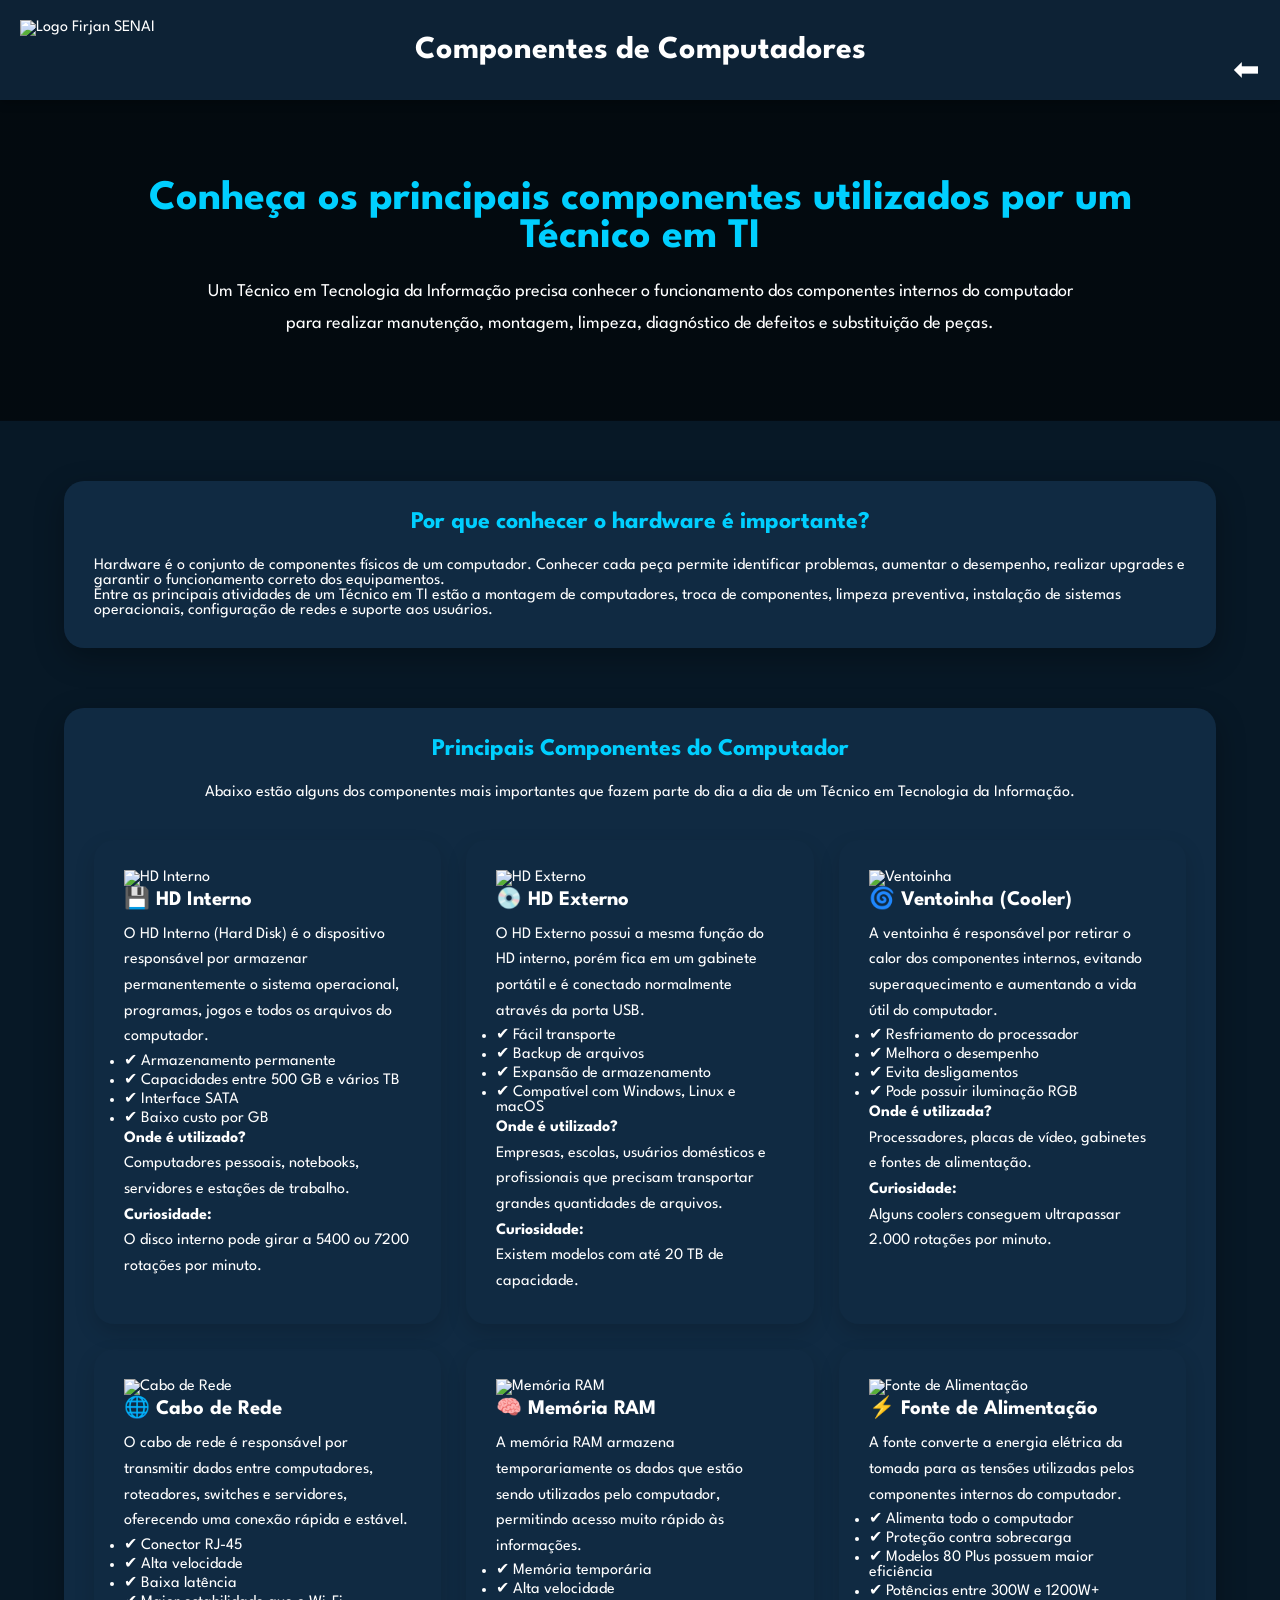
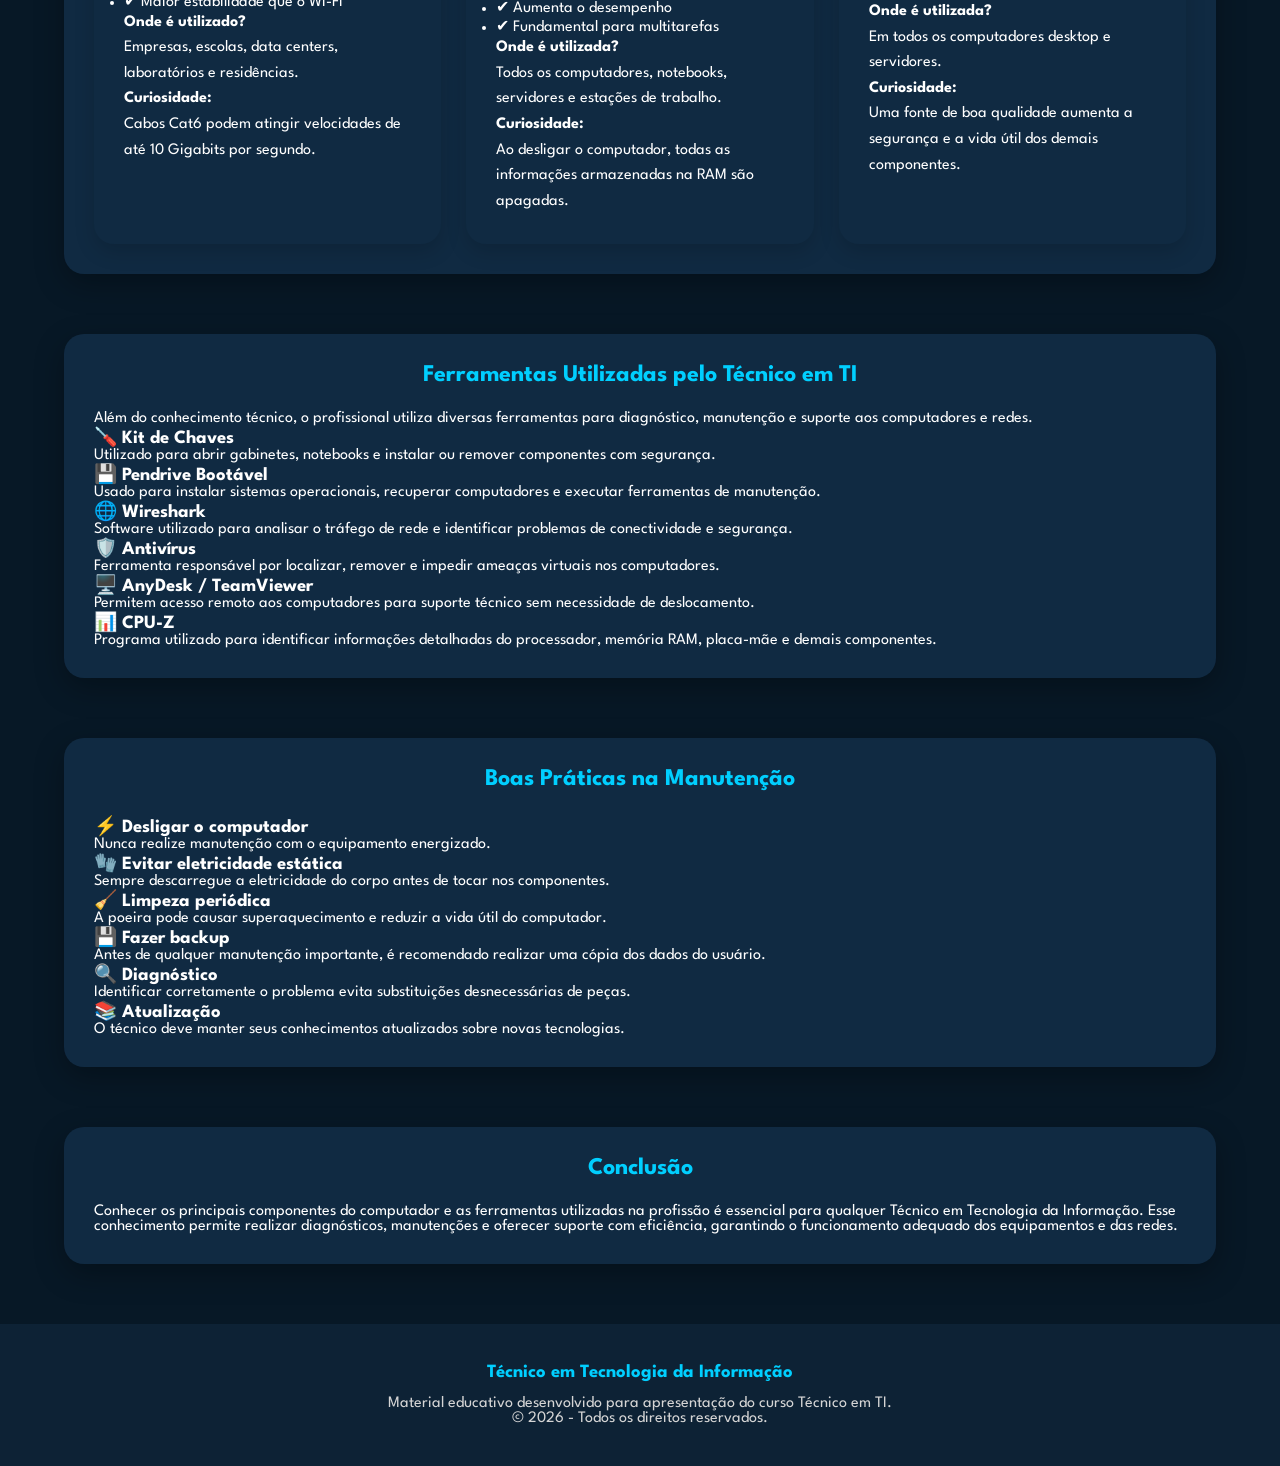
==== componentes.html @ a8f2d990 "Create componentes.html" ====
<!DOCTYPE html>
<html lang="pt-BR">

<head>

    <meta charset="UTF-8">
    <meta name="viewport" content="width=device-width, initial-scale=1.0">

    <title>Componentes de Computadores | Técnico em Tecnologia da Informação</title>

    <meta name="description"
        content="Conheça os principais componentes de um computador e as ferramentas utilizadas pelo Técnico em Tecnologia da Informação.">

    <meta name="robots" content="index,follow">

    <link rel="canonical"
        href="https://lucasg225.github.io/Tecnico-em-TI/componentes.html">

    <link rel="icon" type="image/png" href="logosite.png">

    <link rel="apple-touch-icon" href="logosite.png">

    <link rel="stylesheet" href="style.css">

    <link href="https://fonts.googleapis.com/css2?family=League+Spartan:wght@100;200;300;400;500;600;700;800;900&display=swap"
        rel="stylesheet">

</head>

<body>

<header>

    <img class="logo"
        src="https://www.firjan.com.br/custom/FIRJAN/Portal/images/branding/brd-inst-firjansenai.png"
        alt="Logo Firjan SENAI">

    <h1>Componentes de Computadores</h1>

    <div class="topo-direita">

        <button class="menu-btn" onclick="history.back()">
            ⬅
        </button>

    </div>

</header>

<!-- HERO -->

<section class="hero">

    <div class="hero-texto">

        <h2>Conheça os principais componentes utilizados por um Técnico em TI</h2>

        <p>

            Um Técnico em Tecnologia da Informação precisa conhecer o funcionamento
            dos componentes internos do computador para realizar manutenção,
            montagem, limpeza, diagnóstico de defeitos e substituição de peças.

        </p>

    </div>

</section>

<!-- INTRODUÇÃO -->

<section class="secao">

    <h2>Por que conhecer o hardware é importante?</h2>

    <p>

        Hardware é o conjunto de componentes físicos de um computador.
        Conhecer cada peça permite identificar problemas, aumentar o desempenho,
        realizar upgrades e garantir o funcionamento correto dos equipamentos.

    </p>

    <p>

        Entre as principais atividades de um Técnico em TI estão a montagem de
        computadores, troca de componentes, limpeza preventiva, instalação de
        sistemas operacionais, configuração de redes e suporte aos usuários.

    </p>

</section>

<!-- TÍTULO DOS COMPONENTES -->

<section class="secao">

    <h2>Principais Componentes do Computador</h2>

    <p style="text-align:center; margin-bottom:40px;">

        Abaixo estão alguns dos componentes mais importantes que fazem parte do
        dia a dia de um Técnico em Tecnologia da Informação.

    </p>

    <div class="cards-ti">
      <!-- ================= HD INTERNO ================= -->

<div class="card-ti">

    <img src="https://images.unsplash.com/photo-1591488320449-011701bb6704?w=900"
        alt="HD Interno" class="imagem-card">

    <h3>💾 HD Interno</h3>

    <p>

        O HD Interno (Hard Disk) é o dispositivo responsável por armazenar
        permanentemente o sistema operacional, programas, jogos e todos os
        arquivos do computador.

    </p>

    <ul>

        <li>✔ Armazenamento permanente</li>
        <li>✔ Capacidades entre 500 GB e vários TB</li>
        <li>✔ Interface SATA</li>
        <li>✔ Baixo custo por GB</li>

    </ul>

    <p>

        <strong>Onde é utilizado?</strong><br>

        Computadores pessoais, notebooks, servidores e estações de trabalho.

    </p>

    <p>

        <strong>Curiosidade:</strong><br>

        O disco interno pode girar a 5400 ou 7200 rotações por minuto.

    </p>

</div>

<!-- ================= HD EXTERNO ================= -->

<div class="card-ti">

    <img src="https://images.unsplash.com/photo-1614064641938-3bbee52942c7?w=900"
        alt="HD Externo" class="imagem-card">

    <h3>💿 HD Externo</h3>

    <p>

        O HD Externo possui a mesma função do HD interno, porém fica em um
        gabinete portátil e é conectado normalmente através da porta USB.

    </p>

    <ul>

        <li>✔ Fácil transporte</li>
        <li>✔ Backup de arquivos</li>
        <li>✔ Expansão de armazenamento</li>
        <li>✔ Compatível com Windows, Linux e macOS</li>

    </ul>

    <p>

        <strong>Onde é utilizado?</strong><br>

        Empresas, escolas, usuários domésticos e profissionais que precisam
        transportar grandes quantidades de arquivos.

    </p>

    <p>

        <strong>Curiosidade:</strong><br>

        Existem modelos com até 20 TB de capacidade.

    </p>

</div>

<!-- ================= VENTOINHA ================= -->

<div class="card-ti">

    <img src="https://images.unsplash.com/photo-1591799264318-7e6ef8ddb7ea?w=900"
        alt="Ventoinha" class="imagem-card">

    <h3>🌀 Ventoinha (Cooler)</h3>

    <p>

        A ventoinha é responsável por retirar o calor dos componentes internos,
        evitando superaquecimento e aumentando a vida útil do computador.

    </p>

    <ul>

        <li>✔ Resfriamento do processador</li>
        <li>✔ Melhora o desempenho</li>
        <li>✔ Evita desligamentos</li>
        <li>✔ Pode possuir iluminação RGB</li>

    </ul>

    <p>

        <strong>Onde é utilizada?</strong><br>

        Processadores, placas de vídeo, gabinetes e fontes de alimentação.

    </p>

    <p>

        <strong>Curiosidade:</strong><br>

        Alguns coolers conseguem ultrapassar 2.000 rotações por minuto.

    </p>

                                           </div>
  <!-- ================= CABO DE REDE ================= -->

<div class="card-ti">

    <img src="https://images.unsplash.com/photo-1558494949-ef010cbdcc31?w=900"
        alt="Cabo de Rede" class="imagem-card">

    <h3>🌐 Cabo de Rede</h3>

    <p>

        O cabo de rede é responsável por transmitir dados entre computadores,
        roteadores, switches e servidores, oferecendo uma conexão rápida e estável.

    </p>

    <ul>

        <li>✔ Conector RJ-45</li>
        <li>✔ Alta velocidade</li>
        <li>✔ Baixa latência</li>
        <li>✔ Maior estabilidade que o Wi-Fi</li>

    </ul>

    <p>

        <strong>Onde é utilizado?</strong><br>

        Empresas, escolas, data centers, laboratórios e residências.

    </p>

    <p>

        <strong>Curiosidade:</strong><br>

        Cabos Cat6 podem atingir velocidades de até 10 Gigabits por segundo.

    </p>

</div>

<!-- ================= MEMÓRIA RAM ================= -->

<div class="card-ti">

    <img src="https://images.unsplash.com/photo-1562976540-1502c2145186?w=900"
        alt="Memória RAM" class="imagem-card">

    <h3>🧠 Memória RAM</h3>

    <p>

        A memória RAM armazena temporariamente os dados que estão sendo utilizados
        pelo computador, permitindo acesso muito rápido às informações.

    </p>

    <ul>

        <li>✔ Memória temporária</li>
        <li>✔ Alta velocidade</li>
        <li>✔ Aumenta o desempenho</li>
        <li>✔ Fundamental para multitarefas</li>

    </ul>

    <p>

        <strong>Onde é utilizada?</strong><br>

        Todos os computadores, notebooks, servidores e estações de trabalho.

    </p>

    <p>

        <strong>Curiosidade:</strong><br>

        Ao desligar o computador, todas as informações armazenadas na RAM são apagadas.

    </p>

</div>

<!-- ================= FONTE ================= -->

<div class="card-ti">

    <img src="https://images.unsplash.com/photo-1518770660439-4636190af475?w=900"
        alt="Fonte de Alimentação" class="imagem-card">

    <h3>⚡ Fonte de Alimentação</h3>

    <p>

        A fonte converte a energia elétrica da tomada para as tensões utilizadas
        pelos componentes internos do computador.

    </p>

    <ul>

        <li>✔ Alimenta todo o computador</li>
        <li>✔ Proteção contra sobrecarga</li>
        <li>✔ Modelos 80 Plus possuem maior eficiência</li>
        <li>✔ Potências entre 300W e 1200W+</li>

    </ul>

    <p>

        <strong>Onde é utilizada?</strong><br>

        Em todos os computadores desktop e servidores.

    </p>

    <p>

        <strong>Curiosidade:</strong><br>

        Uma fonte de boa qualidade aumenta a segurança e a vida útil dos demais componentes.

    </p>

</div>

</div>

</section>
<!-- FERRAMENTAS UTILIZADAS -->

<section class="secao">

<h2>Ferramentas Utilizadas pelo Técnico em TI</h2>

<p class="texto-centro">
Além do conhecimento técnico, o profissional utiliza diversas ferramentas para
diagnóstico, manutenção e suporte aos computadores e redes.
</p>

<div class="cards-grid">

<div class="card-info">
<h3>🪛 Kit de Chaves</h3>
<p>
Utilizado para abrir gabinetes, notebooks e instalar ou remover componentes
com segurança.
</p>
</div>

<div class="card-info">
<h3>💾 Pendrive Bootável</h3>
<p>
Usado para instalar sistemas operacionais, recuperar computadores e executar
ferramentas de manutenção.
</p>
</div>

<div class="card-info">
<h3>🌐 Wireshark</h3>
<p>
Software utilizado para analisar o tráfego de rede e identificar problemas de
conectividade e segurança.
</p>
</div>

<div class="card-info">
<h3>🛡️ Antivírus</h3>
<p>
Ferramenta responsável por localizar, remover e impedir ameaças virtuais nos
computadores.
</p>
</div>

<div class="card-info">
<h3>🖥️ AnyDesk / TeamViewer</h3>
<p>
Permitem acesso remoto aos computadores para suporte técnico sem necessidade
de deslocamento.
</p>
</div>

<div class="card-info">
<h3>📊 CPU-Z</h3>
<p>
Programa utilizado para identificar informações detalhadas do processador,
memória RAM, placa-mãe e demais componentes.
</p>
</div>

</div>

</section>

<!-- BOAS PRÁTICAS -->

<section class="secao">

<h2>Boas Práticas na Manutenção</h2>

<div class="cards-grid">

<div class="card-info">
<h3>⚡ Desligar o computador</h3>
<p>
Nunca realize manutenção com o equipamento energizado.
</p>
</div>

<div class="card-info">
<h3>🧤 Evitar eletricidade estática</h3>
<p>
Sempre descarregue a eletricidade do corpo antes de tocar nos componentes.
</p>
</div>

<div class="card-info">
<h3>🧹 Limpeza periódica</h3>
<p>
A poeira pode causar superaquecimento e reduzir a vida útil do computador.
</p>
</div>

<div class="card-info">
<h3>💾 Fazer backup</h3>
<p>
Antes de qualquer manutenção importante, é recomendado realizar uma cópia dos
dados do usuário.
</p>
</div>

<div class="card-info">
<h3>🔍 Diagnóstico</h3>
<p>
Identificar corretamente o problema evita substituições desnecessárias de peças.
</p>
</div>

<div class="card-info">
<h3>📚 Atualização</h3>
<p>
O técnico deve manter seus conhecimentos atualizados sobre novas tecnologias.
</p>
</div>

</div>

</section>

<!-- CONCLUSÃO -->

<section class="secao">

<h2>Conclusão</h2>

<p>
Conhecer os principais componentes do computador e as ferramentas utilizadas
na profissão é essencial para qualquer Técnico em Tecnologia da Informação.
Esse conhecimento permite realizar diagnósticos, manutenções e oferecer suporte
com eficiência, garantindo o funcionamento adequado dos equipamentos e das redes.
</p>

</section>

<footer>

<h3>Técnico em Tecnologia da Informação</h3>

<p>
Material educativo desenvolvido para apresentação do curso Técnico em TI.
</p>

<p>
© 2026 - Todos os direitos reservados.
</p>

</footer>

<script src="back.js"></script>

</body>
  </html>
---- style.css ----
*{
    margin:0;
    padding:0;
    box-sizing:border-box;
    font-family: 'League Spartan', sans-serif;
}

body{
    background:#071826;
    color:white;
    font-family: 'League Spartan', sans-serif;
}

/* CABEÇALHO */

header{
    height:100px;
    background:#0d2235;
    display:flex;
    align-items:center;
    justify-content:center;
    position:sticky;
    top:0;
    z-index:1000;
    box-shadow:0 2px 10px rgba(0,0,0,0.3);
}

/* LOGO RETANGULAR */
.logo{
    position:absolute;
    left:20px;
    width:140px;
    height:60px;
    object-fit:contain;
    background:transparent;
}

header h1{
    font-size:32px;
    color:white;
    font-family: 'League Spartan', sans-serif;
}

.menu-btn{
    position:absolute;
    right:20px;
    background:none;
    border:none;
    color:white;
    font-size:32px;
    cursor:pointer;
}

/* MENU */

.menu{
    position:fixed;
    top:0;
    right:-350px;
    width:350px;
    height:100%;
    background:#102a42;
    padding:30px;
    transition:0.4s;
    z-index:9999;
    overflow-y:auto;
    box-shadow:-5px 0 20px rgba(0,0,0,0.5);
}

.fechar-menu{
    background:none;
    border:none;
    color:white;
    font-size:28px;
    cursor:pointer;
    float:right;
}

.menu h2{
    margin-top:25px;
    margin-bottom:15px;
    color:#00cfff;
    font-family: 'League Spartan', sans-serif;
}

.menu hr{
    margin:25px 0;
    border:none;
    height:1px;
    background:rgba(255,255,255,0.2);
}

.config-item{
    display:flex;
    flex-direction:column;
    gap:10px;
}

.config-item label{
    color:white;
    font-family: 'League Spartan', sans-serif;
}

.config-item select{
    padding:10px;
    border:none;
    border-radius:10px;
    font-family: 'League Spartan', sans-serif;
}

.integrantes p{
    padding:8px 0;
    border-bottom:1px solid rgba(255,255,255,0.1);
    font-family: 'League Spartan', sans-serif;
}

/* HERO COM FUNDO (ALTERADO) */

.hero{
    padding:80px 10%;
    text-align:center;

    background:
        linear-gradient(rgba(0,0,0,0.6), rgba(0,0,0,0.6)),
        url("https://i.pinimg.com/1200x/72/e7/c4/72e7c45fe83fec3e1bcb4b82f4fd118e.jpg");

    background-size:cover;
    background-position:center;
    background-repeat:no-repeat;
}

.hero h2{
    font-size:42px;
    margin-bottom:20px;
    color:#00cfff;
    font-family: 'League Spartan', sans-serif;
}

.hero p{
    max-width:900px;
    margin:auto;
    font-size:18px;
    line-height:1.8;
    font-family: 'League Spartan', sans-serif;
}

/* BANNER */

.banner{
    padding:40px;
    text-align:center;
}

.banner img{
    width:85%;
    max-width:1000px;
    border-radius:20px;
    display:block;
    margin:auto;
    box-shadow:0 10px 30px rgba(0,0,0,0.3);
}

/* SEÇÕES */

.secao{
    width:90%;
    max-width:1200px;
    margin:60px auto;
    padding:30px;
    background:#102a42;
    border-radius:20px;
    box-shadow:0 10px 30px rgba(0,0,0,0.3);
}

.secao h2{
    text-align:center;
    color:#00cfff;
    margin-bottom:25px;
    font-family: 'League Spartan', sans-serif;
}

/* GRÁFICOS CANVA */

.grafico-canva{
    width:100%;
    max-width:1100px;
    margin:auto;
}

.grafico-canva iframe{
    width:100%;
    height:700px;
    border:none;
    border-radius:20px;
    display:block;
    background:white;
}

/* RODAPÉ */

footer{
    background:#0d2235;
    text-align:center;
    padding:40px 20px;
    margin-top:60px;
}

footer h3{
    color:#00cfff;
    margin-bottom:15px;
    font-family: 'League Spartan', sans-serif;
}

footer p{
    color:#d5d5d5;
    font-family: 'League Spartan', sans-serif;
}

/* RESPONSIVO */

@media(max-width:768px){

    header h1{
        font-size:22px;
    }

    .logo{
        width:100px;
        height:45px;
        left:10px;
    }

    .menu{
        width:280px;
    }

    .hero h2{
        font-size:30px;
    }

    .hero p{
        font-size:16px;
    }

    .grafico-canva iframe{
        height:500px;
    }
}
.secao{
    position:relative;
}

/* botão no canto do card */
.btn-areas-canto{
    position:absolute;
    top:20px;
    right:20px;

    width:45px;
    height:45px;

    background:#00cfff;
    border:none;
    border-radius:50%;

    cursor:pointer;
    font-size:18px;

    display:flex;
    align-items:center;
    justify-content:center;

    transition:0.3s;
}

.btn-areas-canto:hover{
    background:#00a6d6;
    transform:scale(1.1);
}

/* container do título + botão */
.titulo-area{
    display:flex;
    justify-content:center;
    align-items:center;
    gap:15px;
    position:relative;
}

/* botão no canto */
.btn-areas-canto{
    background:#5ce1e6;
    border:none;
    color:#071826;
    width:40px;
    height:40px;
    border-radius:50%;
    font-weight:bold;
    cursor:pointer;
    transition:0.3s;
}

.btn-areas-canto:hover{
    transform:scale(1.1);
}

/* POPUP */
.popup-overlay{
    position:fixed;
    top:0;
    left:0;
    width:100%;
    height:100%;
    background:rgba(0,0,0,0.7);
    display:none;
    justify-content:center;
    align-items:center;
    z-index:99999;
}

/* caixa */
.popup-box{
    background:#102a42;
    width:90%;
    max-width:800px;
    max-height:80vh;
    border-radius:20px;
    padding:25px;
    position:relative;
    color:white;
}

/* scroll interno */
.popup-scroll{
    max-height:65vh;
    overflow-y:auto;
    padding-right:10px;
}

.popup-box h2{
    color:#5ce1e6;
    margin-bottom:15px;
}

.popup-box h3{
    color:#5ce1e6;
    margin-top:15px;
}

.fechar-popup{
    position:absolute;
    top:15px;
    right:20px;
    font-size:22px;
    cursor:pointer;
}

.menu-links{
    display:flex;
    flex-direction:column;
    gap:12px;
}

.menu-link-btn{
    display:block;
    width:100%;

    padding:12px;

    background:#00cfff;
    color:#071826;

    text-decoration:none;
    text-align:center;

    border:none;
    border-radius:10px;

    font-weight:bold;
    font-size:16px;

    cursor:pointer;

    transition:0.3s;
}

.menu-link-btn:hover{
    background:#5ce1e6;
    transform:translateY(-2px);
}

/* CAIXAS DAS ÁREAS */

.caixas-ti{
    display:flex;
    justify-content:center;
    gap:25px;
    flex-wrap:wrap;
    margin-top:30px;
}

.caixa-ti{
    width:350px;
    min-height:450px;

    background:#0d2235;

    border-radius:20px;

    padding:25px;

    text-align:center;

    transition:0.4s;

    box-shadow:0 10px 25px rgba(0,0,0,0.3);
}

.caixa-ti:hover{
    transform:translateY(-8px);
    box-shadow:0 15px 35px rgba(0,207,255,0.25);
}

.caixa-ti img{
    width:120px;
    height:120px;
    object-fit:contain;

    background:white;

    border-radius:20px;

    padding:10px;

    margin-bottom:20px;
}

.caixa-ti h3{
    color:#00cfff;
    margin-bottom:15px;
    font-size:26px;
}

.caixa-ti p{
    line-height:1.7;
    color:#d5d5d5;
    font-size:17px;
}

/* CAIXA IMAGEM + TEXTO */

.destaque-ti{
    background:#102a42;
}

.destaque-conteudo{
    display:flex;
    align-items:center;
    gap:35px;
}

.destaque-conteudo img{
    width:350px;
    height:250px;
    object-fit:cover;
    border-radius:20px;
    box-shadow:0 8px 25px rgba(0,0,0,0.3);
}

.destaque-texto{
    flex:1;
}

.destaque-texto h2{
    color:#00cfff;
    margin-bottom:20px;
    text-align:left;
}

.destaque-texto p{
    line-height:1.8;
    font-size:18px;
    color:#d5d5d5;
    text-align:justify;
}

/* RESPONSIVO */

@media(max-width:768px){

    .destaque-conteudo{
        flex-direction:column;
    }

    .destaque-conteudo img{
        width:100%;
        height:auto;
    }

    .destaque-texto h2{
        text-align:center;
    }
}
/* CARDS DE ÁREAS */

.cards-ti{
    display:grid;
    grid-template-columns:repeat(auto-fit,minmax(260px,1fr));
    gap:25px;
    margin-top:35px;
}

.card-ti{
    border-radius:20px;
    padding:30px;
    color:white;
    transition:0.3s;
    box-shadow:0 8px 20px rgba(0,0,0,.15);
    cursor:default;
}

.card-ti:hover{
    transform:translateY(-8px);
}

.card-ti span{
    font-size:40px;
    display:block;
    margin-bottom:15px;
}

.card-ti h3{
    margin-bottom:12px;
    font-size:1.3rem;
}

.card-ti p{
    line-height:1.6;
}

/* CORES */

.desenvolvimento{
    background:linear-gradient(135deg,#2563eb,#1e40af);
}

.seguranca{
    background:linear-gradient(135deg,#dc2626,#991b1b);
}

.ia{
    background:linear-gradient(135deg,#7c3aed,#5b21b6);
}

.cloud{
    background:linear-gradient(135deg,#06b6d4,#0e7490);
}

.redes{
    background:linear-gradient(135deg,#059669,#065f46);
}

.suporte{
    background:linear-gradient(135deg,#f59e0b,#b45309);
}
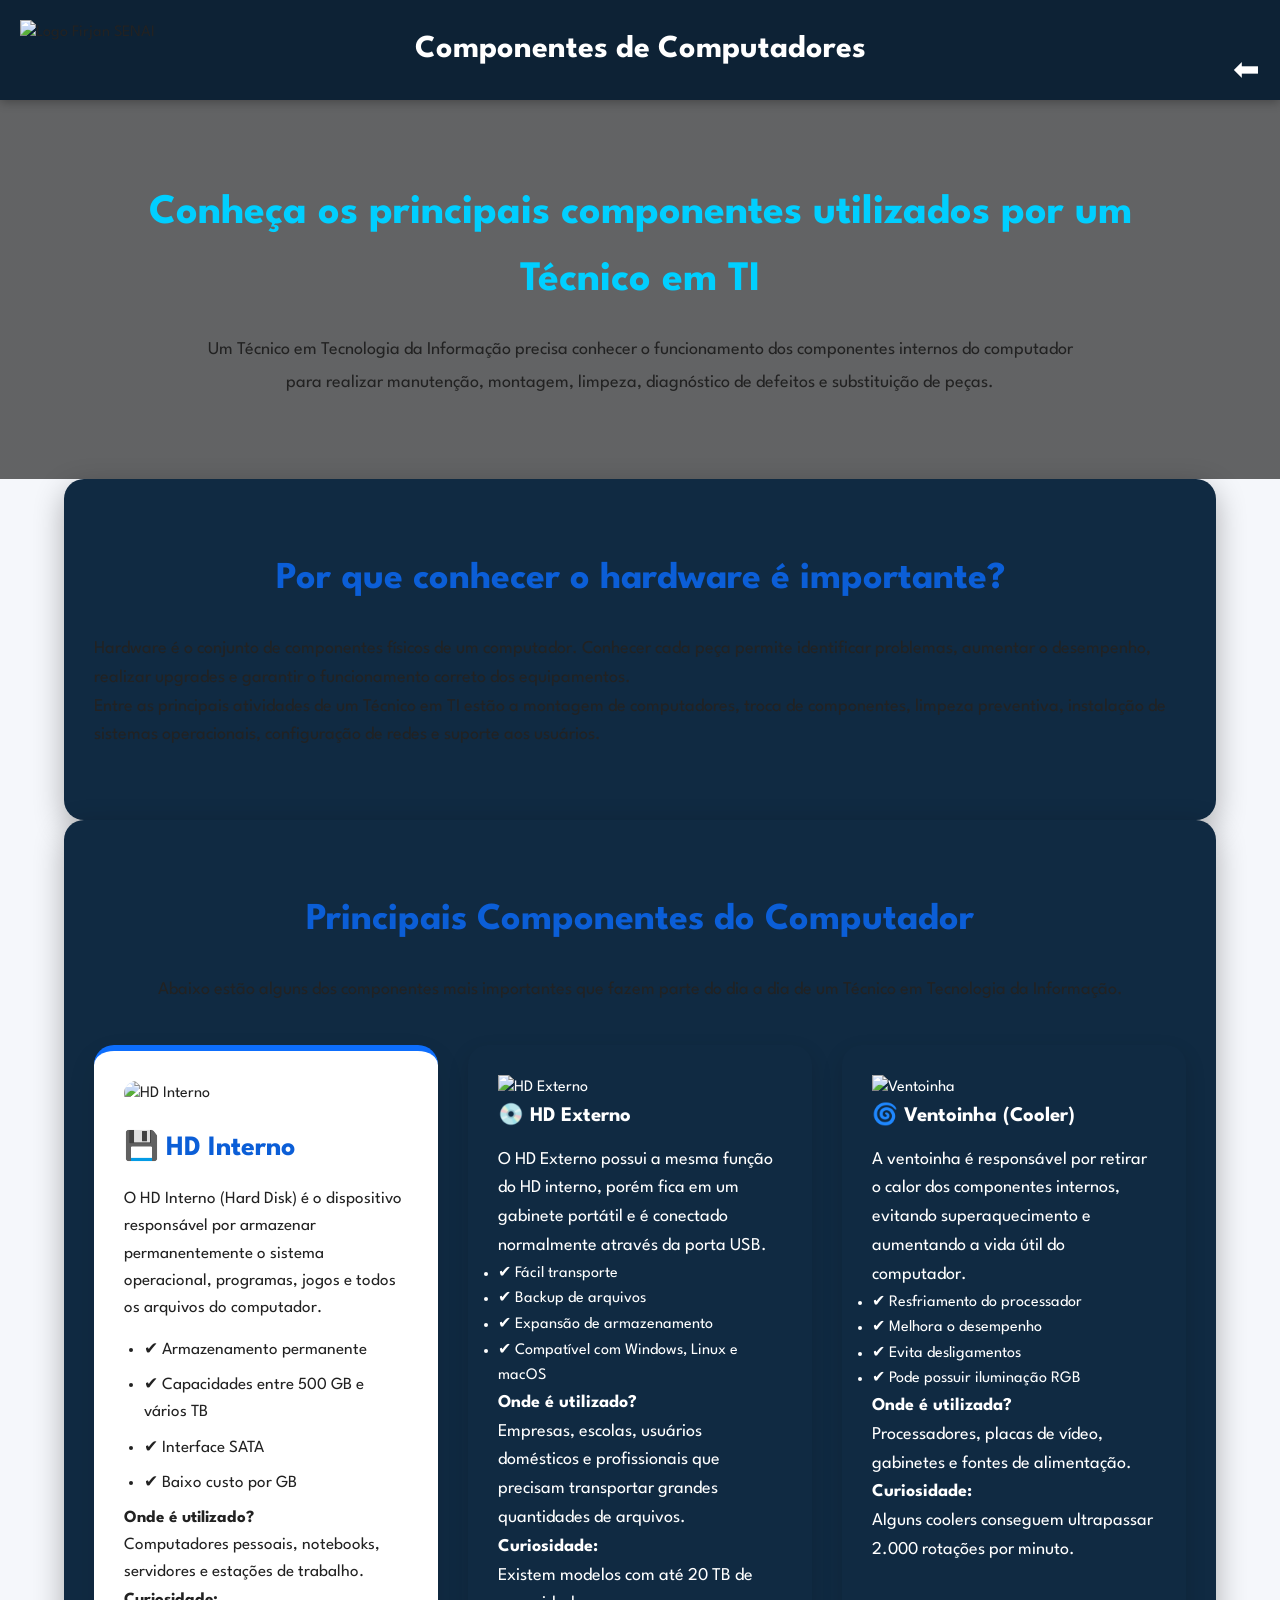
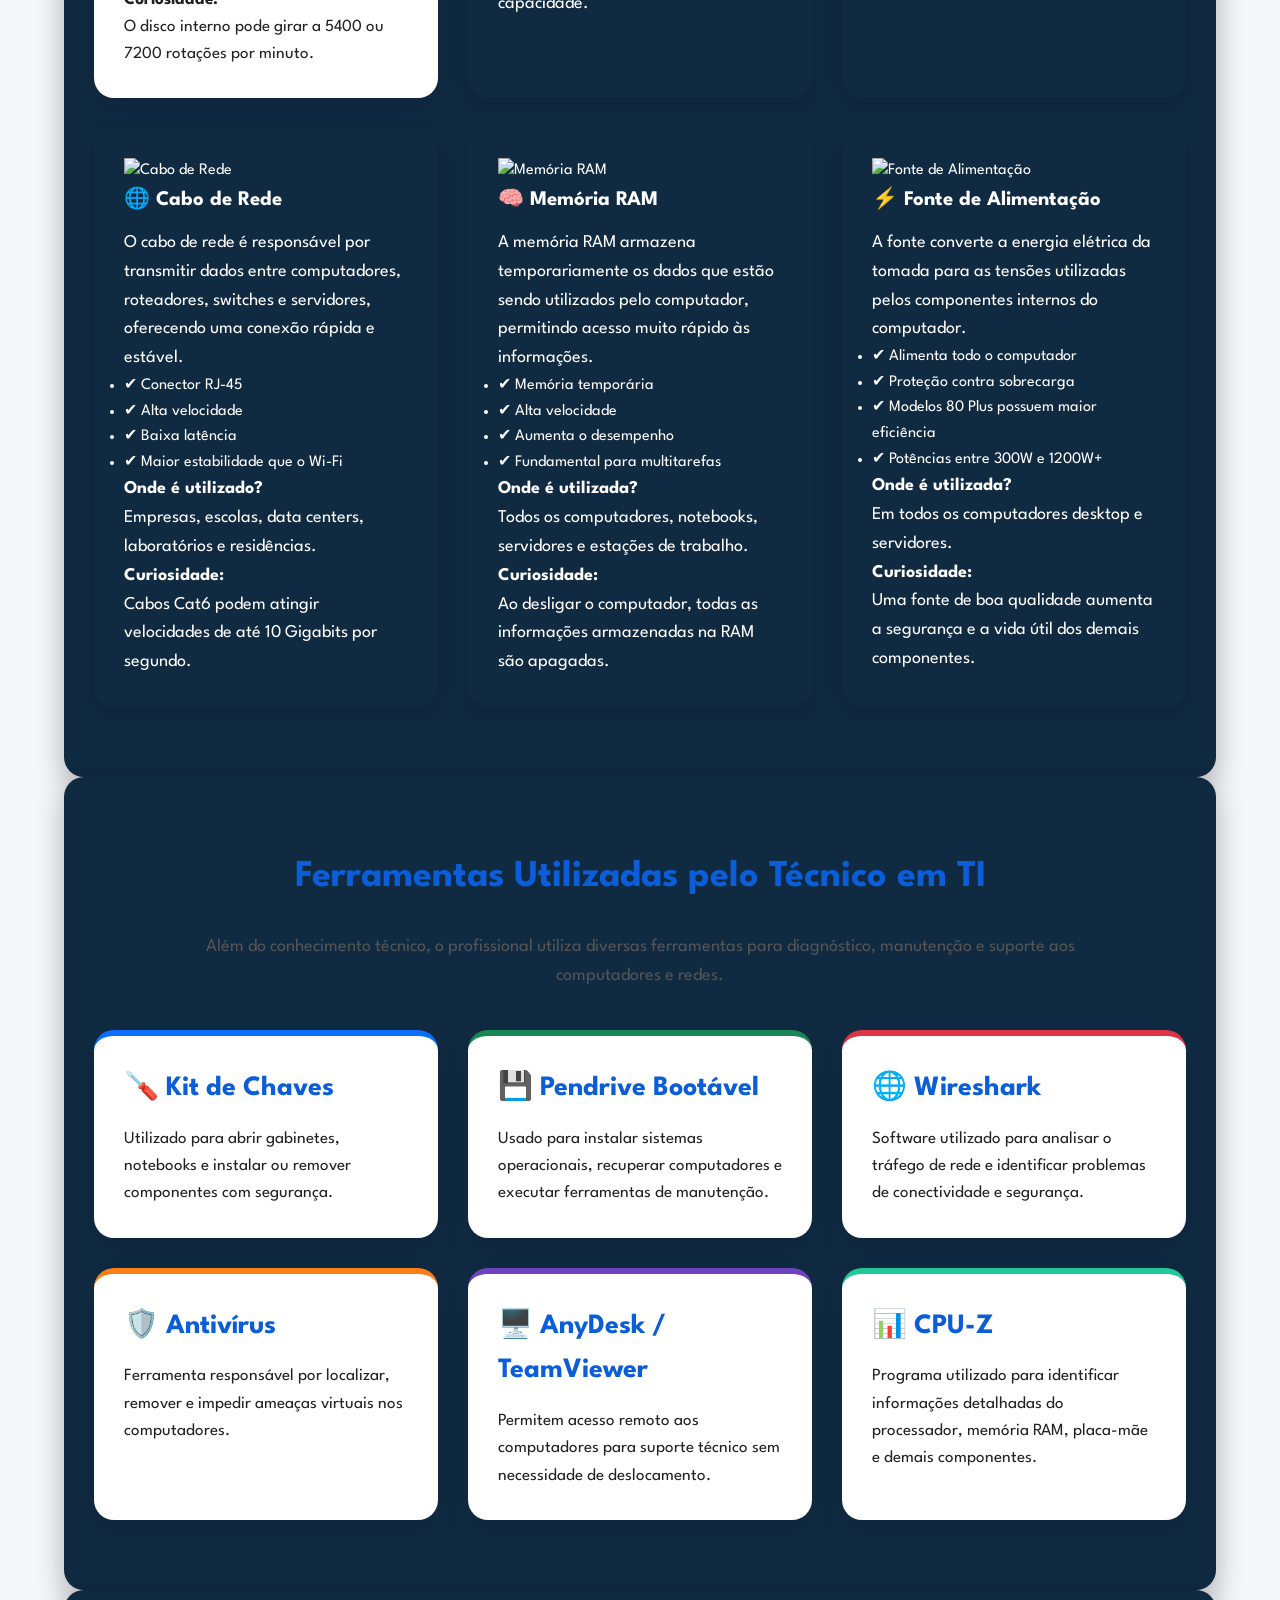
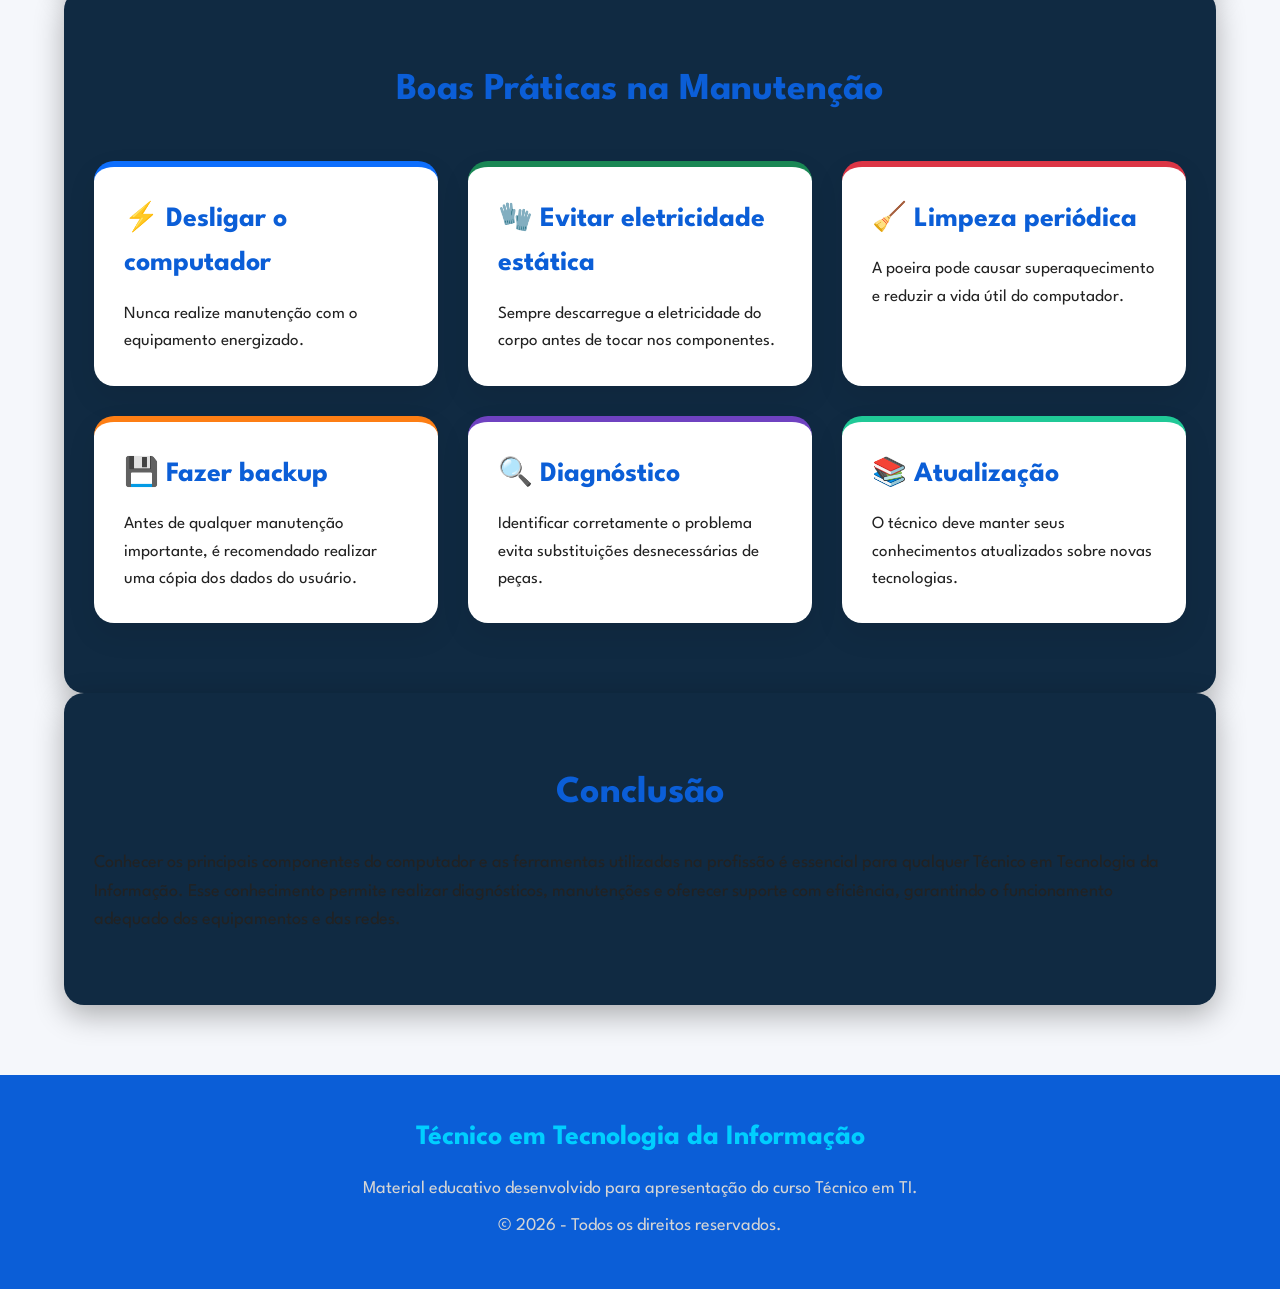
==== commit 8b860047: "Update componentes.html" ====
--- a/componentes.html
+++ b/componentes.html
@@ -21,6 +21,7 @@
     <link rel="apple-touch-icon" href="logosite.png">
 
     <link rel="stylesheet" href="style.css">
+    <link rel="stylesheet" href="componentes.css">
 
     <link href="https://fonts.googleapis.com/css2?family=League+Spartan:wght@100;200;300;400;500;600;700;800;900&display=swap"
         rel="stylesheet">
@@ -104,10 +105,10 @@
 
     </p>
 
-    <div class="cards-ti">
+    <div class="cards-grid">
       <!-- ================= HD INTERNO ================= -->
 
-<div class="card-ti">
+<div class="card-info">
 
     <img src="https://images.unsplash.com/photo-1591488320449-011701bb6704?w=900"
         alt="HD Interno" class="imagem-card">
--- a/componentes.css
+++ b/componentes.css
@@ -0,0 +1,357 @@
+/* ========================= */
+/* ESTILO GERAL */
+/* ========================= */
+
+body{
+    margin:0;
+    font-family:'League Spartan',sans-serif;
+    background:#f5f7fb;
+    color:#222;
+    line-height:1.6;
+}
+
+.secao{
+    max-width:1200px;
+    margin:auto;
+    padding:70px 30px;
+}
+
+.secao h2{
+    text-align:center;
+    font-size:38px;
+    color:#0b5ed7;
+    margin-bottom:25px;
+}
+
+.secao p{
+    font-size:18px;
+}
+
+/* ========================= */
+/* BANNER */
+/* ========================= */
+
+.banner img{
+    width:100%;
+    height:450px;
+    object-fit:cover;
+    display:block;
+}
+
+/* ========================= */
+/* INTRO */
+/* ========================= */
+
+.intro{
+    text-align:center;
+    max-width:900px;
+    margin:auto;
+    font-size:20px;
+}
+
+/* ========================= */
+/* GRID DOS COMPONENTES */
+/* ========================= */
+
+.cards-grid{
+
+    display:grid;
+
+    grid-template-columns:repeat(auto-fit,minmax(320px,1fr));
+
+    gap:30px;
+
+    margin-top:40px;
+
+}
+
+/* ========================= */
+/* CARD */
+/* ========================= */
+
+.card-info{
+
+    background:white;
+
+    border-radius:20px;
+
+    padding:30px;
+
+    box-shadow:0 12px 30px rgba(0,0,0,.08);
+
+    transition:.35s;
+
+}
+
+.card-info:hover{
+
+    transform:translateY(-10px);
+
+    box-shadow:0 20px 40px rgba(0,0,0,.15);
+
+}
+
+.card-info img{
+
+    width:100%;
+
+    height:220px;
+
+    object-fit:cover;
+
+    border-radius:15px;
+
+    margin-bottom:20px;
+
+}
+
+.card-info h3{
+
+    color:#0b5ed7;
+
+    font-size:28px;
+
+    margin-bottom:15px;
+
+}
+
+.card-info p{
+
+    font-size:17px;
+
+}
+/* ========================= */
+/* CORES DOS CARTÕES */
+/* ========================= */
+
+.card-info:nth-child(1){
+    border-top:6px solid #0d6efd;
+}
+
+.card-info:nth-child(2){
+    border-top:6px solid #198754;
+}
+
+.card-info:nth-child(3){
+    border-top:6px solid #dc3545;
+}
+
+.card-info:nth-child(4){
+    border-top:6px solid #fd7e14;
+}
+
+.card-info:nth-child(5){
+    border-top:6px solid #6f42c1;
+}
+
+.card-info:nth-child(6){
+    border-top:6px solid #20c997;
+}
+
+/* ========================= */
+/* LISTAS */
+/* ========================= */
+
+.card-info ul{
+
+    margin-top:15px;
+
+    padding-left:20px;
+
+}
+
+.card-info li{
+
+    margin-bottom:8px;
+
+    font-size:17px;
+
+}
+
+/* ========================= */
+/* TEXTO CENTRAL */
+/* ========================= */
+
+.texto-centro{
+
+    text-align:center;
+
+    max-width:900px;
+
+    margin:0 auto 40px;
+
+    font-size:20px;
+
+    color:#555;
+
+}
+
+/* ========================= */
+/* BOTÕES */
+/* ========================= */
+
+.botao{
+
+    display:inline-block;
+
+    margin-top:20px;
+
+    padding:14px 28px;
+
+    background:#0b5ed7;
+
+    color:white;
+
+    border-radius:12px;
+
+    text-decoration:none;
+
+    font-weight:bold;
+
+    transition:.3s;
+
+}
+
+.botao:hover{
+
+    background:#084298;
+
+    transform:translateY(-3px);
+
+}
+
+/* ========================= */
+/* ANIMAÇÃO */
+/* ========================= */
+
+.card-info{
+
+    animation:aparecer .8s ease;
+
+}
+
+@keyframes aparecer{
+
+    from{
+
+        opacity:0;
+
+        transform:translateY(40px);
+
+    }
+
+    to{
+
+        opacity:1;
+
+        transform:translateY(0);
+
+    }
+
+}
+
+/* ========================= */
+/* RODAPÉ */
+/* ========================= */
+
+footer{
+
+    background:#0b5ed7;
+
+    color:white;
+
+    text-align:center;
+
+    padding:40px 20px;
+
+    margin-top:70px;
+
+}
+
+footer h3{
+
+    margin-bottom:15px;
+
+    font-size:28px;
+
+}
+
+footer p{
+
+    font-size:18px;
+
+    margin:8px 0;
+
+}
+
+/* ========================= */
+/* RESPONSIVIDADE */
+/* ========================= */
+
+@media(max-width:900px){
+
+.cards-grid{
+
+grid-template-columns:1fr;
+
+}
+
+.banner img{
+
+height:250px;
+
+}
+
+.secao{
+
+padding:50px 20px;
+
+}
+
+.secao h2{
+
+font-size:30px;
+
+}
+
+.card-info h3{
+
+font-size:24px;
+
+}
+
+}
+
+@media(max-width:600px){
+
+.secao h2{
+
+font-size:26px;
+
+}
+
+.card-info{
+
+padding:20px;
+
+}
+
+.card-info img{
+
+height:180px;
+
+}
+
+.texto-centro{
+
+font-size:18px;
+
+}
+
+footer h3{
+
+font-size:24px;
+
+}
+
+}
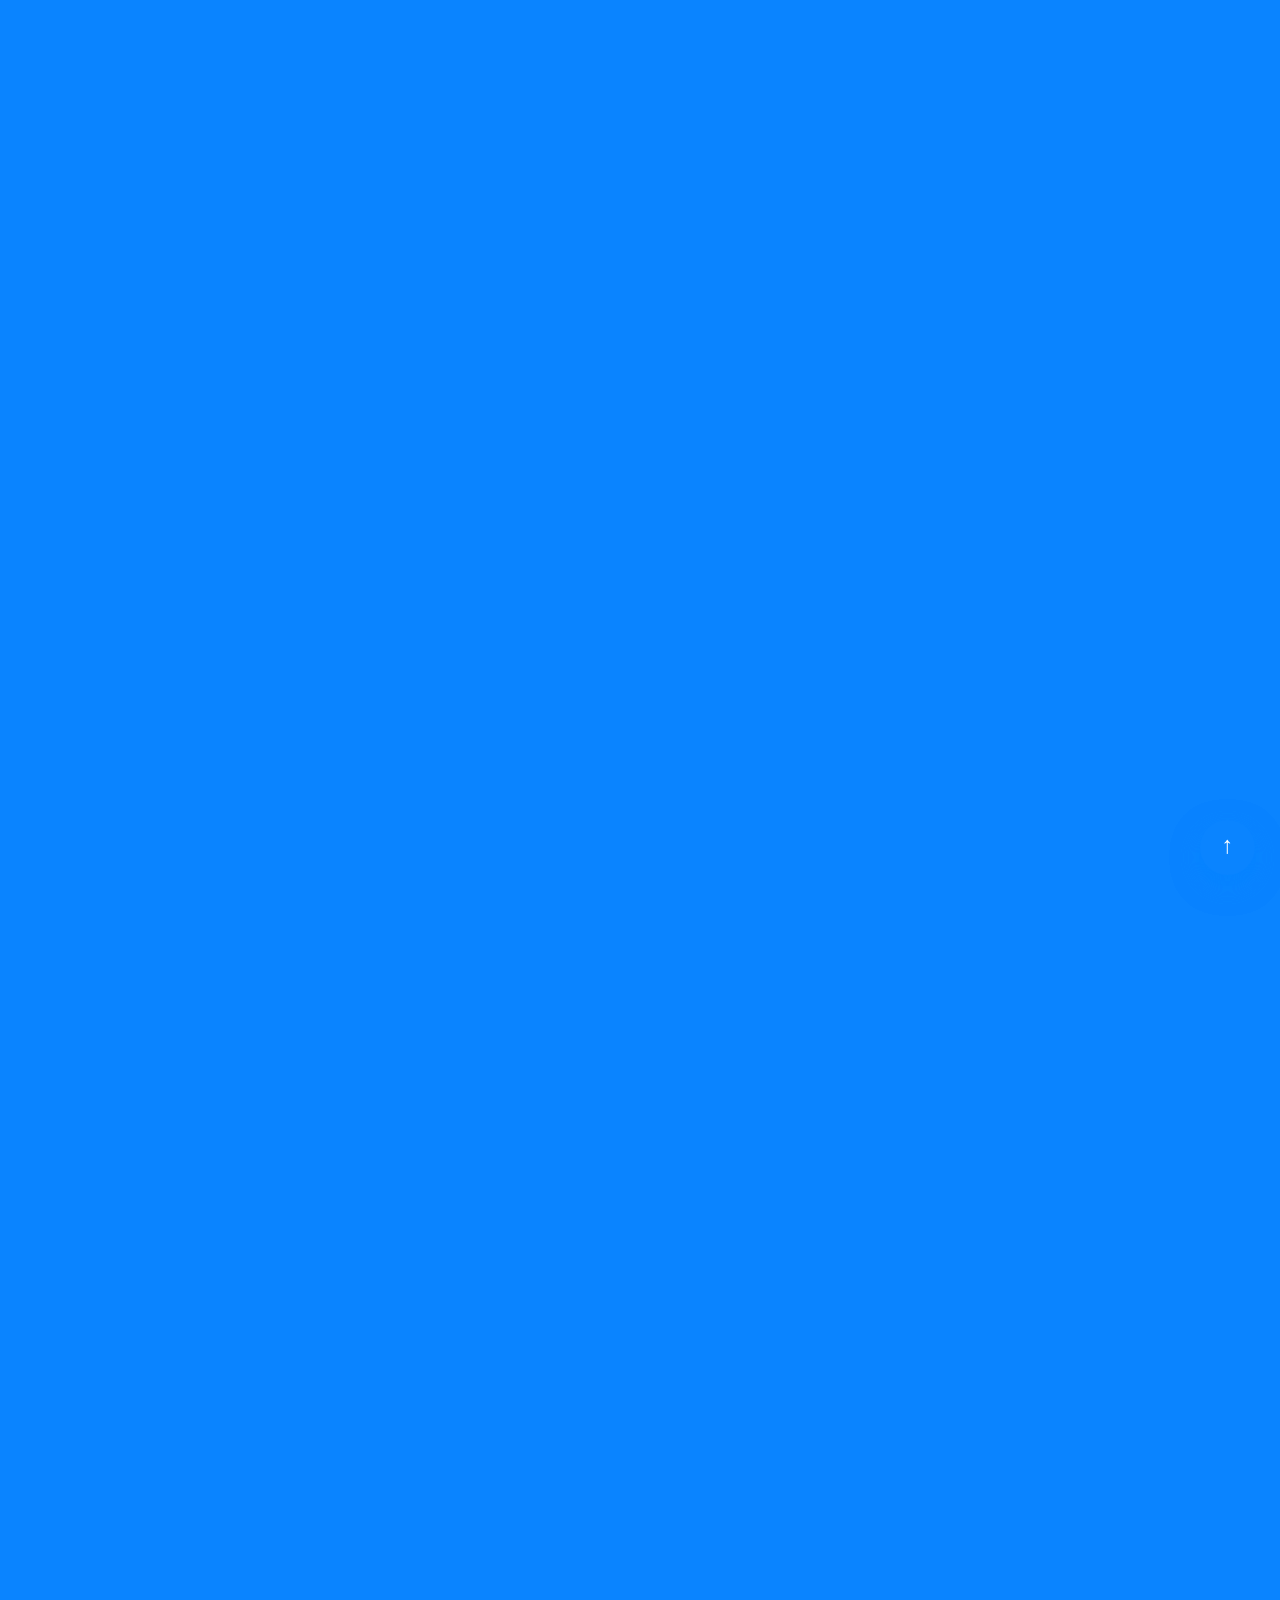
==== commit cdbe322e: "Update componentes.html" ====
--- a/componentes.html
+++ b/componentes.html
@@ -3,521 +3,1073 @@
 
 <head>
 
-    <meta charset="UTF-8">
-    <meta name="viewport" content="width=device-width, initial-scale=1.0">
-
-    <title>Componentes de Computadores | Técnico em Tecnologia da Informação</title>
-
-    <meta name="description"
-        content="Conheça os principais componentes de um computador e as ferramentas utilizadas pelo Técnico em Tecnologia da Informação.">
-
-    <meta name="robots" content="index,follow">
-
-    <link rel="canonical"
-        href="https://lucasg225.github.io/Tecnico-em-TI/componentes.html">
-
-    <link rel="icon" type="image/png" href="logosite.png">
-
-    <link rel="apple-touch-icon" href="logosite.png">
-
-    <link rel="stylesheet" href="style.css">
-    <link rel="stylesheet" href="componentes.css">
-
-    <link href="https://fonts.googleapis.com/css2?family=League+Spartan:wght@100;200;300;400;500;600;700;800;900&display=swap"
-        rel="stylesheet">
+<meta charset="UTF-8">
+<meta name="viewport" content="width=device-width, initial-scale=1.0">
+
+<title>Componentes de Computadores | Técnico em Tecnologia da Informação</title>
+
+<meta name="description"
+content="Conheça os principais componentes do computador e as ferramentas utilizadas pelo Técnico em Tecnologia da Informação.">
+
+<meta name="robots" content="index,follow">
+
+<link rel="canonical"
+href="https://lucasg225.github.io/Tecnico-em-TI/componentes.html">
+
+<link rel="icon" href="logosite.png">
+
+<link rel="stylesheet" href="style.css">
+<link rel="stylesheet" href="componentes.css">
+
+<link href="https://fonts.googleapis.com/css2?family=League+Spartan:wght@100;200;300;400;500;600;700;800;900&display=swap"
+rel="stylesheet">
 
 </head>
 
-<body>
+<body id="topo">
+
+<!-- ================= HEADER ================= -->
 
 <header>
 
-    <img class="logo"
-        src="https://www.firjan.com.br/custom/FIRJAN/Portal/images/branding/brd-inst-firjansenai.png"
-        alt="Logo Firjan SENAI">
-
-    <h1>Componentes de Computadores</h1>
-
-    <div class="topo-direita">
-
-        <button class="menu-btn" onclick="history.back()">
-            ⬅
-        </button>
-
-    </div>
+<img class="logo"
+src="https://www.firjan.com.br/custom/FIRJAN/Portal/images/branding/brd-inst-firjansenai.png"
+alt="Logo Firjan SENAI">
+
+<div class="titulo-site">
+<h1>Componentes de Computadores</h1>
+</div>
+
+<div class="topo-direita">
+
+<button class="menu-btn"
+onclick="location.href='index.html'">
+🏠
+</button>
+
+</div>
 
 </header>
 
-<!-- HERO -->
-
-<section class="hero">
-
-    <div class="hero-texto">
-
-        <h2>Conheça os principais componentes utilizados por um Técnico em TI</h2>
+<!-- ================= HERO ================= -->
+
+<section class="hero-componentes">
+
+<div class="hero-overlay"></div>
+
+<div class="hero-conteudo">
+
+<h1>Conheça o Hardware de um Computador</h1>
+
+<p>
+
+Aprenda como funcionam os principais componentes utilizados por um
+Técnico em Tecnologia da Informação, desde armazenamento até redes,
+além das ferramentas usadas na manutenção dos computadores.
+
+</p>
+
+<div class="hero-botoes">
+
+<a href="#componentes">
+🖥 Componentes
+</a>
+
+<a href="#ferramentas">
+🛠 Ferramentas
+</a>
+
+<a href="#comparacao">
+⚖ Comparação
+</a>
+
+<a href="#curiosidades">
+💡 Curiosidades
+</a>
+
+</div>
+
+</div>
+
+</section>
+
+<!-- ================= INTRO ================= -->
+
+<section class="secao">
+
+<h2>Por que conhecer o Hardware?</h2>
+
+<p>
+
+O hardware representa toda a parte física de um computador.
+Conhecer cada componente permite identificar defeitos,
+realizar upgrades, melhorar o desempenho e aumentar a vida útil
+dos equipamentos.
+
+</p>
+
+<p>
+
+Durante o curso Técnico em Tecnologia da Informação, o aluno aprende
+a montar computadores, substituir peças, instalar sistemas,
+diagnosticar problemas e prestar suporte aos usuários.
+
+</p>
+
+</section>
+
+<!-- ================= COMPONENTES ================= -->
+
+<section class="secao" id="componentes">
+
+<h2>Principais Componentes do Computador</h2>
+
+<p style="text-align:center;margin-bottom:45px;">
+
+Conheça alguns dos componentes mais importantes encontrados
+em computadores modernos.
+
+</p>
+
+<div class="cards-grid">
+<!-- ================= HD INTERNO ================= -->
+
+<div class="card-componente hd">
+
+    <div class="card-topo">
+        <img src="https://images.unsplash.com/photo-1591488320449-011701bb6704?w=1200"
+             alt="HD Interno">
+
+        <span class="tag azul">Armazenamento</span>
+    </div>
+
+    <div class="card-conteudo">
+
+        <h3>💾 HD Interno</h3>
 
         <p>
-
-            Um Técnico em Tecnologia da Informação precisa conhecer o funcionamento
-            dos componentes internos do computador para realizar manutenção,
-            montagem, limpeza, diagnóstico de defeitos e substituição de peças.
-
+            O HD (Hard Disk Drive) é o dispositivo responsável por armazenar
+            permanentemente o sistema operacional, programas e arquivos do
+            computador.
         </p>
 
-    </div>
+        <ul>
+            <li>✔ Interface SATA</li>
+            <li>✔ Capacidades de 500 GB até 20 TB</li>
+            <li>✔ Excelente custo por gigabyte</li>
+            <li>✔ Armazenamento permanente</li>
+        </ul>
+
+        <div class="card-info-extra">
+
+            <div>
+                <strong>Velocidade</strong>
+                <span>5400 / 7200 RPM</span>
+            </div>
+
+            <div>
+                <strong>Uso</strong>
+                <span>Desktop e Servidores</span>
+            </div>
+
+        </div>
+
+    </div>
+
+</div>
+
+<!-- ================= HD EXTERNO ================= -->
+
+<div class="card-componente externo">
+
+    <div class="card-topo">
+        <img src="https://images.unsplash.com/photo-1614064641938-3bbee52942c7?w=1200"
+             alt="HD Externo">
+
+        <span class="tag verde">Backup</span>
+    </div>
+
+    <div class="card-conteudo">
+
+        <h3>💿 HD Externo</h3>
+
+        <p>
+
+            Possui a mesma função do HD interno, porém fica em um gabinete
+            portátil conectado via USB, permitindo transportar grandes
+            quantidades de dados.
+
+        </p>
+
+        <ul>
+
+            <li>✔ Portátil</li>
+            <li>✔ Backup de arquivos</li>
+            <li>✔ Fácil instalação</li>
+            <li>✔ Compatível com Windows, Linux e macOS</li>
+
+        </ul>
+
+        <div class="card-info-extra">
+
+            <div>
+
+                <strong>Conexão</strong>
+
+                <span>USB 3.0 / USB-C</span>
+
+            </div>
+
+            <div>
+
+                <strong>Capacidade</strong>
+
+                <span>Até 20 TB</span>
+
+            </div>
+
+        </div>
+
+    </div>
+
+</div>
+
+<!-- ================= SSD ================= -->
+
+<div class="card-componente ssd">
+
+    <div class="card-topo">
+
+        <img src="https://images.unsplash.com/photo-1597872200969-2b65d56bd16b?w=1200"
+             alt="SSD">
+
+        <span class="tag roxa">Alta Performance</span>
+
+    </div>
+
+    <div class="card-conteudo">
+
+        <h3>⚡ SSD</h3>
+
+        <p>
+
+            O SSD (Solid State Drive) é um dispositivo de armazenamento muito
+            mais rápido que o HD, pois não utiliza partes mecânicas.
+
+        </p>
+
+        <ul>
+
+            <li>✔ Inicialização rápida</li>
+            <li>✔ Muito silencioso</li>
+            <li>✔ Menor consumo de energia</li>
+            <li>✔ Alta velocidade de leitura</li>
+
+        </ul>
+
+        <div class="card-info-extra">
+
+            <div>
+
+                <strong>Velocidade</strong>
+
+                <span>Até 7000 MB/s</span>
+
+            </div>
+
+            <div>
+
+                <strong>Interface</strong>
+
+                <span>SATA ou NVMe</span>
+
+            </div>
+
+        </div>
+
+    </div>
+
+</div>
+
+<!-- ================= MEMÓRIA RAM ================= -->
+
+<div class="card-componente ram">
+
+    <div class="card-topo">
+
+        <img src="https://images.unsplash.com/photo-1562976540-1502c2145186?w=1200"
+             alt="Memória RAM">
+
+        <span class="tag laranja">Desempenho</span>
+
+    </div>
+
+    <div class="card-conteudo">
+
+        <h3>🧠 Memória RAM</h3>
+
+        <p>
+
+            A memória RAM armazena temporariamente os dados utilizados pelo
+            computador, permitindo que programas sejam executados rapidamente.
+
+        </p>
+
+        <ul>
+
+            <li>✔ Memória temporária</li>
+            <li>✔ Muito rápida</li>
+            <li>✔ Fundamental para multitarefa</li>
+            <li>✔ DDR4 e DDR5</li>
+
+        </ul>
+
+        <div class="card-info-extra">
+
+            <div>
+
+                <strong>Capacidade</strong>
+
+                <span>8 GB até 128 GB</span>
+
+            </div>
+
+            <div>
+
+                <strong>Função</strong>
+
+                <span>Executar programas</span>
+
+            </div>
+
+        </div>
+
+    </div>
+
+</div>
+
+</div>
 
 </section>
 
-<!-- INTRODUÇÃO -->
+<!-- ================= PROCESSAMENTO ================= -->
 
 <section class="secao">
 
-    <h2>Por que conhecer o hardware é importante?</h2>
-
-    <p>
-
-        Hardware é o conjunto de componentes físicos de um computador.
-        Conhecer cada peça permite identificar problemas, aumentar o desempenho,
-        realizar upgrades e garantir o funcionamento correto dos equipamentos.
-
-    </p>
-
-    <p>
-
-        Entre as principais atividades de um Técnico em TI estão a montagem de
-        computadores, troca de componentes, limpeza preventiva, instalação de
-        sistemas operacionais, configuração de redes e suporte aos usuários.
-
-    </p>
+<h2>Componentes de Processamento</h2>
+
+<p style="text-align:center; margin-bottom:40px;">
+
+Além do armazenamento, o computador possui componentes responsáveis
+pelo processamento das informações e pelo fornecimento de energia.
+
+</p>
+
+<div class="cards-grid">
+<!-- ================= PROCESSADOR ================= -->
+
+<div class="card-componente processador">
+
+    <div class="card-topo">
+
+        <img src="https://images.unsplash.com/photo-1518770660439-4636190af475?w=1200"
+             alt="Processador">
+
+        <span class="tag vermelha">Processamento</span>
+
+    </div>
+
+    <div class="card-conteudo">
+
+        <h3>🧠 Processador (CPU)</h3>
+
+        <p>
+
+            O processador é considerado o cérebro do computador. Ele executa
+            cálculos, processa informações e coordena o funcionamento de todos
+            os demais componentes.
+
+        </p>
+
+        <ul>
+
+            <li>✔ Executa programas</li>
+
+            <li>✔ Realiza bilhões de operações por segundo</li>
+
+            <li>✔ Possui múltiplos núcleos</li>
+
+            <li>✔ Alto desempenho</li>
+
+        </ul>
+
+        <div class="card-info-extra">
+
+            <div>
+
+                <strong>Fabricantes</strong>
+
+                <span>Intel e AMD</span>
+
+            </div>
+
+            <div>
+
+                <strong>Velocidade</strong>
+
+                <span>Até 6 GHz</span>
+
+            </div>
+
+        </div>
+
+    </div>
+
+</div>
+
+<!-- ================= PLACA-MÃE ================= -->
+
+<div class="card-componente placa">
+
+    <div class="card-topo">
+
+        <img src="https://images.unsplash.com/photo-1518770660439-4636190af475?w=1200"
+             alt="Placa Mãe">
+
+        <span class="tag verde">Conexão</span>
+
+    </div>
+
+    <div class="card-conteudo">
+
+        <h3>🟢 Placa-mãe</h3>
+
+        <p>
+
+            A placa-mãe conecta todos os componentes do computador,
+            permitindo que trabalhem juntos de forma organizada.
+
+        </p>
+
+        <ul>
+
+            <li>✔ Liga todos os componentes</li>
+
+            <li>✔ Possui slots para memória RAM</li>
+
+            <li>✔ Conecta SSD, HD e placa de vídeo</li>
+
+            <li>✔ Responsável pela comunicação interna</li>
+
+        </ul>
+
+        <div class="card-info-extra">
+
+            <div>
+
+                <strong>Função</strong>
+
+                <span>Interligar o hardware</span>
+
+            </div>
+
+            <div>
+
+                <strong>Chipset</strong>
+
+                <span>Controla os recursos</span>
+
+            </div>
+
+        </div>
+
+    </div>
+
+</div>
+
+<!-- ================= PLACA DE VÍDEO ================= -->
+
+<div class="card-componente gpu">
+
+    <div class="card-topo">
+
+        <img src="https://images.unsplash.com/photo-1587202372775-e229f172b9d7?w=1200"
+             alt="Placa de Vídeo">
+
+        <span class="tag roxa">Gráficos</span>
+
+    </div>
+
+    <div class="card-conteudo">
+
+        <h3>🎮 Placa de Vídeo</h3>
+
+        <p>
+
+            Responsável pelo processamento gráfico, geração das imagens
+            exibidas no monitor e aceleração de jogos e programas 3D.
+
+        </p>
+
+        <ul>
+
+            <li>✔ Jogos</li>
+
+            <li>✔ Modelagem 3D</li>
+
+            <li>✔ Inteligência Artificial</li>
+
+            <li>✔ Renderização de vídeos</li>
+
+        </ul>
+
+        <div class="card-info-extra">
+
+            <div>
+
+                <strong>Fabricantes</strong>
+
+                <span>NVIDIA e AMD</span>
+
+            </div>
+
+            <div>
+
+                <strong>Memória</strong>
+
+                <span>4 GB até 24 GB</span>
+
+            </div>
+
+        </div>
+
+    </div>
+
+</div>
+
+<!-- ================= FONTE ================= -->
+
+<div class="card-componente fonte">
+
+    <div class="card-topo">
+
+        <img src="https://images.unsplash.com/photo-1518770660439-4636190af475?w=1200"
+             alt="Fonte">
+
+        <span class="tag amarela">Energia</span>
+
+    </div>
+
+    <div class="card-conteudo">
+
+        <h3>⚡ Fonte de Alimentação</h3>
+
+        <p>
+
+            A fonte converte a energia elétrica da tomada para as tensões
+            utilizadas pelos componentes internos do computador.
+
+        </p>
+
+        <ul>
+
+            <li>✔ Alimenta todo o computador</li>
+
+            <li>✔ Proteção contra sobrecarga</li>
+
+            <li>✔ Modelos 80 Plus</li>
+
+            <li>✔ Alta eficiência energética</li>
+
+        </ul>
+
+        <div class="card-info-extra">
+
+            <div>
+
+                <strong>Potência</strong>
+
+                <span>300W até 1200W</span>
+
+            </div>
+
+            <div>
+
+                <strong>Eficiência</strong>
+
+                <span>80 Plus</span>
+
+            </div>
+
+        </div>
+
+    </div>
+
+</div>
+
+<!-- ================= COOLER ================= -->
+
+<div class="card-componente cooler">
+
+    <div class="card-topo">
+
+        <img src="https://images.unsplash.com/photo-1591799264318-7e6ef8ddb7ea?w=1200"
+             alt="Cooler">
+
+        <span class="tag azul">Refrigeração</span>
+
+    </div>
+
+    <div class="card-conteudo">
+
+        <h3>🌀 Cooler</h3>
+
+        <p>
+
+            Responsável por dissipar o calor do processador e de outros
+            componentes, evitando o superaquecimento.
+
+        </p>
+
+        <ul>
+
+            <li>✔ Resfria o processador</li>
+
+            <li>✔ Evita travamentos</li>
+
+            <li>✔ Melhora a vida útil</li>
+
+            <li>✔ Pode possuir RGB</li>
+
+        </ul>
+
+        <div class="card-info-extra">
+
+            <div>
+
+                <strong>Rotação</strong>
+
+                <span>Até 2500 RPM</span>
+
+            </div>
+
+            <div>
+
+                <strong>Uso</strong>
+
+                <span>CPU e Gabinete</span>
+
+            </div>
+
+        </div>
+
+    </div>
+
+</div>
+
+<!-- ================= CABO DE REDE ================= -->
+
+<div class="card-componente rede">
+
+    <div class="card-topo">
+
+        <img src="https://images.unsplash.com/photo-1558494949-ef010cbdcc31?w=1200"
+             alt="Cabo de Rede">
+
+        <span class="tag verde">Rede</span>
+
+    </div>
+
+    <div class="card-conteudo">
+
+        <h3>🌐 Cabo de Rede</h3>
+
+        <p>
+
+            O cabo de rede transmite dados entre computadores, switches,
+            roteadores e servidores com alta velocidade e estabilidade.
+
+        </p>
+
+        <ul>
+
+            <li>✔ Conector RJ-45</li>
+
+            <li>✔ Alta velocidade</li>
+
+            <li>✔ Baixa latência</li>
+
+            <li>✔ Mais estável que Wi-Fi</li>
+
+        </ul>
+
+        <div class="card-info-extra">
+
+            <div>
+
+                <strong>Categoria</strong>
+
+                <span>Cat5e / Cat6 / Cat6A</span>
+
+            </div>
+
+            <div>
+
+                <strong>Velocidade</strong>
+
+                <span>Até 10 Gbps</span>
+
+            </div>
+
+        </div>
+
+    </div>
+
+</div>
+
+</div>
 
 </section>
 
-<!-- TÍTULO DOS COMPONENTES -->
+<!-- ================= COMPARAÇÃO HD x SSD ================= -->
+
+<section class="secao" id="comparacao">
+
+<h2>HD x SSD</h2>
+
+<p style="text-align:center;margin-bottom:35px;">
+
+Entenda as principais diferenças entre as duas tecnologias de armazenamento.
+
+</p>
+
+<div class="comparacao-grid">
+<!-- ================= HD ================= -->
+
+<div class="comparacao-card">
+
+    <h3>💾 HD</h3>
+
+    <ul>
+
+        <li>✔ Menor preço</li>
+
+        <li>✔ Grande capacidade</li>
+
+        <li>✔ Mais lento</li>
+
+        <li>✔ Possui partes mecânicas</li>
+
+        <li>✔ Ideal para armazenamento</li>
+
+    </ul>
+
+</div>
+
+<!-- ================= SSD ================= -->
+
+<div class="comparacao-card destaque">
+
+    <h3>⚡ SSD</h3>
+
+    <ul>
+
+        <li>✔ Muito mais rápido</li>
+
+        <li>✔ Inicialização em segundos</li>
+
+        <li>✔ Não possui partes móveis</li>
+
+        <li>✔ Menor consumo de energia</li>
+
+        <li>✔ Melhor desempenho geral</li>
+
+    </ul>
+
+</div>
+
+</div>
+
+</section>
+
+<!-- ================= FERRAMENTAS ================= -->
+
+<section class="secao" id="ferramentas">
+
+<h2>Ferramentas Utilizadas pelo Técnico em TI</h2>
+
+<p style="text-align:center;margin-bottom:45px;">
+
+Além dos componentes, o profissional utiliza diversas ferramentas
+para manutenção, instalação e diagnóstico.
+
+</p>
+
+<div class="cards-grid">
+
+<div class="card-ferramenta">
+
+<span>🪛</span>
+
+<h3>Kit de Chaves</h3>
+
+<p>
+
+Utilizado para desmontar computadores e notebooks.
+
+</p>
+
+</div>
+
+<div class="card-ferramenta">
+
+<span>💾</span>
+
+<h3>Pendrive Bootável</h3>
+
+<p>
+
+Instala sistemas operacionais e realiza recuperação de computadores.
+
+</p>
+
+</div>
+
+<div class="card-ferramenta">
+
+<span>🌐</span>
+
+<h3>Wireshark</h3>
+
+<p>
+
+Analisa o tráfego das redes de computadores.
+
+</p>
+
+</div>
+
+<div class="card-ferramenta">
+
+<span>🖥</span>
+
+<h3>CPU-Z</h3>
+
+<p>
+
+Exibe informações detalhadas sobre o hardware instalado.
+
+</p>
+
+</div>
+
+<div class="card-ferramenta">
+
+<span>🔧</span>
+
+<h3>AnyDesk</h3>
+
+<p>
+
+Permite acesso remoto para suporte técnico.
+
+</p>
+
+</div>
+
+<div class="card-ferramenta">
+
+<span>🛡</span>
+
+<h3>Antivírus</h3>
+
+<p>
+
+Protege o computador contra vírus e outras ameaças digitais.
+
+</p>
+
+</div>
+
+</div>
+
+</section>
+
+<!-- ================= LINHA DO TEMPO ================= -->
 
 <section class="secao">
 
-    <h2>Principais Componentes do Computador</h2>
-
-    <p style="text-align:center; margin-bottom:40px;">
-
-        Abaixo estão alguns dos componentes mais importantes que fazem parte do
-        dia a dia de um Técnico em Tecnologia da Informação.
-
-    </p>
-
-    <div class="cards-grid">
-      <!-- ================= HD INTERNO ================= -->
-
-<div class="card-info">
-
-    <img src="https://images.unsplash.com/photo-1591488320449-011701bb6704?w=900"
-        alt="HD Interno" class="imagem-card">
-
-    <h3>💾 HD Interno</h3>
-
-    <p>
-
-        O HD Interno (Hard Disk) é o dispositivo responsável por armazenar
-        permanentemente o sistema operacional, programas, jogos e todos os
-        arquivos do computador.
-
-    </p>
-
-    <ul>
-
-        <li>✔ Armazenamento permanente</li>
-        <li>✔ Capacidades entre 500 GB e vários TB</li>
-        <li>✔ Interface SATA</li>
-        <li>✔ Baixo custo por GB</li>
-
-    </ul>
-
-    <p>
-
-        <strong>Onde é utilizado?</strong><br>
-
-        Computadores pessoais, notebooks, servidores e estações de trabalho.
-
-    </p>
-
-    <p>
-
-        <strong>Curiosidade:</strong><br>
-
-        O disco interno pode girar a 5400 ou 7200 rotações por minuto.
-
-    </p>
-
-</div>
-
-<!-- ================= HD EXTERNO ================= -->
-
-<div class="card-ti">
-
-    <img src="https://images.unsplash.com/photo-1614064641938-3bbee52942c7?w=900"
-        alt="HD Externo" class="imagem-card">
-
-    <h3>💿 HD Externo</h3>
-
-    <p>
-
-        O HD Externo possui a mesma função do HD interno, porém fica em um
-        gabinete portátil e é conectado normalmente através da porta USB.
-
-    </p>
-
-    <ul>
-
-        <li>✔ Fácil transporte</li>
-        <li>✔ Backup de arquivos</li>
-        <li>✔ Expansão de armazenamento</li>
-        <li>✔ Compatível com Windows, Linux e macOS</li>
-
-    </ul>
-
-    <p>
-
-        <strong>Onde é utilizado?</strong><br>
-
-        Empresas, escolas, usuários domésticos e profissionais que precisam
-        transportar grandes quantidades de arquivos.
-
-    </p>
-
-    <p>
-
-        <strong>Curiosidade:</strong><br>
-
-        Existem modelos com até 20 TB de capacidade.
-
-    </p>
-
-</div>
-
-<!-- ================= VENTOINHA ================= -->
-
-<div class="card-ti">
-
-    <img src="https://images.unsplash.com/photo-1591799264318-7e6ef8ddb7ea?w=900"
-        alt="Ventoinha" class="imagem-card">
-
-    <h3>🌀 Ventoinha (Cooler)</h3>
-
-    <p>
-
-        A ventoinha é responsável por retirar o calor dos componentes internos,
-        evitando superaquecimento e aumentando a vida útil do computador.
-
-    </p>
-
-    <ul>
-
-        <li>✔ Resfriamento do processador</li>
-        <li>✔ Melhora o desempenho</li>
-        <li>✔ Evita desligamentos</li>
-        <li>✔ Pode possuir iluminação RGB</li>
-
-    </ul>
-
-    <p>
-
-        <strong>Onde é utilizada?</strong><br>
-
-        Processadores, placas de vídeo, gabinetes e fontes de alimentação.
-
-    </p>
-
-    <p>
-
-        <strong>Curiosidade:</strong><br>
-
-        Alguns coolers conseguem ultrapassar 2.000 rotações por minuto.
-
-    </p>
-
-                                           </div>
-  <!-- ================= CABO DE REDE ================= -->
-
-<div class="card-ti">
-
-    <img src="https://images.unsplash.com/photo-1558494949-ef010cbdcc31?w=900"
-        alt="Cabo de Rede" class="imagem-card">
-
-    <h3>🌐 Cabo de Rede</h3>
-
-    <p>
-
-        O cabo de rede é responsável por transmitir dados entre computadores,
-        roteadores, switches e servidores, oferecendo uma conexão rápida e estável.
-
-    </p>
-
-    <ul>
-
-        <li>✔ Conector RJ-45</li>
-        <li>✔ Alta velocidade</li>
-        <li>✔ Baixa latência</li>
-        <li>✔ Maior estabilidade que o Wi-Fi</li>
-
-    </ul>
-
-    <p>
-
-        <strong>Onde é utilizado?</strong><br>
-
-        Empresas, escolas, data centers, laboratórios e residências.
-
-    </p>
-
-    <p>
-
-        <strong>Curiosidade:</strong><br>
-
-        Cabos Cat6 podem atingir velocidades de até 10 Gigabits por segundo.
-
-    </p>
-
-</div>
-
-<!-- ================= MEMÓRIA RAM ================= -->
-
-<div class="card-ti">
-
-    <img src="https://images.unsplash.com/photo-1562976540-1502c2145186?w=900"
-        alt="Memória RAM" class="imagem-card">
-
-    <h3>🧠 Memória RAM</h3>
-
-    <p>
-
-        A memória RAM armazena temporariamente os dados que estão sendo utilizados
-        pelo computador, permitindo acesso muito rápido às informações.
-
-    </p>
-
-    <ul>
-
-        <li>✔ Memória temporária</li>
-        <li>✔ Alta velocidade</li>
-        <li>✔ Aumenta o desempenho</li>
-        <li>✔ Fundamental para multitarefas</li>
-
-    </ul>
-
-    <p>
-
-        <strong>Onde é utilizada?</strong><br>
-
-        Todos os computadores, notebooks, servidores e estações de trabalho.
-
-    </p>
-
-    <p>
-
-        <strong>Curiosidade:</strong><br>
-
-        Ao desligar o computador, todas as informações armazenadas na RAM são apagadas.
-
-    </p>
-
-</div>
-
-<!-- ================= FONTE ================= -->
-
-<div class="card-ti">
-
-    <img src="https://images.unsplash.com/photo-1518770660439-4636190af475?w=900"
-        alt="Fonte de Alimentação" class="imagem-card">
-
-    <h3>⚡ Fonte de Alimentação</h3>
-
-    <p>
-
-        A fonte converte a energia elétrica da tomada para as tensões utilizadas
-        pelos componentes internos do computador.
-
-    </p>
-
-    <ul>
-
-        <li>✔ Alimenta todo o computador</li>
-        <li>✔ Proteção contra sobrecarga</li>
-        <li>✔ Modelos 80 Plus possuem maior eficiência</li>
-        <li>✔ Potências entre 300W e 1200W+</li>
-
-    </ul>
-
-    <p>
-
-        <strong>Onde é utilizada?</strong><br>
-
-        Em todos os computadores desktop e servidores.
-
-    </p>
-
-    <p>
-
-        <strong>Curiosidade:</strong><br>
-
-        Uma fonte de boa qualidade aumenta a segurança e a vida útil dos demais componentes.
-
-    </p>
+<h2>Montagem de um Computador</h2>
+
+<div class="timeline">
+
+<div class="timeline-item">
+
+<div class="numero">1</div>
+
+<h3>Fonte</h3>
+
+<p>Instalação da alimentação elétrica.</p>
+
+</div>
+
+<div class="timeline-item">
+
+<div class="numero">2</div>
+
+<h3>Placa-mãe</h3>
+
+<p>Base para todos os componentes.</p>
+
+</div>
+
+<div class="timeline-item">
+
+<div class="numero">3</div>
+
+<h3>Processador</h3>
+
+<p>Instalação da CPU.</p>
+
+</div>
+
+<div class="timeline-item">
+
+<div class="numero">4</div>
+
+<h3>Memória RAM</h3>
+
+<p>Instalação da memória.</p>
+
+</div>
+
+<div class="timeline-item">
+
+<div class="numero">5</div>
+
+<h3>SSD / HD</h3>
+
+<p>Armazenamento dos dados.</p>
+
+</div>
+
+<div class="timeline-item">
+
+<div class="numero">6</div>
+
+<h3>Sistema</h3>
+
+<p>Instalação do Windows ou Linux.</p>
 
 </div>
 
 </div>
 
 </section>
-<!-- FERRAMENTAS UTILIZADAS -->
+
+<!-- ================= CURIOSIDADES ================= -->
+
+<section class="secao" id="curiosidades">
+
+<h2>💡 Você Sabia?</h2>
+
+<div class="cards-grid">
+
+<div class="curiosidade">
+
+<h3>⚡ SSD</h3>
+
+<p>
+
+Um SSD NVMe pode ser até 15 vezes mais rápido que um HD tradicional.
+
+</p>
+
+</div>
+
+<div class="curiosidade">
+
+<h3>🌐 Cabo Cat6</h3>
+
+<p>
+
+Cabos Cat6 podem atingir velocidades de até 10 Gigabits por segundo.
+
+</p>
+
+</div>
+
+<div class="curiosidade">
+
+<h3>🧠 RAM</h3>
+
+<p>
+
+Quando o computador é desligado, todo o conteúdo da memória RAM é apagado.
+
+</p>
+
+</div>
+
+<div class="curiosidade">
+
+<h3>🌀 Cooler</h3>
+
+<p>
+
+Alguns coolers modernos ultrapassam 2500 rotações por minuto.
+
+</p>
+
+</div>
+
+</div>
+
+</section>
+
+<!-- ================= CONCLUSÃO ================= -->
 
 <section class="secao">
 
-<h2>Ferramentas Utilizadas pelo Técnico em TI</h2>
-
-<p class="texto-centro">
-Além do conhecimento técnico, o profissional utiliza diversas ferramentas para
-diagnóstico, manutenção e suporte aos computadores e redes.
-</p>
-
-<div class="cards-grid">
-
-<div class="card-info">
-<h3>🪛 Kit de Chaves</h3>
-<p>
-Utilizado para abrir gabinetes, notebooks e instalar ou remover componentes
-com segurança.
-</p>
-</div>
-
-<div class="card-info">
-<h3>💾 Pendrive Bootável</h3>
-<p>
-Usado para instalar sistemas operacionais, recuperar computadores e executar
-ferramentas de manutenção.
-</p>
-</div>
-
-<div class="card-info">
-<h3>🌐 Wireshark</h3>
-<p>
-Software utilizado para analisar o tráfego de rede e identificar problemas de
-conectividade e segurança.
-</p>
-</div>
-
-<div class="card-info">
-<h3>🛡️ Antivírus</h3>
-<p>
-Ferramenta responsável por localizar, remover e impedir ameaças virtuais nos
-computadores.
-</p>
-</div>
-
-<div class="card-info">
-<h3>🖥️ AnyDesk / TeamViewer</h3>
-<p>
-Permitem acesso remoto aos computadores para suporte técnico sem necessidade
-de deslocamento.
-</p>
-</div>
-
-<div class="card-info">
-<h3>📊 CPU-Z</h3>
-<p>
-Programa utilizado para identificar informações detalhadas do processador,
-memória RAM, placa-mãe e demais componentes.
-</p>
-</div>
-
-</div>
+<h2>Conclusão</h2>
+
+<p>
+
+Conhecer os componentes internos de um computador é essencial para qualquer
+Técnico em Tecnologia da Informação. Esse conhecimento permite realizar
+diagnósticos, manutenção preventiva, upgrades e oferecer suporte técnico
+com qualidade e segurança.
+
+</p>
 
 </section>
 
-<!-- BOAS PRÁTICAS -->
-
-<section class="secao">
-
-<h2>Boas Práticas na Manutenção</h2>
-
-<div class="cards-grid">
-
-<div class="card-info">
-<h3>⚡ Desligar o computador</h3>
-<p>
-Nunca realize manutenção com o equipamento energizado.
-</p>
-</div>
-
-<div class="card-info">
-<h3>🧤 Evitar eletricidade estática</h3>
-<p>
-Sempre descarregue a eletricidade do corpo antes de tocar nos componentes.
-</p>
-</div>
-
-<div class="card-info">
-<h3>🧹 Limpeza periódica</h3>
-<p>
-A poeira pode causar superaquecimento e reduzir a vida útil do computador.
-</p>
-</div>
-
-<div class="card-info">
-<h3>💾 Fazer backup</h3>
-<p>
-Antes de qualquer manutenção importante, é recomendado realizar uma cópia dos
-dados do usuário.
-</p>
-</div>
-
-<div class="card-info">
-<h3>🔍 Diagnóstico</h3>
-<p>
-Identificar corretamente o problema evita substituições desnecessárias de peças.
-</p>
-</div>
-
-<div class="card-info">
-<h3>📚 Atualização</h3>
-<p>
-O técnico deve manter seus conhecimentos atualizados sobre novas tecnologias.
-</p>
-</div>
-
-</div>
-
-</section>
-
-<!-- CONCLUSÃO -->
-
-<section class="secao">
-
-<h2>Conclusão</h2>
-
-<p>
-Conhecer os principais componentes do computador e as ferramentas utilizadas
-na profissão é essencial para qualquer Técnico em Tecnologia da Informação.
-Esse conhecimento permite realizar diagnósticos, manutenções e oferecer suporte
-com eficiência, garantindo o funcionamento adequado dos equipamentos e das redes.
-</p>
-
-</section>
-
 <footer>
 
 <h3>Técnico em Tecnologia da Informação</h3>
 
 <p>
-Material educativo desenvolvido para apresentação do curso Técnico em TI.
-</p>
-
-<p>
-© 2026 - Todos os direitos reservados.
+
+Projeto educacional desenvolvido para apresentação do curso Técnico em TI.
+
+</p>
+
+<p>
+
+© 2026 • Todos os direitos reservados.
+
 </p>
 
 </footer>
 
+<a href="#topo" id="topo">
+
+↑
+
+</a>
+
 <script src="back.js"></script>
 
 </body>
-  </html>
+
+</html>
--- a/style.css
+++ b/style.css
@@ -1,565 +1,1340 @@
-*{
-    margin:0;
-    padding:0;
-    box-sizing:border-box;
-    font-family: 'League Spartan', sans-serif;
-}
-
-body{
-    background:#071826;
-    color:white;
-    font-family: 'League Spartan', sans-serif;
-}
-
-/* CABEÇALHO */
-
-header{
-    height:100px;
-    background:#0d2235;
-    display:flex;
-    align-items:center;
-    justify-content:center;
-    position:sticky;
-    top:0;
-    z-index:1000;
-    box-shadow:0 2px 10px rgba(0,0,0,0.3);
-}
-
-/* LOGO RETANGULAR */
-.logo{
-    position:absolute;
-    left:20px;
-    width:140px;
-    height:60px;
-    object-fit:contain;
-    background:transparent;
-}
-
-header h1{
-    font-size:32px;
-    color:white;
-    font-family: 'League Spartan', sans-serif;
-}
-
-.menu-btn{
-    position:absolute;
-    right:20px;
-    background:none;
-    border:none;
-    color:white;
-    font-size:32px;
-    cursor:pointer;
-}
-
-/* MENU */
-
-.menu{
-    position:fixed;
-    top:0;
-    right:-350px;
-    width:350px;
-    height:100%;
-    background:#102a42;
-    padding:30px;
-    transition:0.4s;
-    z-index:9999;
-    overflow-y:auto;
-    box-shadow:-5px 0 20px rgba(0,0,0,0.5);
-}
-
-.fechar-menu{
-    background:none;
-    border:none;
-    color:white;
-    font-size:28px;
-    cursor:pointer;
-    float:right;
-}
-
-.menu h2{
-    margin-top:25px;
-    margin-bottom:15px;
-    color:#00cfff;
-    font-family: 'League Spartan', sans-serif;
-}
-
-.menu hr{
-    margin:25px 0;
-    border:none;
-    height:1px;
-    background:rgba(255,255,255,0.2);
-}
-
-.config-item{
-    display:flex;
-    flex-direction:column;
-    gap:10px;
-}
-
-.config-item label{
-    color:white;
-    font-family: 'League Spartan', sans-serif;
-}
-
-.config-item select{
-    padding:10px;
-    border:none;
-    border-radius:10px;
-    font-family: 'League Spartan', sans-serif;
-}
-
-.integrantes p{
-    padding:8px 0;
-    border-bottom:1px solid rgba(255,255,255,0.1);
-    font-family: 'League Spartan', sans-serif;
-}
-
-/* HERO COM FUNDO (ALTERADO) */
-
-.hero{
-    padding:80px 10%;
-    text-align:center;
-
-    background:
-        linear-gradient(rgba(0,0,0,0.6), rgba(0,0,0,0.6)),
-        url("https://i.pinimg.com/1200x/72/e7/c4/72e7c45fe83fec3e1bcb4b82f4fd118e.jpg");
-
-    background-size:cover;
-    background-position:center;
-    background-repeat:no-repeat;
-}
-
-.hero h2{
-    font-size:42px;
-    margin-bottom:20px;
-    color:#00cfff;
-    font-family: 'League Spartan', sans-serif;
-}
-
-.hero p{
-    max-width:900px;
-    margin:auto;
-    font-size:18px;
-    line-height:1.8;
-    font-family: 'League Spartan', sans-serif;
-}
-
-/* BANNER */
-
-.banner{
-    padding:40px;
-    text-align:center;
-}
-
-.banner img{
-    width:85%;
-    max-width:1000px;
-    border-radius:20px;
-    display:block;
-    margin:auto;
-    box-shadow:0 10px 30px rgba(0,0,0,0.3);
-}
-
-/* SEÇÕES */
-
-.secao{
-    width:90%;
-    max-width:1200px;
-    margin:60px auto;
-    padding:30px;
-    background:#102a42;
-    border-radius:20px;
-    box-shadow:0 10px 30px rgba(0,0,0,0.3);
-}
-
-.secao h2{
-    text-align:center;
-    color:#00cfff;
-    margin-bottom:25px;
-    font-family: 'League Spartan', sans-serif;
-}
-
-/* GRÁFICOS CANVA */
-
-.grafico-canva{
-    width:100%;
-    max-width:1100px;
-    margin:auto;
-}
-
-.grafico-canva iframe{
-    width:100%;
-    height:700px;
-    border:none;
-    border-radius:20px;
-    display:block;
-    background:white;
-}
-
-/* RODAPÉ */
-
-footer{
-    background:#0d2235;
-    text-align:center;
-    padding:40px 20px;
-    margin-top:60px;
-}
-
-footer h3{
-    color:#00cfff;
-    margin-bottom:15px;
-    font-family: 'League Spartan', sans-serif;
-}
-
-footer p{
-    color:#d5d5d5;
-    font-family: 'League Spartan', sans-serif;
-}
-
-/* RESPONSIVO */
-
-@media(max-width:768px){
-
-    header h1{
-        font-size:22px;
-    }
-
-    .logo{
-        width:100px;
-        height:45px;
-        left:10px;
-    }
-
-    .menu{
-        width:280px;
-    }
-
-    .hero h2{
-        font-size:30px;
-    }
-
-    .hero p{
-        font-size:16px;
-    }
-
-    .grafico-canva iframe{
-        height:500px;
-    }
-}
-.secao{
-    position:relative;
-}
-
-/* botão no canto do card */
-.btn-areas-canto{
-    position:absolute;
-    top:20px;
-    right:20px;
-
-    width:45px;
-    height:45px;
-
-    background:#00cfff;
-    border:none;
-    border-radius:50%;
-
-    cursor:pointer;
-    font-size:18px;
-
-    display:flex;
-    align-items:center;
-    justify-content:center;
-
-    transition:0.3s;
-}
-
-.btn-areas-canto:hover{
-    background:#00a6d6;
-    transform:scale(1.1);
-}
-
-/* container do título + botão */
-.titulo-area{
-    display:flex;
-    justify-content:center;
-    align-items:center;
-    gap:15px;
-    position:relative;
-}
-
-/* botão no canto */
-.btn-areas-canto{
-    background:#5ce1e6;
-    border:none;
-    color:#071826;
-    width:40px;
-    height:40px;
-    border-radius:50%;
-    font-weight:bold;
-    cursor:pointer;
-    transition:0.3s;
-}
-
-.btn-areas-canto:hover{
-    transform:scale(1.1);
-}
-
-/* POPUP */
-.popup-overlay{
-    position:fixed;
-    top:0;
-    left:0;
-    width:100%;
-    height:100%;
-    background:rgba(0,0,0,0.7);
-    display:none;
-    justify-content:center;
-    align-items:center;
-    z-index:99999;
-}
-
-/* caixa */
-.popup-box{
-    background:#102a42;
-    width:90%;
-    max-width:800px;
-    max-height:80vh;
-    border-radius:20px;
-    padding:25px;
-    position:relative;
-    color:white;
-}
-
-/* scroll interno */
-.popup-scroll{
-    max-height:65vh;
-    overflow-y:auto;
-    padding-right:10px;
-}
-
-.popup-box h2{
-    color:#5ce1e6;
-    margin-bottom:15px;
-}
-
-.popup-box h3{
-    color:#5ce1e6;
-    margin-top:15px;
-}
-
-.fechar-popup{
-    position:absolute;
-    top:15px;
-    right:20px;
-    font-size:22px;
-    cursor:pointer;
-}
-
-.menu-links{
-    display:flex;
-    flex-direction:column;
-    gap:12px;
-}
-
-.menu-link-btn{
-    display:block;
-    width:100%;
-
-    padding:12px;
-
-    background:#00cfff;
-    color:#071826;
-
-    text-decoration:none;
-    text-align:center;
-
-    border:none;
-    border-radius:10px;
-
-    font-weight:bold;
-    font-size:16px;
-
-    cursor:pointer;
-
-    transition:0.3s;
-}
-
-.menu-link-btn:hover{
-    background:#5ce1e6;
-    transform:translateY(-2px);
-}
-
-/* CAIXAS DAS ÁREAS */
-
-.caixas-ti{
-    display:flex;
-    justify-content:center;
-    gap:25px;
-    flex-wrap:wrap;
-    margin-top:30px;
-}
-
-.caixa-ti{
-    width:350px;
-    min-height:450px;
-
-    background:#0d2235;
-
-    border-radius:20px;
-
-    padding:25px;
-
-    text-align:center;
-
-    transition:0.4s;
-
-    box-shadow:0 10px 25px rgba(0,0,0,0.3);
-}
-
-.caixa-ti:hover{
-    transform:translateY(-8px);
-    box-shadow:0 15px 35px rgba(0,207,255,0.25);
-}
-
-.caixa-ti img{
-    width:120px;
-    height:120px;
-    object-fit:contain;
-
-    background:white;
-
-    border-radius:20px;
-
-    padding:10px;
-
-    margin-bottom:20px;
-}
-
-.caixa-ti h3{
-    color:#00cfff;
-    margin-bottom:15px;
-    font-size:26px;
-}
-
-.caixa-ti p{
-    line-height:1.7;
-    color:#d5d5d5;
-    font-size:17px;
-}
-
-/* CAIXA IMAGEM + TEXTO */
-
-.destaque-ti{
-    background:#102a42;
-}
-
-.destaque-conteudo{
-    display:flex;
-    align-items:center;
-    gap:35px;
-}
-
-.destaque-conteudo img{
-    width:350px;
-    height:250px;
-    object-fit:cover;
-    border-radius:20px;
-    box-shadow:0 8px 25px rgba(0,0,0,0.3);
-}
-
-.destaque-texto{
-    flex:1;
-}
-
-.destaque-texto h2{
-    color:#00cfff;
-    margin-bottom:20px;
-    text-align:left;
-}
-
-.destaque-texto p{
-    line-height:1.8;
-    font-size:18px;
-    color:#d5d5d5;
-    text-align:justify;
-}
-
-/* RESPONSIVO */
-
-@media(max-width:768px){
-
-    .destaque-conteudo{
-        flex-direction:column;
-    }
-
-    .destaque-conteudo img{
-        width:100%;
-        height:auto;
-    }
-
-    .destaque-texto h2{
-        text-align:center;
-    }
-}
-/* CARDS DE ÁREAS */
-
-.cards-ti{
-    display:grid;
-    grid-template-columns:repeat(auto-fit,minmax(260px,1fr));
-    gap:25px;
-    margin-top:35px;
-}
-
-.card-ti{
-    border-radius:20px;
-    padding:30px;
-    color:white;
-    transition:0.3s;
-    box-shadow:0 8px 20px rgba(0,0,0,.15);
-    cursor:default;
-}
-
-.card-ti:hover{
-    transform:translateY(-8px);
-}
-
-.card-ti span{
-    font-size:40px;
-    display:block;
-    margin-bottom:15px;
-}
-
-.card-ti h3{
-    margin-bottom:12px;
-    font-size:1.3rem;
-}
-
-.card-ti p{
-    line-height:1.6;
-}
-
-/* CORES */
-
-.desenvolvimento{
-    background:linear-gradient(135deg,#2563eb,#1e40af);
-}
-
-.seguranca{
-    background:linear-gradient(135deg,#dc2626,#991b1b);
-}
-
-.ia{
-    background:linear-gradient(135deg,#7c3aed,#5b21b6);
-}
-
-.cloud{
-    background:linear-gradient(135deg,#06b6d4,#0e7490);
-}
-
-.redes{
-    background:linear-gradient(135deg,#059669,#065f46);
-}
-
-.suporte{
-    background:linear-gradient(135deg,#f59e0b,#b45309);
-}
+/* ==========================================================
+   STYLE.CSS V3.0
+   Técnico em Tecnologia da Informação
+   PARTE 1
+   Reset • Geral • Header • Hero • Seções
+========================================================== */
+
+/* =======================
+   RESET
+======================= */
+
+*{
+    margin:0;
+    padding:0;
+    box-sizing:border-box;
+    font-family:'League Spartan',sans-serif;
+}
+
+html{
+    scroll-behavior:smooth;
+}
+
+body{
+
+    overflow-x:hidden;
+
+    color:#eef5ff;
+
+    background:
+    radial-gradient(circle at top,
+    #14395d 0%,
+    #081827 45%,
+    #04101a 100%);
+
+}
+
+/* =======================
+   SCROLLBAR
+======================= */
+
+::-webkit-scrollbar{
+    width:10px;
+}
+
+::-webkit-scrollbar-track{
+    background:#071826;
+}
+
+::-webkit-scrollbar-thumb{
+    background:#0a84ff;
+    border-radius:20px;
+}
+
+::-webkit-scrollbar-thumb:hover{
+    background:#49bbff;
+}
+
+/* =======================
+   HEADER
+======================= */
+
+header{
+
+    position:sticky;
+    top:0;
+
+    z-index:9999;
+
+    display:flex;
+    justify-content:space-between;
+    align-items:center;
+
+    padding:18px 35px;
+
+    backdrop-filter:blur(16px);
+
+    background:
+    rgba(7,24,38,.88);
+
+    border-bottom:
+    1px solid rgba(255,255,255,.08);
+
+}
+
+/* LOGO */
+
+.logo{
+
+    width:150px;
+
+    transition:.35s;
+
+    animation:flutuar 5s ease-in-out infinite;
+
+}
+
+.logo:hover{
+
+    transform:scale(1.05);
+
+}
+
+/* TÍTULO */
+
+.titulo-site{
+
+    flex:1;
+
+}
+
+header h1{
+
+    color:white;
+
+    text-align:center;
+
+    font-size:2rem;
+
+    font-weight:800;
+
+    letter-spacing:.5px;
+
+    text-shadow:
+    0 0 15px rgba(0,180,255,.20);
+
+}
+
+/* MENU */
+
+.topo-direita{
+
+    display:flex;
+    align-items:center;
+
+}
+
+.menu-btn{
+
+    width:55px;
+    height:55px;
+
+    border:none;
+
+    border-radius:15px;
+
+    cursor:pointer;
+
+    font-size:30px;
+
+    color:white;
+
+    background:#0a84ff;
+
+    transition:.3s;
+
+    box-shadow:
+    0 10px 25px rgba(0,132,255,.30);
+
+}
+
+.menu-btn:hover{
+
+    background:#2aa7ff;
+
+    transform:translateY(-3px);
+
+}
+
+/* =======================
+   HERO
+======================= */
+
+.hero{
+
+    min-height:85vh;
+
+    display:flex;
+    justify-content:center;
+    align-items:center;
+
+    padding:80px 8%;
+
+    text-align:center;
+
+    position:relative;
+
+    overflow:hidden;
+
+    background:
+
+    linear-gradient(
+    rgba(5,20,35,.82),
+    rgba(5,20,35,.90)
+    ),
+
+    url("https://images.unsplash.com/photo-1518770660439-4636190af475?w=2000");
+
+    background-size:cover;
+    background-position:center;
+
+}
+
+.hero::before{
+
+    content:"";
+
+    position:absolute;
+
+    width:700px;
+    height:700px;
+
+    top:-220px;
+    right:-150px;
+
+    background:
+
+    radial-gradient(circle,
+    rgba(0,150,255,.25),
+    transparent 70%);
+
+}
+
+.hero::after{
+
+    content:"";
+
+    position:absolute;
+
+    width:500px;
+    height:500px;
+
+    left:-200px;
+    bottom:-250px;
+
+    background:
+
+    radial-gradient(circle,
+    rgba(0,132,255,.18),
+    transparent 70%);
+
+}
+
+.hero-texto{
+
+    position:relative;
+
+    z-index:2;
+
+    max-width:950px;
+
+}
+
+.hero h2{
+
+    color:white;
+
+    font-size:3.6rem;
+
+    line-height:1.1;
+
+    margin-bottom:28px;
+
+}
+
+.hero p{
+
+    color:#d8e5f0;
+
+    font-size:1.25rem;
+
+    line-height:1.9;
+
+}
+
+/* =======================
+   ATALHOS
+======================= */
+
+.atalhos-home{
+
+    display:flex;
+
+    justify-content:center;
+
+    flex-wrap:wrap;
+
+    gap:20px;
+
+    margin:35px auto;
+
+}
+
+.atalhos-home a{
+
+    padding:15px 30px;
+
+    text-decoration:none;
+
+    color:white;
+
+    font-weight:700;
+
+    border-radius:35px;
+
+    background:
+    linear-gradient(135deg,#0a84ff,#32b3ff);
+
+    transition:.3s;
+
+    box-shadow:
+    0 12px 30px rgba(0,132,255,.35);
+
+}
+
+.atalhos-home a:hover{
+
+    transform:translateY(-5px);
+
+    box-shadow:
+    0 20px 40px rgba(0,132,255,.45);
+
+}
+
+/* =======================
+   SEÇÕES
+======================= */
+
+.secao{
+
+    width:min(1200px,92%);
+
+    margin:70px auto;
+
+    padding:45px;
+
+    border-radius:28px;
+
+    background:
+    rgba(16,42,66,.80);
+
+    backdrop-filter:blur(12px);
+
+    border:
+    1px solid rgba(255,255,255,.06);
+
+    box-shadow:
+    0 15px 40px rgba(0,0,0,.30);
+
+    animation:aparecer .8s ease;
+
+}
+
+.secao h2{
+
+    text-align:center;
+
+    font-size:2.2rem;
+
+    color:#68d7ff;
+
+    margin-bottom:25px;
+
+}
+
+.secao h2::after{
+
+    content:"";
+
+    display:block;
+
+    width:80px;
+    height:4px;
+
+    margin:15px auto 0;
+
+    border-radius:50px;
+
+    background:#0a84ff;
+
+}
+
+.secao p{
+
+    color:#d9e6ef;
+
+    line-height:1.9;
+
+    font-size:1.08rem;
+
+}
+
+h3{
+
+    color:#88deff;
+
+}
+
+strong{
+
+    color:white;
+
+}
+/* ==========================================================
+   STYLE.CSS V3.0
+   PARTE 2
+   Cards • Banner • Vídeos • Rodapé
+==========================================================*/
+
+/* ===========================
+          GRID DE CARDS
+=========================== */
+
+.cards-grid,
+.cards-ti{
+
+    display:grid;
+
+    grid-template-columns:repeat(auto-fit,minmax(300px,1fr));
+
+    gap:30px;
+
+    margin-top:40px;
+
+}
+
+
+/* ===========================
+            CARDS
+=========================== */
+
+.card-ti,
+.card-info{
+
+    background:linear-gradient(180deg,#14334d,#0c2236);
+
+    border-radius:22px;
+
+    overflow:hidden;
+
+    border:1px solid rgba(255,255,255,.08);
+
+    transition:.35s;
+
+    box-shadow:
+    0 15px 35px rgba(0,0,0,.30);
+
+    animation:aparecer .8s ease;
+
+}
+
+.card-ti:hover,
+.card-info:hover{
+
+    transform:
+    translateY(-10px);
+
+    border-color:#39b1ff;
+
+    box-shadow:
+    0 25px 45px rgba(0,132,255,.28);
+
+}
+
+
+/* ===========================
+        IMAGENS DOS CARDS
+=========================== */
+
+.card-ti img,
+.card-info img,
+.imagem-card{
+
+    width:100%;
+
+    height:220px;
+
+    object-fit:cover;
+
+    display:block;
+
+}
+
+
+/* ===========================
+      CONTEÚDO DOS CARDS
+=========================== */
+
+.card-ti h3,
+.card-info h3{
+
+    padding:25px 25px 10px;
+
+    font-size:1.45rem;
+
+    color:#69d5ff;
+
+}
+
+.card-ti p,
+.card-info p{
+
+    padding:0 25px;
+
+    color:#dbe8f3;
+
+    line-height:1.8;
+
+}
+
+.card-ti ul,
+.card-info ul{
+
+    margin:20px 45px;
+
+    color:white;
+
+    line-height:1.9;
+
+}
+
+.card-ti li,
+.card-info li{
+
+    margin-bottom:8px;
+
+}
+
+.card-ti strong,
+.card-info strong{
+
+    color:#6bd8ff;
+
+}
+
+
+/* ===========================
+       ÍCONES DOS CARDS
+=========================== */
+
+.card-ti span{
+
+    display:block;
+
+    font-size:55px;
+
+    margin-top:30px;
+
+    text-align:center;
+
+}
+
+
+/* ===========================
+            BANNER
+=========================== */
+
+.banner{
+
+    width:min(1200px,92%);
+
+    margin:65px auto;
+
+    overflow:hidden;
+
+    border-radius:28px;
+
+    box-shadow:
+    0 20px 45px rgba(0,0,0,.35);
+
+    animation:aparecer .8s ease;
+
+}
+
+.banner img{
+
+    width:100%;
+
+    display:block;
+
+    transition:.6s;
+
+}
+
+.banner:hover img{
+
+    transform:scale(1.05);
+
+}
+
+
+/* ===========================
+         GRÁFICOS CANVA
+=========================== */
+
+.grafico-canva{
+
+    margin-top:35px;
+
+    overflow:hidden;
+
+    border-radius:22px;
+
+    border:1px solid rgba(255,255,255,.08);
+
+    box-shadow:
+    0 20px 40px rgba(0,0,0,.35);
+
+}
+
+.grafico-canva iframe{
+
+    width:100%;
+
+    height:600px;
+
+    border:none;
+
+}
+
+
+/* ===========================
+            VÍDEO
+=========================== */
+
+.video-container{
+
+    margin-top:35px;
+
+    overflow:hidden;
+
+    border-radius:22px;
+
+    box-shadow:
+    0 20px 45px rgba(0,0,0,.35);
+
+}
+
+.video-container iframe{
+
+    width:100%;
+
+    height:600px;
+
+    border:none;
+
+}
+
+
+/* ===========================
+         LISTAS
+=========================== */
+
+.secao ul{
+
+    margin-top:20px;
+
+    margin-left:30px;
+
+}
+
+.secao li{
+
+    margin-bottom:12px;
+
+    color:#dce8f2;
+
+    line-height:1.8;
+
+}
+
+
+/* ===========================
+          LINKS
+=========================== */
+
+a{
+
+    color:#6ad8ff;
+
+    transition:.3s;
+
+}
+
+a:hover{
+
+    color:white;
+
+}
+
+
+/* ===========================
+            RODAPÉ
+=========================== */
+
+footer{
+
+    margin-top:80px;
+
+    padding:60px 20px;
+
+    text-align:center;
+
+    background:#06111d;
+
+    border-top:
+    1px solid rgba(255,255,255,.08);
+
+}
+
+footer h3{
+
+    color:#69d5ff;
+
+    font-size:2rem;
+
+    margin-bottom:20px;
+
+}
+
+footer p{
+
+    color:#cfdce6;
+
+    line-height:1.8;
+
+}
+
+
+/* ===========================
+       BOTÃO VOLTAR AO TOPO
+=========================== */
+
+#topo{
+
+    position:fixed;
+
+    right:25px;
+
+    bottom:25px;
+
+    width:55px;
+
+    height:55px;
+
+    display:flex;
+
+    justify-content:center;
+
+    align-items:center;
+
+    border-radius:50%;
+
+    text-decoration:none;
+
+    font-size:24px;
+
+    color:white;
+
+    background:#0a84ff;
+
+    transition:.3s;
+
+    box-shadow:
+    0 10px 30px rgba(0,132,255,.35);
+
+    z-index:9998;
+
+}
+
+#topo:hover{
+
+    transform:translateY(-5px);
+
+    background:#36b0ff;
+}
+/* ==========================================================
+   STYLE.CSS V3.0
+   PARTE 3
+   Menu • Popups • Responsividade • Animações
+==========================================================*/
+
+
+/* ===========================
+        MENU LATERAL
+=========================== */
+
+.menu{
+
+    position:fixed;
+
+    top:0;
+    right:-340px;
+
+    width:340px;
+    max-width:90vw;
+
+    height:100vh;
+
+    background:#081725;
+
+    padding:30px;
+
+    overflow-y:auto;
+
+    transition:right .35s ease;
+
+    box-shadow:-10px 0 30px rgba(0,0,0,.45);
+
+    z-index:99999;
+
+}
+
+.menu.ativo{
+
+    right:0;
+
+}
+
+.fechar-menu{
+
+    position:absolute;
+
+    top:18px;
+    right:22px;
+
+    font-size:30px;
+
+    color:white;
+
+    cursor:pointer;
+
+    transition:.3s;
+
+}
+
+.fechar-menu:hover{
+
+    color:#63d6ff;
+
+    transform:rotate(90deg);
+
+}
+
+.menu h2{
+
+    color:#63d6ff;
+
+    margin-top:25px;
+    margin-bottom:15px;
+
+}
+
+.menu hr{
+
+    border:none;
+
+    border-top:1px solid rgba(255,255,255,.08);
+
+    margin:25px 0;
+
+}
+
+
+/* ===========================
+      CONFIGURAÇÕES
+=========================== */
+
+.config-item{
+
+    display:flex;
+
+    flex-direction:column;
+
+    gap:10px;
+
+}
+
+.config-item label{
+
+    color:white;
+
+}
+
+.config-item select{
+
+    padding:12px;
+
+    border:none;
+
+    border-radius:10px;
+
+    background:#173652;
+
+    color:white;
+
+    cursor:pointer;
+
+}
+
+
+/* ===========================
+         LINKS MENU
+=========================== */
+
+.menu-links{
+
+    display:flex;
+
+    flex-direction:column;
+
+    gap:12px;
+
+}
+
+.menu-links a,
+.menu-link-btn{
+
+    width:100%;
+
+    padding:15px;
+
+    border:none;
+
+    border-radius:12px;
+
+    text-decoration:none;
+
+    font-weight:700;
+
+    cursor:pointer;
+
+    color:white;
+
+    background:#0a84ff;
+
+    transition:.3s;
+
+}
+
+.menu-links a:hover,
+.menu-link-btn:hover{
+
+    background:#2eaaff;
+
+    transform:translateX(5px);
+
+}
+
+.integrantes p{
+
+    color:#d7e5ef;
+
+    margin:8px 0;
+
+}
+
+
+/* ===========================
+           POPUPS
+=========================== */
+
+.popup-overlay{
+
+    position:fixed;
+
+    inset:0;
+
+    display:none;
+
+    justify-content:center;
+
+    align-items:center;
+
+    padding:20px;
+
+    background:rgba(0,0,0,.78);
+
+    z-index:999998;
+
+}
+
+.popup-box{
+
+    width:900px;
+
+    max-width:95%;
+
+    max-height:90vh;
+
+    overflow:hidden;
+
+    border-radius:24px;
+
+    background:#102a42;
+
+    border:1px solid rgba(255,255,255,.08);
+
+    box-shadow:0 25px 50px rgba(0,0,0,.45);
+
+}
+
+.popup-box h2{
+
+    padding:30px 30px 0;
+
+    color:#67d7ff;
+
+}
+
+.popup-box h3{
+
+    color:#8fe3ff;
+
+}
+
+.popup-scroll{
+
+    max-height:72vh;
+
+    overflow-y:auto;
+
+    padding:30px;
+
+    line-height:1.9;
+
+}
+
+.popup-scroll p{
+
+    color:#dce7ef;
+
+}
+
+.popup-scroll hr{
+
+    border:none;
+
+    border-top:1px solid rgba(255,255,255,.08);
+
+    margin:30px 0;
+
+}
+
+.fechar-popup{
+
+    float:right;
+
+    margin:20px;
+
+    font-size:30px;
+
+    color:white;
+
+    cursor:pointer;
+
+    transition:.3s;
+
+}
+
+.fechar-popup:hover{
+
+    color:#55d3ff;
+
+}
+
+
+/* ===========================
+        ANIMAÇÕES
+=========================== */
+
+@keyframes aparecer{
+
+    from{
+
+        opacity:0;
+
+        transform:translateY(35px);
+
+    }
+
+    to{
+
+        opacity:1;
+
+        transform:translateY(0);
+
+    }
+
+}
+
+@keyframes flutuar{
+
+    0%{
+
+        transform:translateY(0);
+
+    }
+
+    50%{
+
+        transform:translateY(-8px);
+
+    }
+
+    100%{
+
+        transform:translateY(0);
+
+    }
+
+}
+
+
+/* ===========================
+       SELEÇÃO TEXTO
+=========================== */
+
+::selection{
+
+    background:#0a84ff;
+
+    color:white;
+
+}
+
+
+/* ===========================
+      RESPONSIVIDADE
+=========================== */
+
+@media (max-width:900px){
+
+header{
+
+    flex-direction:column;
+
+    gap:15px;
+
+    padding:20px;
+
+}
+
+.logo{
+
+    width:130px;
+
+}
+
+header h1{
+
+    font-size:1.6rem;
+
+    text-align:center;
+
+}
+
+.hero{
+
+    min-height:70vh;
+
+    padding:90px 30px 60px;
+
+}
+
+.hero h2{
+
+    font-size:2.4rem;
+
+}
+
+.hero p{
+
+    font-size:1.05rem;
+
+}
+
+.secao{
+
+    padding:30px;
+
+}
+
+.banner{
+
+    border-radius:20px;
+
+}
+
+.cards-grid,
+.cards-ti{
+
+    grid-template-columns:1fr;
+
+}
+
+.card-ti img,
+.card-info img{
+
+    height:220px;
+
+}
+
+.grafico-canva iframe{
+
+    height:420px;
+
+}
+
+.video-container iframe{
+
+    height:350px;
+
+}
+
+.menu{
+
+    width:100%;
+
+    max-width:100%;
+
+    right:-100%;
+
+}
+
+.menu.ativo{
+
+    right:0;
+
+}
+
+.popup-box{
+
+    width:100%;
+
+}
+
+}
+
+@media (max-width:600px){
+
+header{
+
+    padding:18px;
+
+}
+
+header h1{
+
+    font-size:1.35rem;
+
+    line-height:1.3;
+
+}
+
+.logo{
+
+    width:110px;
+
+}
+
+.menu-btn{
+
+    width:48px;
+
+    height:48px;
+
+    font-size:24px;
+
+}
+
+.atalhos-home{
+
+    flex-direction:column;
+
+    width:90%;
+
+    margin:auto;
+
+}
+
+.atalhos-home a{
+
+    width:100%;
+
+    text-align:center;
+
+}
+
+.hero{
+
+    min-height:65vh;
+
+}
+
+.hero h2{
+
+    font-size:1.9rem;
+
+}
+
+.hero p{
+
+    font-size:.95rem;
+
+}
+
+.secao{
+
+    padding:22px;
+
+    margin:35px auto;
+
+}
+
+footer{
+
+    padding:40px 20px;
+
+}
+
+footer h3{
+
+    font-size:1.5rem;
+
+}
+
+#topo{
+
+    width:50px;
+
+    height:50px;
+
+    font-size:20px;
+
+    right:15px;
+
+    bottom:15px;
+
+}
+}
--- a/componentes.css
+++ b/componentes.css
@@ -1,357 +1,338 @@
-/* ========================= */
-/* ESTILO GERAL */
-/* ========================= */
-
+*{
+    margin:0;
+    padding:0;
+    box-sizing:border-box;
+    font-family:'League Spartan', sans-serif;
+}
+
+html,
 body{
-    margin:0;
-    font-family:'League Spartan',sans-serif;
+    width:100%;
+    overflow-x:hidden;
+}
+
+body{
     background:#f5f7fb;
     color:#222;
     line-height:1.6;
 }
 
+/* HEADER HERDA O ESTILO DO style.css */
+
+/* HERO */
+
+.hero{
+    padding:clamp(54px, 7vw, 88px) 18px;
+    text-align:center;
+    background:
+        linear-gradient(rgba(11,94,215,0.92), rgba(7,24,38,0.92)),
+        url("https://images.unsplash.com/photo-1518770660439-4636190af475?auto=format&fit=crop&w=1600&q=80");
+    background-size:cover;
+    background-position:center;
+    background-repeat:no-repeat;
+}
+
+.hero-texto{
+    max-width:960px;
+    margin:0 auto;
+}
+
+.hero h2{
+    font-size:clamp(1.6rem, 3.5vw, 2.75rem);
+    margin-bottom:18px;
+    color:#fff;
+}
+
+.hero p{
+    max-width:900px;
+    margin:auto;
+    font-size:clamp(1rem, 1.25vw, 1.12rem);
+    line-height:1.8;
+    color:rgba(255,255,255,.95);
+}
+
+/* SEÇÕES */
+
 .secao{
-    max-width:1200px;
-    margin:auto;
-    padding:70px 30px;
+    width:min(1200px, calc(100% - 24px));
+    margin:32px auto;
+    padding:34px 24px;
+    background:#fff;
+    color:#222;
+    border-radius:22px;
+    box-shadow:0 10px 30px rgba(0,0,0,.08);
+    overflow:hidden;
 }
 
 .secao h2{
     text-align:center;
-    font-size:38px;
+    font-size:clamp(1.45rem, 2.8vw, 2.35rem);
     color:#0b5ed7;
-    margin-bottom:25px;
+    margin-bottom:18px;
+}
+
+.secao p,
+.secao li{
+    color:#344054;
+}
+
+.secao ul{
+    padding-left:22px;
+}
+
+.secao li{
+    margin-bottom:8px;
 }
 
 .secao p{
-    font-size:18px;
-}
-
-/* ========================= */
+    font-size:1.05rem;
+}
+
 /* BANNER */
-/* ========================= */
+
+.banner{
+    padding:16px 12px;
+    text-align:center;
+}
 
 .banner img{
-    width:100%;
-    height:450px;
+    width:min(100%, 1100px);
+    height:auto;
+    max-height:460px;
     object-fit:cover;
     display:block;
-}
-
-/* ========================= */
-/* INTRO */
-/* ========================= */
-
-.intro{
+    margin:auto;
+    border-radius:18px;
+    box-shadow:0 10px 28px rgba(0,0,0,.12);
+}
+
+/* GRIDS */
+
+.cards-grid,
+.cards-ti{
+    display:grid;
+    grid-template-columns:repeat(auto-fit, minmax(280px, 1fr));
+    gap:24px;
+    margin-top:28px;
+    width:100%;
+}
+
+/* CARDS */
+
+.card-info,
+.card-ti{
+    position:relative;
+    width:100%;
+    background:#fff;
+    color:#222;
+    border-radius:20px;
+    padding:28px;
+    box-shadow:0 12px 30px rgba(0,0,0,.08);
+    transition:0.3s ease;
+    overflow:hidden;
+    border-top:6px solid #0b5ed7;
+}
+
+.card-info:hover,
+.card-ti:hover{
+    transform:translateY(-8px);
+    box-shadow:0 20px 40px rgba(0,0,0,.12);
+}
+
+.cards-grid > *:nth-child(1),
+.cards-ti > *:nth-child(1){
+    border-top-color:#0d6efd;
+}
+
+.cards-grid > *:nth-child(2),
+.cards-ti > *:nth-child(2){
+    border-top-color:#198754;
+}
+
+.cards-grid > *:nth-child(3),
+.cards-ti > *:nth-child(3){
+    border-top-color:#dc3545;
+}
+
+.cards-grid > *:nth-child(4),
+.cards-ti > *:nth-child(4){
+    border-top-color:#fd7e14;
+}
+
+.cards-grid > *:nth-child(5),
+.cards-ti > *:nth-child(5){
+    border-top-color:#6f42c1;
+}
+
+.cards-grid > *:nth-child(6),
+.cards-ti > *:nth-child(6){
+    border-top-color:#20c997;
+}
+
+.card-info img,
+.card-ti img,
+.imagem-card{
+    width:100%;
+    max-width:100%;
+    height:220px;
+    object-fit:cover;
+    display:block;
+    border-radius:16px;
+    margin-bottom:18px;
+}
+
+.card-info h3,
+.card-ti h3{
+    color:#0b5ed7;
+    font-size:1.35rem;
+    margin-bottom:12px;
+}
+
+.card-info p,
+.card-ti p,
+.card-info li,
+.card-ti li{
+    font-size:1rem;
+    line-height:1.65;
+    color:#344054;
+}
+
+.card-info ul,
+.card-ti ul{
+    margin-top:14px;
+    padding-left:20px;
+}
+
+.card-info li,
+.card-ti li{
+    margin-bottom:6px;
+}
+
+/* TEXTO CENTRO */
+
+.texto-centro{
     text-align:center;
     max-width:900px;
-    margin:auto;
-    font-size:20px;
-}
-
-/* ========================= */
-/* GRID DOS COMPONENTES */
-/* ========================= */
-
-.cards-grid{
-
-    display:grid;
-
-    grid-template-columns:repeat(auto-fit,minmax(320px,1fr));
-
-    gap:30px;
-
-    margin-top:40px;
-
-}
-
-/* ========================= */
-/* CARD */
-/* ========================= */
-
-.card-info{
-
-    background:white;
-
-    border-radius:20px;
-
-    padding:30px;
-
-    box-shadow:0 12px 30px rgba(0,0,0,.08);
-
-    transition:.35s;
-
-}
-
-.card-info:hover{
-
-    transform:translateY(-10px);
-
-    box-shadow:0 20px 40px rgba(0,0,0,.15);
-
-}
-
-.card-info img{
-
-    width:100%;
-
-    height:220px;
-
-    object-fit:cover;
-
-    border-radius:15px;
-
-    margin-bottom:20px;
-
-}
-
-.card-info h3{
-
-    color:#0b5ed7;
-
-    font-size:28px;
-
+    margin:0 auto 24px;
+    font-size:1.08rem;
+    color:#555;
+}
+
+/* BOTÃO */
+
+.botao{
+    display:inline-block;
+    margin-top:20px;
+    padding:14px 28px;
+    background:#0b5ed7;
+    color:white;
+    border-radius:12px;
+    text-decoration:none;
+    font-weight:bold;
+    transition:0.3s;
+}
+
+.botao:hover{
+    background:#084298;
+    transform:translateY(-3px);
+}
+
+/* ANIMAÇÃO */
+
+.card-info,
+.card-ti{
+    animation:aparecer 0.7s ease;
+}
+
+@keyframes aparecer{
+    from{
+        opacity:0;
+        transform:translateY(28px);
+    }
+    to{
+        opacity:1;
+        transform:translateY(0);
+    }
+}
+
+/* RODAPÉ */
+
+footer{
+    background:#0b5ed7;
+    color:white;
+    text-align:center;
+    padding:40px 20px;
+    margin-top:70px;
+}
+
+footer h3{
     margin-bottom:15px;
-
-}
-
-.card-info p{
-
-    font-size:17px;
-
-}
-/* ========================= */
-/* CORES DOS CARTÕES */
-/* ========================= */
-
-.card-info:nth-child(1){
-    border-top:6px solid #0d6efd;
-}
-
-.card-info:nth-child(2){
-    border-top:6px solid #198754;
-}
-
-.card-info:nth-child(3){
-    border-top:6px solid #dc3545;
-}
-
-.card-info:nth-child(4){
-    border-top:6px solid #fd7e14;
-}
-
-.card-info:nth-child(5){
-    border-top:6px solid #6f42c1;
-}
-
-.card-info:nth-child(6){
-    border-top:6px solid #20c997;
-}
-
-/* ========================= */
-/* LISTAS */
-/* ========================= */
-
-.card-info ul{
-
-    margin-top:15px;
-
-    padding-left:20px;
-
-}
-
-.card-info li{
-
-    margin-bottom:8px;
-
-    font-size:17px;
-
-}
-
-/* ========================= */
-/* TEXTO CENTRAL */
-/* ========================= */
-
-.texto-centro{
-
-    text-align:center;
-
-    max-width:900px;
-
-    margin:0 auto 40px;
-
-    font-size:20px;
-
-    color:#555;
-
-}
-
-/* ========================= */
-/* BOTÕES */
-/* ========================= */
-
-.botao{
-
-    display:inline-block;
-
-    margin-top:20px;
-
-    padding:14px 28px;
-
-    background:#0b5ed7;
-
-    color:white;
-
-    border-radius:12px;
-
-    text-decoration:none;
-
-    font-weight:bold;
-
-    transition:.3s;
-
-}
-
-.botao:hover{
-
-    background:#084298;
-
-    transform:translateY(-3px);
-
-}
-
-/* ========================= */
-/* ANIMAÇÃO */
-/* ========================= */
-
-.card-info{
-
-    animation:aparecer .8s ease;
-
-}
-
-@keyframes aparecer{
-
-    from{
-
-        opacity:0;
-
-        transform:translateY(40px);
-
-    }
-
-    to{
-
-        opacity:1;
-
-        transform:translateY(0);
-
-    }
-
-}
-
-/* ========================= */
-/* RODAPÉ */
-/* ========================= */
-
-footer{
-
-    background:#0b5ed7;
-
-    color:white;
-
-    text-align:center;
-
-    padding:40px 20px;
-
-    margin-top:70px;
-
-}
-
-footer h3{
-
-    margin-bottom:15px;
-
-    font-size:28px;
-
+    font-size:1.8rem;
 }
 
 footer p{
-
-    font-size:18px;
-
+    font-size:1rem;
     margin:8px 0;
-
-}
-
-/* ========================= */
+    color:rgba(255,255,255,.95);
+}
+
 /* RESPONSIVIDADE */
-/* ========================= */
-
-@media(max-width:900px){
-
-.cards-grid{
-
-grid-template-columns:1fr;
-
-}
-
-.banner img{
-
-height:250px;
-
-}
-
-.secao{
-
-padding:50px 20px;
-
-}
-
-.secao h2{
-
-font-size:30px;
-
-}
-
-.card-info h3{
-
-font-size:24px;
-
-}
-
-}
-
-@media(max-width:600px){
-
-.secao h2{
-
-font-size:26px;
-
-}
-
-.card-info{
-
-padding:20px;
-
-}
-
-.card-info img{
-
-height:180px;
-
-}
-
-.texto-centro{
-
-font-size:18px;
-
-}
-
-footer h3{
-
-font-size:24px;
-
-}
-
-}
+
+@media (max-width: 900px){
+
+    .cards-grid,
+    .cards-ti{
+        grid-template-columns:1fr;
+    }
+
+    .secao{
+        padding:28px 18px;
+    }
+
+    .banner img{
+        max-height:300px;
+    }
+
+    .card-info h3,
+    .card-ti h3{
+        font-size:1.22rem;
+    }
+}
+
+@media (max-width: 600px){
+
+    .hero{
+        padding:48px 14px;
+    }
+
+    .secao{
+        width:calc(100% - 16px);
+        padding:22px 16px;
+        margin:24px auto;
+        border-radius:18px;
+    }
+
+    .secao h2{
+        font-size:1.28rem;
+    }
+
+    .card-info,
+    .card-ti{
+        padding:20px;
+        border-radius:18px;
+    }
+
+    .card-info img,
+    .card-ti img,
+    .imagem-card{
+        height:180px;
+    }
+
+    .texto-centro{
+        font-size:0.98rem;
+    }
+
+    footer h3{
+        font-size:1.35rem;
+    }
+}
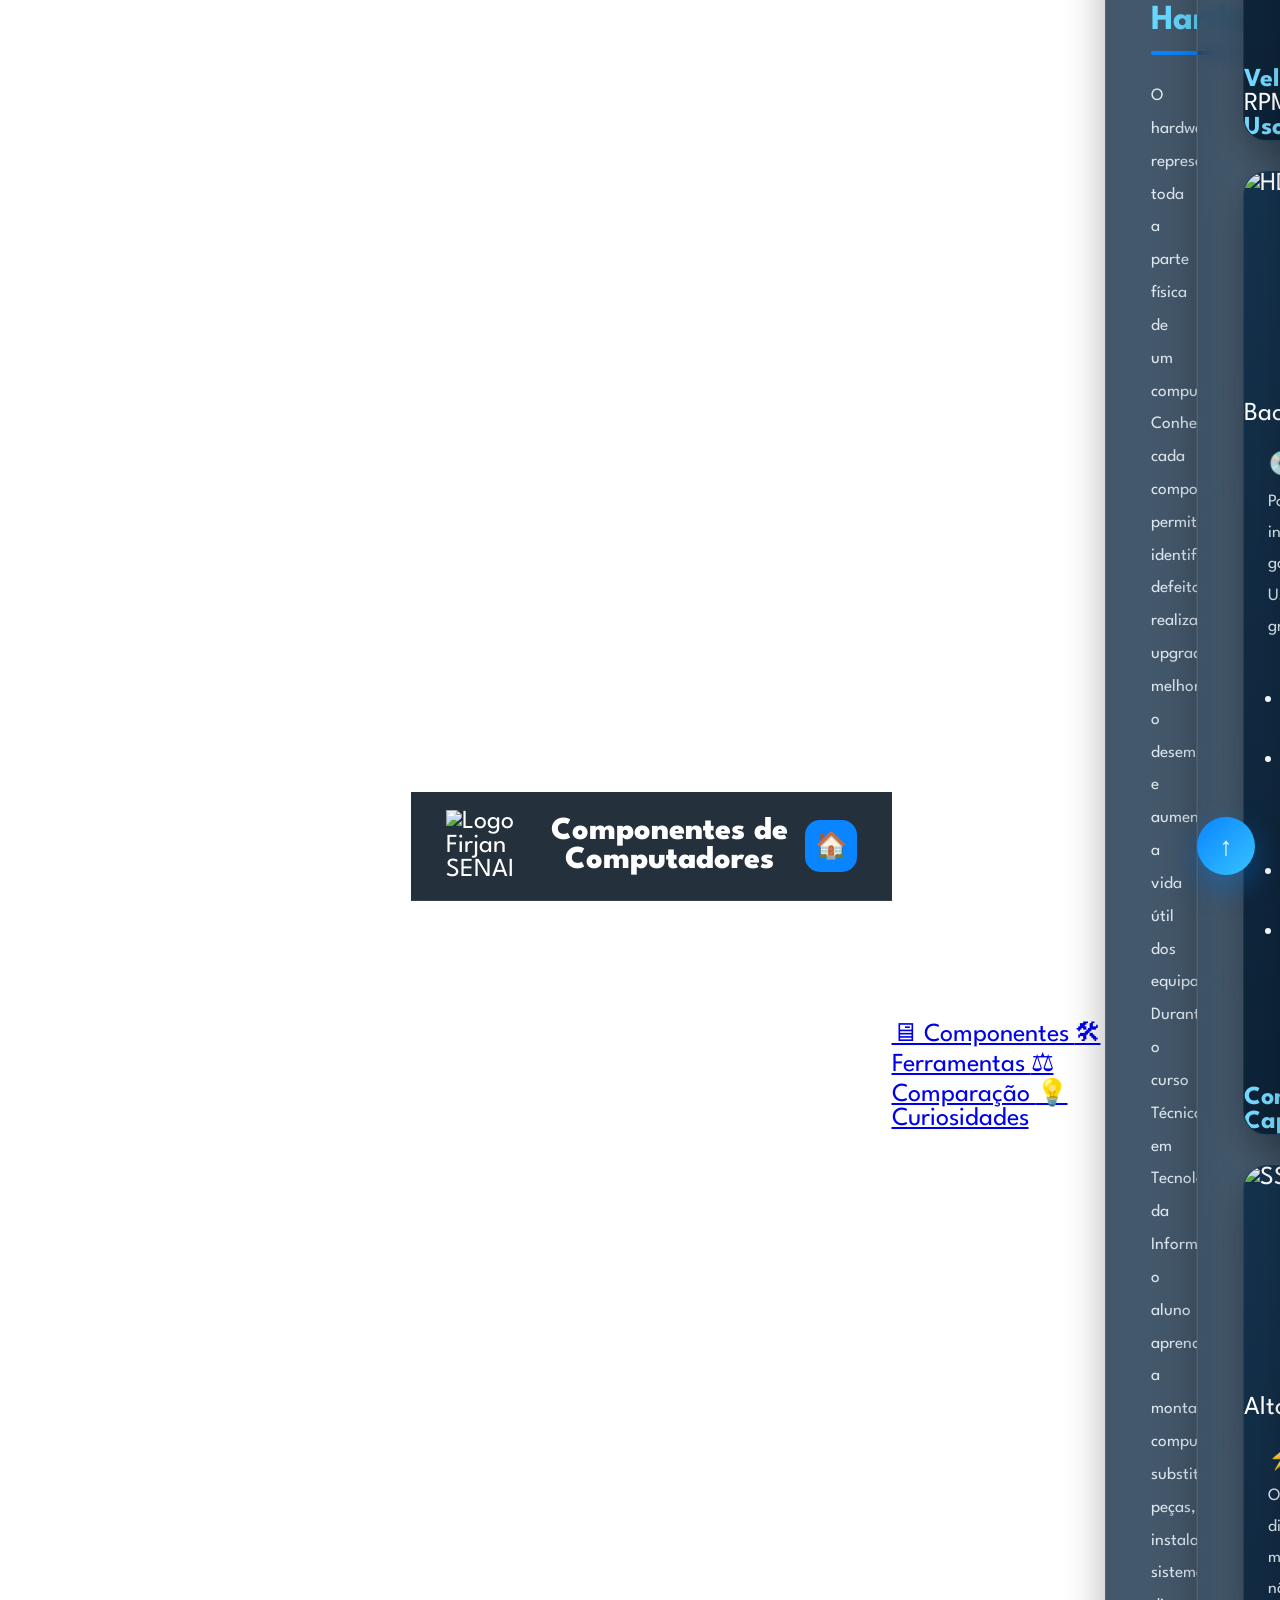
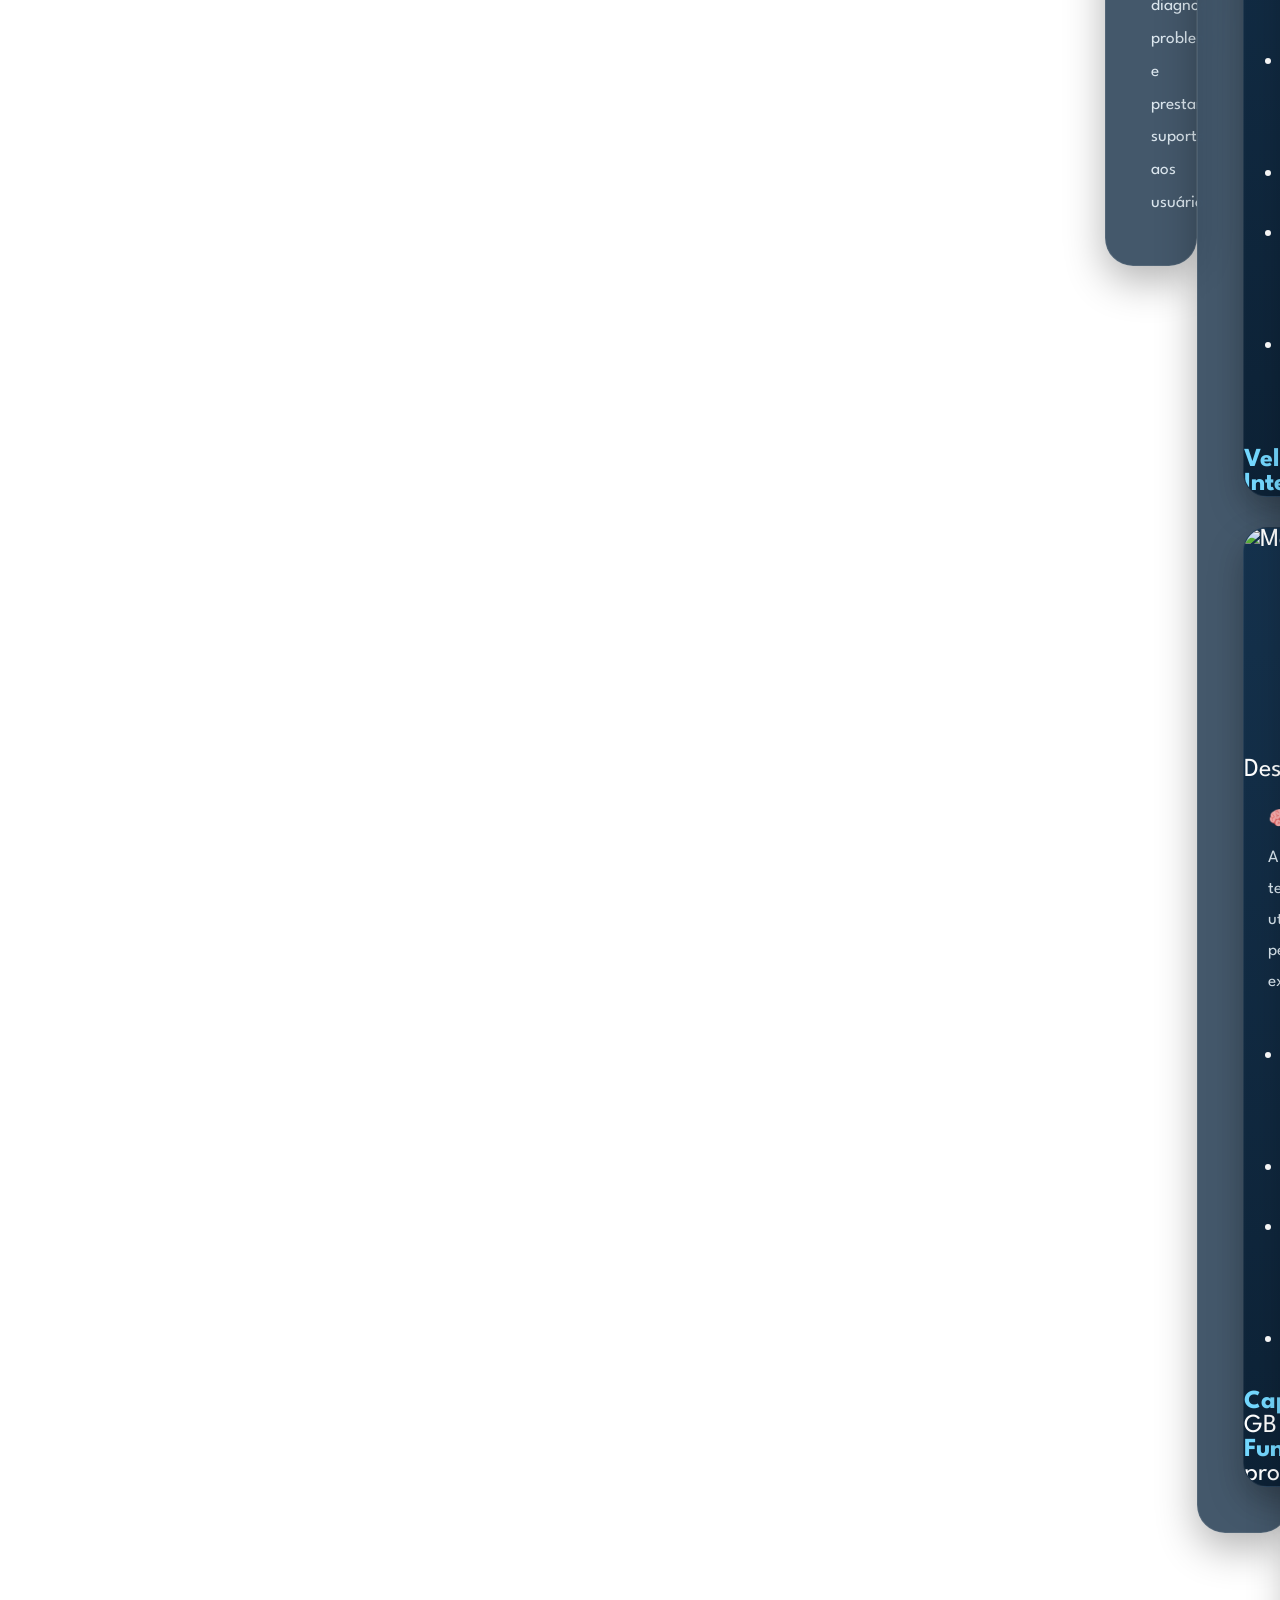
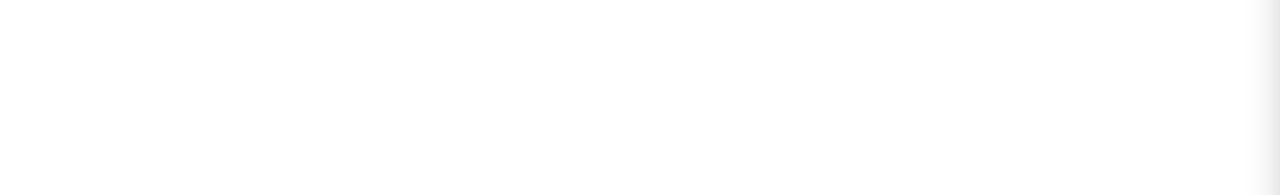
==== commit 7622f111: "Update componentes.html" ====
--- a/componentes.html
+++ b/componentes.html
@@ -18,7 +18,6 @@
 
 <link rel="icon" href="logosite.png">
 
-<link rel="stylesheet" href="style.css">
 <link rel="stylesheet" href="componentes.css">
 
 <link href="https://fonts.googleapis.com/css2?family=League+Spartan:wght@100;200;300;400;500;600;700;800;900&display=swap"
--- a/componentes.css
+++ b/componentes.css
@@ -1,338 +1,869 @@
+/* ==================================================
+   COMPONENTES.CSS
+   PARTE 1
+   Tema Geral • Header • Hero
+================================================== */
+
 *{
     margin:0;
     padding:0;
     box-sizing:border-box;
-    font-family:'League Spartan', sans-serif;
-}
-
-html,
+}
+
+html{
+    scroll-behavior:smooth;
+}
+
 body{
-    width:100%;
-    overflow-x:hidden;
-}
-
-body{
-    background:#f5f7fb;
-    color:#222;
-    line-height:1.6;
-}
-
-/* HEADER HERDA O ESTILO DO style.css */
-
-/* HERO */
+
+    background:
+    radial-gradient(circle at top,#15395d 0%,#071827 45%,#04101a 100%);
+
+    color:#eef5ff;
+
+    font-family:'League Spartan',sans-serif;
+
+}
+
+/* ================= HEADER ================= */
+
+header{
+
+    position:sticky;
+    top:0;
+    z-index:999;
+
+    display:flex;
+    justify-content:space-between;
+    align-items:center;
+
+    padding:18px 35px;
+
+    backdrop-filter:blur(16px);
+
+    background:rgba(6,20,33,.88);
+
+    border-bottom:1px solid rgba(255,255,255,.08);
+
+}
+
+.logo{
+
+    width:150px;
+    transition:.35s;
+
+}
+
+.logo:hover{
+
+    transform:scale(1.05);
+
+}
+
+header h1{
+
+    flex:1;
+
+    text-align:center;
+
+    color:white;
+
+    font-size:2rem;
+
+    font-weight:800;
+
+}
+
+.menu-btn{
+
+    width:52px;
+    height:52px;
+
+    border:none;
+    border-radius:15px;
+
+    background:#0a84ff;
+
+    color:white;
+
+    font-size:26px;
+
+    cursor:pointer;
+
+    transition:.3s;
+
+}
+
+.menu-btn:hover{
+
+    background:#2fa2ff;
+
+    transform:translateY(-3px);
+
+}
+
+/* ================= HERO ================= */
 
 .hero{
-    padding:clamp(54px, 7vw, 88px) 18px;
+
+    min-height:75vh;
+
+    display:flex;
+
+    justify-content:center;
+    align-items:center;
+
     text-align:center;
+
+    padding:80px 8%;
+
+    position:relative;
+
+    overflow:hidden;
+
     background:
-        linear-gradient(rgba(11,94,215,0.92), rgba(7,24,38,0.92)),
-        url("https://images.unsplash.com/photo-1518770660439-4636190af475?auto=format&fit=crop&w=1600&q=80");
+
+    linear-gradient(rgba(5,18,32,.80),rgba(5,18,32,.90)),
+
+    url("https://images.unsplash.com/photo-1518770660439-4636190af475?w=2000");
+
     background-size:cover;
     background-position:center;
-    background-repeat:no-repeat;
+
+}
+
+.hero::before{
+
+    content:"";
+
+    position:absolute;
+
+    width:700px;
+    height:700px;
+
+    border-radius:50%;
+
+    background:
+
+    radial-gradient(circle,
+    rgba(0,132,255,.22),
+    transparent 70%);
+
+    top:-250px;
+    right:-150px;
+
 }
 
 .hero-texto{
-    max-width:960px;
-    margin:0 auto;
+
+    max-width:900px;
+
+    position:relative;
+
+    z-index:2;
+
 }
 
 .hero h2{
-    font-size:clamp(1.6rem, 3.5vw, 2.75rem);
-    margin-bottom:18px;
-    color:#fff;
+
+    font-size:3.2rem;
+
+    color:white;
+
+    margin-bottom:25px;
+
 }
 
 .hero p{
-    max-width:900px;
-    margin:auto;
-    font-size:clamp(1rem, 1.25vw, 1.12rem);
+
+    font-size:1.2rem;
+
+    color:#d8e5ef;
+
+    line-height:1.9;
+
+}
+
+/* ================= ATALHOS ================= */
+
+.atalhos{
+
+    display:flex;
+
+    justify-content:center;
+
+    flex-wrap:wrap;
+
+    gap:20px;
+
+    margin-top:35px;
+
+}
+
+.atalhos a{
+
+    padding:15px 28px;
+
+    border-radius:40px;
+
+    text-decoration:none;
+
+    font-weight:700;
+
+    color:white;
+
+    background:linear-gradient(135deg,#0a84ff,#3cc5ff);
+
+    transition:.35s;
+
+    box-shadow:
+    0 10px 25px rgba(0,132,255,.35);
+
+}
+
+.atalhos a:hover{
+
+    transform:translateY(-5px);
+
+    box-shadow:
+    0 18px 35px rgba(0,132,255,.45);
+
+}
+
+/* ================= SEÇÕES ================= */
+
+.secao{
+
+    width:min(1200px,92%);
+
+    margin:70px auto;
+
+    padding:45px;
+
+    border-radius:28px;
+
+    background:rgba(16,42,66,.78);
+
+    backdrop-filter:blur(10px);
+
+    border:1px solid rgba(255,255,255,.08);
+
+    box-shadow:
+    0 15px 40px rgba(0,0,0,.30);
+
+}
+
+.secao h2{
+
+    text-align:center;
+
+    color:#67d8ff;
+
+    font-size:2.2rem;
+
+    margin-bottom:25px;
+
+}
+
+.secao h2::after{
+
+    content:"";
+
+    display:block;
+
+    width:90px;
+    height:4px;
+
+    background:#0a84ff;
+
+    border-radius:20px;
+
+    margin:14px auto;
+
+}
+
+.secao p{
+
+    color:#dce7ef;
+
+    line-height:1.9;
+
+    font-size:1.08rem;
+}
+/* ==================================================
+   COMPONENTES.CSS
+   PARTE 2
+   Cards • Comparação • Ferramentas
+================================================== */
+
+/* ================= GRID ================= */
+
+.cards-grid{
+
+    display:grid;
+
+    grid-template-columns:repeat(auto-fit,minmax(300px,1fr));
+
+    gap:30px;
+
+    margin-top:40px;
+
+}
+
+/* ================= CARDS ================= */
+
+.card-componente,
+.card-ferramenta,
+.curiosidade{
+
+    background:linear-gradient(180deg,#15324d,#0d2236);
+
+    border-radius:24px;
+
+    overflow:hidden;
+
+    border:1px solid rgba(255,255,255,.08);
+
+    transition:.35s;
+
+    box-shadow:
+    0 15px 35px rgba(0,0,0,.30);
+
+}
+
+.card-componente:hover,
+.card-ferramenta:hover,
+.curiosidade:hover{
+
+    transform:translateY(-10px);
+
+    border-color:#33b4ff;
+
+    box-shadow:
+    0 30px 55px rgba(0,132,255,.28);
+
+}
+
+/* ================= IMAGENS ================= */
+
+.card-componente img{
+
+    width:100%;
+
+    height:230px;
+
+    object-fit:cover;
+
+    display:block;
+
+}
+
+/* ================= TEXTOS ================= */
+
+.card-componente h3,
+.card-ferramenta h3,
+.curiosidade h3{
+
+    color:#6ed9ff;
+
+    font-size:1.45rem;
+
+    padding:24px 24px 10px;
+
+}
+
+.card-componente p,
+.card-ferramenta p,
+.curiosidade p{
+
+    color:#d9e6ef;
+
     line-height:1.8;
-    color:rgba(255,255,255,.95);
-}
-
-/* SEÇÕES */
+
+    padding:0 24px 20px;
+
+}
+
+.card-componente ul{
+
+    margin:10px 40px 25px;
+
+    color:white;
+
+    line-height:2;
+
+}
+
+.card-componente li{
+
+    margin-bottom:8px;
+
+}
+
+.card-componente strong{
+
+    color:#74d8ff;
+
+}
+
+/* ================= ÍCONES ================= */
+
+.card-ferramenta{
+
+    padding:35px 28px;
+
+    text-align:center;
+
+}
+
+.card-ferramenta span{
+
+    display:block;
+
+    font-size:55px;
+
+    margin-bottom:20px;
+
+}
+
+/* ================= COMPARAÇÃO ================= */
+
+.comparacao-grid{
+
+    display:grid;
+
+    grid-template-columns:repeat(auto-fit,minmax(320px,1fr));
+
+    gap:35px;
+
+    margin-top:45px;
+
+}
+
+.comparacao-card{
+
+    background:#112b44;
+
+    border-radius:25px;
+
+    padding:35px;
+
+    border:1px solid rgba(255,255,255,.08);
+
+    transition:.35s;
+
+}
+
+.comparacao-card:hover{
+
+    transform:translateY(-8px);
+
+}
+
+.comparacao-card h3{
+
+    text-align:center;
+
+    color:#6fdcff;
+
+    margin-bottom:25px;
+
+    font-size:1.8rem;
+
+}
+
+.comparacao-card ul{
+
+    list-style:none;
+
+}
+
+.comparacao-card li{
+
+    padding:12px 0;
+
+    border-bottom:1px solid rgba(255,255,255,.08);
+
+    color:#dfe8f2;
+
+}
+
+.comparacao-card li:last-child{
+
+    border-bottom:none;
+
+}
+
+.destaque{
+
+    border:2px solid #22b5ff;
+
+    box-shadow:
+    0 0 35px rgba(0,132,255,.25);
+
+}
+
+/* ================= CURIOSIDADES ================= */
+
+.curiosidade{
+
+    padding:30px;
+
+    text-align:center;
+
+}
+
+.curiosidade h3{
+
+    padding-top:0;
+
+}
+/* ==================================================
+   COMPONENTES.CSS
+   PARTE 3
+   Rodapé • Topo • Animações • Responsivo
+================================================== */
+
+
+/* ================= BOTÃO VOLTAR AO TOPO ================= */
+
+#topo{
+
+    position:fixed;
+
+    right:25px;
+    bottom:25px;
+
+    width:58px;
+    height:58px;
+
+    border-radius:50%;
+
+    display:flex;
+    justify-content:center;
+    align-items:center;
+
+    background:linear-gradient(135deg,#0a84ff,#35c4ff);
+
+    color:white;
+
+    text-decoration:none;
+
+    font-size:26px;
+
+    box-shadow:
+    0 12px 30px rgba(0,132,255,.35);
+
+    transition:.35s;
+
+    z-index:999;
+
+}
+
+#topo:hover{
+
+    transform:translateY(-6px) scale(1.05);
+
+}
+
+
+/* ================= RODAPÉ ================= */
+
+footer{
+
+    margin-top:80px;
+
+    padding:60px 20px;
+
+    background:#06111d;
+
+    text-align:center;
+
+    border-top:1px solid rgba(255,255,255,.08);
+
+}
+
+footer h3{
+
+    color:#67d8ff;
+
+    font-size:2rem;
+
+    margin-bottom:20px;
+
+}
+
+footer p{
+
+    color:#cdd8e4;
+
+    line-height:1.8;
+
+}
+
+
+/* ================= ANIMAÇÕES ================= */
+
+@keyframes aparecer{
+
+    from{
+
+        opacity:0;
+
+        transform:translateY(40px);
+
+    }
+
+    to{
+
+        opacity:1;
+
+        transform:translateY(0);
+
+    }
+
+}
+
+.hero,
+.secao,
+.card-componente,
+.card-ferramenta,
+.curiosidade,
+.comparacao-card{
+
+    animation:aparecer .8s ease;
+
+}
+
+
+/* brilho suave */
+
+.hero::after{
+
+    content:"";
+
+    position:absolute;
+
+    width:550px;
+    height:550px;
+
+    border-radius:50%;
+
+    background:
+    radial-gradient(circle,
+    rgba(0,132,255,.16),
+    transparent 70%);
+
+    bottom:-250px;
+    left:-180px;
+
+}
+
+
+/* animação da logo */
+
+@keyframes flutuar{
+
+    0%{
+
+        transform:translateY(0);
+
+    }
+
+    50%{
+
+        transform:translateY(-7px);
+
+    }
+
+    100%{
+
+        transform:translateY(0);
+
+    }
+
+}
+
+.logo{
+
+    animation:flutuar 5s ease-in-out infinite;
+
+}
+
+
+/* seleção */
+
+::selection{
+
+    background:#0a84ff;
+
+    color:white;
+
+}
+
+
+/* scrollbar */
+
+::-webkit-scrollbar{
+
+    width:10px;
+
+}
+
+::-webkit-scrollbar-track{
+
+    background:#06111d;
+
+}
+
+::-webkit-scrollbar-thumb{
+
+    background:#0a84ff;
+
+    border-radius:20px;
+
+}
+
+::-webkit-scrollbar-thumb:hover{
+
+    background:#39b7ff;
+
+}
+
+
+/* ================= RESPONSIVO ================= */
+
+@media(max-width:950px){
+
+header{
+
+    flex-direction:column;
+
+    gap:15px;
+
+    padding:20px;
+
+}
+
+header h1{
+
+    font-size:1.8rem;
+
+    text-align:center;
+
+}
+
+.logo{
+
+    width:135px;
+
+}
+
+.hero{
+
+    min-height:65vh;
+
+    padding:70px 30px;
+
+}
+
+.hero h2{
+
+    font-size:2.4rem;
+
+}
+
+.hero p{
+
+    font-size:1.05rem;
+
+}
 
 .secao{
-    width:min(1200px, calc(100% - 24px));
-    margin:32px auto;
-    padding:34px 24px;
-    background:#fff;
-    color:#222;
-    border-radius:22px;
-    box-shadow:0 10px 30px rgba(0,0,0,.08);
-    overflow:hidden;
-}
-
-.secao h2{
+
+    padding:35px;
+
+}
+
+}
+
+
+/* celular */
+
+@media(max-width:650px){
+
+.hero{
+
+    min-height:55vh;
+
+}
+
+.hero h2{
+
+    font-size:1.9rem;
+
+}
+
+.hero p{
+
+    font-size:.98rem;
+
+}
+
+.cards-grid{
+
+    grid-template-columns:1fr;
+
+}
+
+.comparacao-grid{
+
+    grid-template-columns:1fr;
+
+}
+
+.card-componente img{
+
+    height:200px;
+
+}
+
+.atalhos{
+
+    flex-direction:column;
+
+}
+
+.atalhos a{
+
+    width:100%;
+
     text-align:center;
-    font-size:clamp(1.45rem, 2.8vw, 2.35rem);
-    color:#0b5ed7;
-    margin-bottom:18px;
-}
-
-.secao p,
-.secao li{
-    color:#344054;
-}
-
-.secao ul{
-    padding-left:22px;
-}
-
-.secao li{
-    margin-bottom:8px;
-}
-
-.secao p{
-    font-size:1.05rem;
-}
-
-/* BANNER */
-
-.banner{
-    padding:16px 12px;
-    text-align:center;
-}
-
-.banner img{
-    width:min(100%, 1100px);
-    height:auto;
-    max-height:460px;
-    object-fit:cover;
-    display:block;
-    margin:auto;
-    border-radius:18px;
-    box-shadow:0 10px 28px rgba(0,0,0,.12);
-}
-
-/* GRIDS */
-
-.cards-grid,
-.cards-ti{
-    display:grid;
-    grid-template-columns:repeat(auto-fit, minmax(280px, 1fr));
-    gap:24px;
-    margin-top:28px;
-    width:100%;
-}
-
-/* CARDS */
-
-.card-info,
-.card-ti{
-    position:relative;
-    width:100%;
-    background:#fff;
-    color:#222;
-    border-radius:20px;
-    padding:28px;
-    box-shadow:0 12px 30px rgba(0,0,0,.08);
-    transition:0.3s ease;
-    overflow:hidden;
-    border-top:6px solid #0b5ed7;
-}
-
-.card-info:hover,
-.card-ti:hover{
-    transform:translateY(-8px);
-    box-shadow:0 20px 40px rgba(0,0,0,.12);
-}
-
-.cards-grid > *:nth-child(1),
-.cards-ti > *:nth-child(1){
-    border-top-color:#0d6efd;
-}
-
-.cards-grid > *:nth-child(2),
-.cards-ti > *:nth-child(2){
-    border-top-color:#198754;
-}
-
-.cards-grid > *:nth-child(3),
-.cards-ti > *:nth-child(3){
-    border-top-color:#dc3545;
-}
-
-.cards-grid > *:nth-child(4),
-.cards-ti > *:nth-child(4){
-    border-top-color:#fd7e14;
-}
-
-.cards-grid > *:nth-child(5),
-.cards-ti > *:nth-child(5){
-    border-top-color:#6f42c1;
-}
-
-.cards-grid > *:nth-child(6),
-.cards-ti > *:nth-child(6){
-    border-top-color:#20c997;
-}
-
-.card-info img,
-.card-ti img,
-.imagem-card{
-    width:100%;
-    max-width:100%;
-    height:220px;
-    object-fit:cover;
-    display:block;
-    border-radius:16px;
-    margin-bottom:18px;
-}
-
-.card-info h3,
-.card-ti h3{
-    color:#0b5ed7;
-    font-size:1.35rem;
-    margin-bottom:12px;
-}
-
-.card-info p,
-.card-ti p,
-.card-info li,
-.card-ti li{
-    font-size:1rem;
-    line-height:1.65;
-    color:#344054;
-}
-
-.card-info ul,
-.card-ti ul{
-    margin-top:14px;
-    padding-left:20px;
-}
-
-.card-info li,
-.card-ti li{
-    margin-bottom:6px;
-}
-
-/* TEXTO CENTRO */
-
-.texto-centro{
-    text-align:center;
-    max-width:900px;
-    margin:0 auto 24px;
-    font-size:1.08rem;
-    color:#555;
-}
-
-/* BOTÃO */
-
-.botao{
-    display:inline-block;
-    margin-top:20px;
-    padding:14px 28px;
-    background:#0b5ed7;
-    color:white;
-    border-radius:12px;
-    text-decoration:none;
-    font-weight:bold;
-    transition:0.3s;
-}
-
-.botao:hover{
-    background:#084298;
-    transform:translateY(-3px);
-}
-
-/* ANIMAÇÃO */
-
-.card-info,
-.card-ti{
-    animation:aparecer 0.7s ease;
-}
-
-@keyframes aparecer{
-    from{
-        opacity:0;
-        transform:translateY(28px);
-    }
-    to{
-        opacity:1;
-        transform:translateY(0);
-    }
-}
-
-/* RODAPÉ */
-
-footer{
-    background:#0b5ed7;
-    color:white;
-    text-align:center;
-    padding:40px 20px;
-    margin-top:70px;
+
+}
+
+.secao{
+
+    padding:25px;
+
+    margin:40px auto;
+
 }
 
 footer h3{
-    margin-bottom:15px;
-    font-size:1.8rem;
-}
-
-footer p{
-    font-size:1rem;
-    margin:8px 0;
-    color:rgba(255,255,255,.95);
-}
-
-/* RESPONSIVIDADE */
-
-@media (max-width: 900px){
-
-    .cards-grid,
-    .cards-ti{
-        grid-template-columns:1fr;
-    }
-
-    .secao{
-        padding:28px 18px;
-    }
-
-    .banner img{
-        max-height:300px;
-    }
-
-    .card-info h3,
-    .card-ti h3{
-        font-size:1.22rem;
-    }
-}
-
-@media (max-width: 600px){
-
-    .hero{
-        padding:48px 14px;
-    }
-
-    .secao{
-        width:calc(100% - 16px);
-        padding:22px 16px;
-        margin:24px auto;
-        border-radius:18px;
-    }
-
-    .secao h2{
-        font-size:1.28rem;
-    }
-
-    .card-info,
-    .card-ti{
-        padding:20px;
-        border-radius:18px;
-    }
-
-    .card-info img,
-    .card-ti img,
-    .imagem-card{
-        height:180px;
-    }
-
-    .texto-centro{
-        font-size:0.98rem;
-    }
-
-    footer h3{
-        font-size:1.35rem;
-    }
-}
+
+    font-size:1.5rem;
+
+}
+
+#topo{
+
+    width:50px;
+
+    height:50px;
+
+    font-size:22px;
+
+}
+
+}
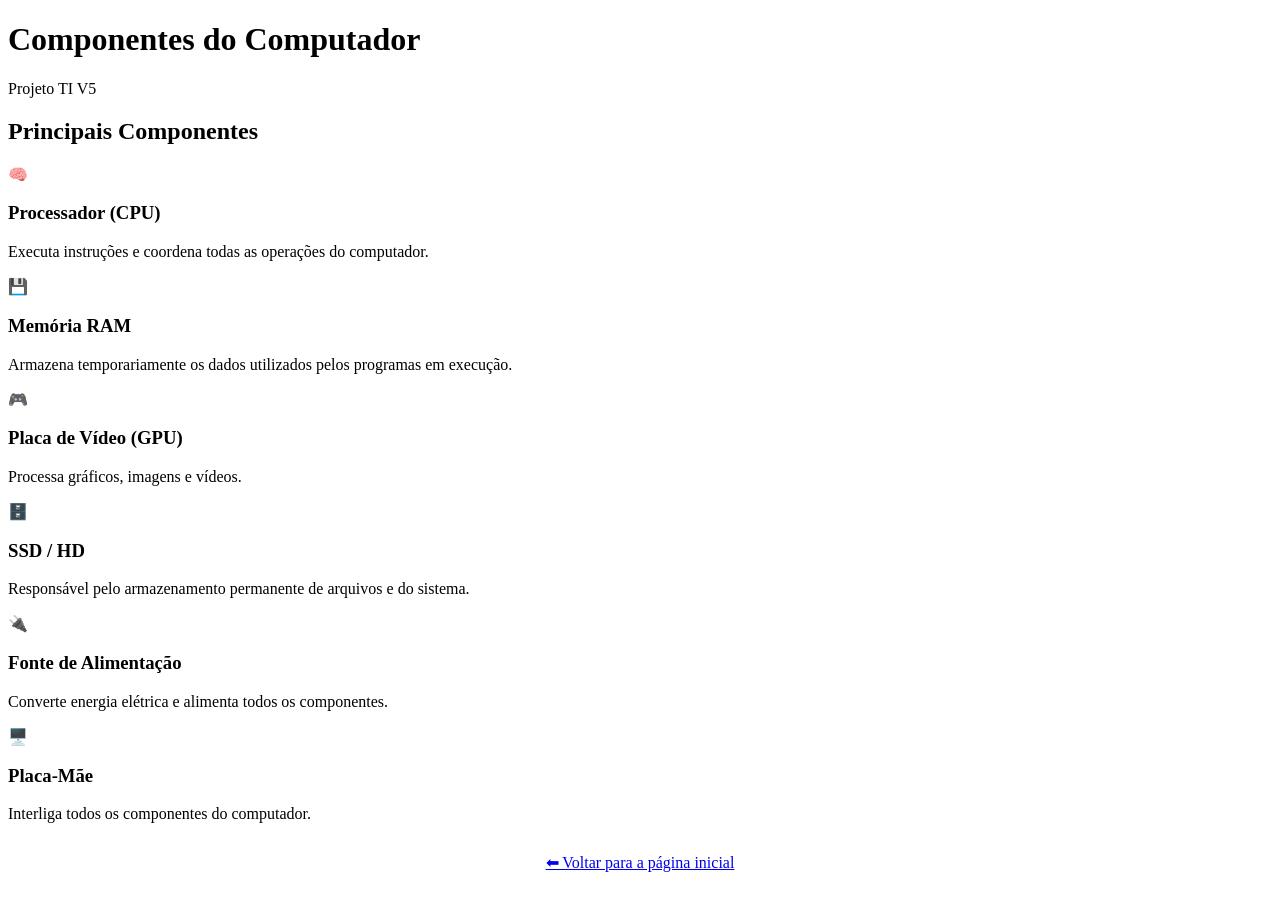
==== commit a6a84b0d: "Add files via upload" ====
--- a/componentes.html
+++ b/componentes.html
@@ -1,1074 +1,68 @@
 <!DOCTYPE html>
 <html lang="pt-BR">
-
 <head>
-
 <meta charset="UTF-8">
 <meta name="viewport" content="width=device-width, initial-scale=1.0">
-
-<title>Componentes de Computadores | Técnico em Tecnologia da Informação</title>
-
-<meta name="description"
-content="Conheça os principais componentes do computador e as ferramentas utilizadas pelo Técnico em Tecnologia da Informação.">
-
-<meta name="robots" content="index,follow">
-
-<link rel="canonical"
-href="https://lucasg225.github.io/Tecnico-em-TI/componentes.html">
-
-<link rel="icon" href="logosite.png">
-
-<link rel="stylesheet" href="componentes.css">
-
-<link href="https://fonts.googleapis.com/css2?family=League+Spartan:wght@100;200;300;400;500;600;700;800;900&display=swap"
-rel="stylesheet">
-
+<title>Componentes do Computador - Projeto TI V5</title>
+<link rel="stylesheet" href="style_v5.css">
 </head>
-
-<body id="topo">
-
-<!-- ================= HEADER ================= -->
+<body>
 
 <header>
-
-<img class="logo"
-src="https://www.firjan.com.br/custom/FIRJAN/Portal/images/branding/brd-inst-firjansenai.png"
-alt="Logo Firjan SENAI">
-
-<div class="titulo-site">
-<h1>Componentes de Computadores</h1>
-</div>
-
-<div class="topo-direita">
-
-<button class="menu-btn"
-onclick="location.href='index.html'">
-🏠
-</button>
-
-</div>
-
+  <div class="titulo-site">
+    <h1>Componentes do Computador</h1>
+    <p>Projeto TI V5</p>
+  </div>
 </header>
 
-<!-- ================= HERO ================= -->
+<section class="secao">
+  <h2>Principais Componentes</h2>
 
-<section class="hero-componentes">
+  <div class="cards-grid">
 
-<div class="hero-overlay"></div>
+    <div class="card-info">
+      <span>🧠</span>
+      <h3>Processador (CPU)</h3>
+      <p>Executa instruções e coordena todas as operações do computador.</p>
+    </div>
 
-<div class="hero-conteudo">
+    <div class="card-info">
+      <span>💾</span>
+      <h3>Memória RAM</h3>
+      <p>Armazena temporariamente os dados utilizados pelos programas em execução.</p>
+    </div>
 
-<h1>Conheça o Hardware de um Computador</h1>
+    <div class="card-info">
+      <span>🎮</span>
+      <h3>Placa de Vídeo (GPU)</h3>
+      <p>Processa gráficos, imagens e vídeos.</p>
+    </div>
 
-<p>
+    <div class="card-info">
+      <span>🗄️</span>
+      <h3>SSD / HD</h3>
+      <p>Responsável pelo armazenamento permanente de arquivos e do sistema.</p>
+    </div>
 
-Aprenda como funcionam os principais componentes utilizados por um
-Técnico em Tecnologia da Informação, desde armazenamento até redes,
-além das ferramentas usadas na manutenção dos computadores.
+    <div class="card-info">
+      <span>🔌</span>
+      <h3>Fonte de Alimentação</h3>
+      <p>Converte energia elétrica e alimenta todos os componentes.</p>
+    </div>
 
-</p>
+    <div class="card-info">
+      <span>🖥️</span>
+      <h3>Placa-Mãe</h3>
+      <p>Interliga todos os componentes do computador.</p>
+    </div>
 
-<div class="hero-botoes">
+  </div>
 
-<a href="#componentes">
-🖥 Componentes
-</a>
-
-<a href="#ferramentas">
-🛠 Ferramentas
-</a>
-
-<a href="#comparacao">
-⚖ Comparação
-</a>
-
-<a href="#curiosidades">
-💡 Curiosidades
-</a>
-
-</div>
-
-</div>
-
+  <p style="margin-top:30px;text-align:center;">
+    <a href="index_v5.html">⬅ Voltar para a página inicial</a>
+  </p>
 </section>
 
-<!-- ================= INTRO ================= -->
-
-<section class="secao">
-
-<h2>Por que conhecer o Hardware?</h2>
-
-<p>
-
-O hardware representa toda a parte física de um computador.
-Conhecer cada componente permite identificar defeitos,
-realizar upgrades, melhorar o desempenho e aumentar a vida útil
-dos equipamentos.
-
-</p>
-
-<p>
-
-Durante o curso Técnico em Tecnologia da Informação, o aluno aprende
-a montar computadores, substituir peças, instalar sistemas,
-diagnosticar problemas e prestar suporte aos usuários.
-
-</p>
-
-</section>
-
-<!-- ================= COMPONENTES ================= -->
-
-<section class="secao" id="componentes">
-
-<h2>Principais Componentes do Computador</h2>
-
-<p style="text-align:center;margin-bottom:45px;">
-
-Conheça alguns dos componentes mais importantes encontrados
-em computadores modernos.
-
-</p>
-
-<div class="cards-grid">
-<!-- ================= HD INTERNO ================= -->
-
-<div class="card-componente hd">
-
-    <div class="card-topo">
-        <img src="https://images.unsplash.com/photo-1591488320449-011701bb6704?w=1200"
-             alt="HD Interno">
-
-        <span class="tag azul">Armazenamento</span>
-    </div>
-
-    <div class="card-conteudo">
-
-        <h3>💾 HD Interno</h3>
-
-        <p>
-            O HD (Hard Disk Drive) é o dispositivo responsável por armazenar
-            permanentemente o sistema operacional, programas e arquivos do
-            computador.
-        </p>
-
-        <ul>
-            <li>✔ Interface SATA</li>
-            <li>✔ Capacidades de 500 GB até 20 TB</li>
-            <li>✔ Excelente custo por gigabyte</li>
-            <li>✔ Armazenamento permanente</li>
-        </ul>
-
-        <div class="card-info-extra">
-
-            <div>
-                <strong>Velocidade</strong>
-                <span>5400 / 7200 RPM</span>
-            </div>
-
-            <div>
-                <strong>Uso</strong>
-                <span>Desktop e Servidores</span>
-            </div>
-
-        </div>
-
-    </div>
-
-</div>
-
-<!-- ================= HD EXTERNO ================= -->
-
-<div class="card-componente externo">
-
-    <div class="card-topo">
-        <img src="https://images.unsplash.com/photo-1614064641938-3bbee52942c7?w=1200"
-             alt="HD Externo">
-
-        <span class="tag verde">Backup</span>
-    </div>
-
-    <div class="card-conteudo">
-
-        <h3>💿 HD Externo</h3>
-
-        <p>
-
-            Possui a mesma função do HD interno, porém fica em um gabinete
-            portátil conectado via USB, permitindo transportar grandes
-            quantidades de dados.
-
-        </p>
-
-        <ul>
-
-            <li>✔ Portátil</li>
-            <li>✔ Backup de arquivos</li>
-            <li>✔ Fácil instalação</li>
-            <li>✔ Compatível com Windows, Linux e macOS</li>
-
-        </ul>
-
-        <div class="card-info-extra">
-
-            <div>
-
-                <strong>Conexão</strong>
-
-                <span>USB 3.0 / USB-C</span>
-
-            </div>
-
-            <div>
-
-                <strong>Capacidade</strong>
-
-                <span>Até 20 TB</span>
-
-            </div>
-
-        </div>
-
-    </div>
-
-</div>
-
-<!-- ================= SSD ================= -->
-
-<div class="card-componente ssd">
-
-    <div class="card-topo">
-
-        <img src="https://images.unsplash.com/photo-1597872200969-2b65d56bd16b?w=1200"
-             alt="SSD">
-
-        <span class="tag roxa">Alta Performance</span>
-
-    </div>
-
-    <div class="card-conteudo">
-
-        <h3>⚡ SSD</h3>
-
-        <p>
-
-            O SSD (Solid State Drive) é um dispositivo de armazenamento muito
-            mais rápido que o HD, pois não utiliza partes mecânicas.
-
-        </p>
-
-        <ul>
-
-            <li>✔ Inicialização rápida</li>
-            <li>✔ Muito silencioso</li>
-            <li>✔ Menor consumo de energia</li>
-            <li>✔ Alta velocidade de leitura</li>
-
-        </ul>
-
-        <div class="card-info-extra">
-
-            <div>
-
-                <strong>Velocidade</strong>
-
-                <span>Até 7000 MB/s</span>
-
-            </div>
-
-            <div>
-
-                <strong>Interface</strong>
-
-                <span>SATA ou NVMe</span>
-
-            </div>
-
-        </div>
-
-    </div>
-
-</div>
-
-<!-- ================= MEMÓRIA RAM ================= -->
-
-<div class="card-componente ram">
-
-    <div class="card-topo">
-
-        <img src="https://images.unsplash.com/photo-1562976540-1502c2145186?w=1200"
-             alt="Memória RAM">
-
-        <span class="tag laranja">Desempenho</span>
-
-    </div>
-
-    <div class="card-conteudo">
-
-        <h3>🧠 Memória RAM</h3>
-
-        <p>
-
-            A memória RAM armazena temporariamente os dados utilizados pelo
-            computador, permitindo que programas sejam executados rapidamente.
-
-        </p>
-
-        <ul>
-
-            <li>✔ Memória temporária</li>
-            <li>✔ Muito rápida</li>
-            <li>✔ Fundamental para multitarefa</li>
-            <li>✔ DDR4 e DDR5</li>
-
-        </ul>
-
-        <div class="card-info-extra">
-
-            <div>
-
-                <strong>Capacidade</strong>
-
-                <span>8 GB até 128 GB</span>
-
-            </div>
-
-            <div>
-
-                <strong>Função</strong>
-
-                <span>Executar programas</span>
-
-            </div>
-
-        </div>
-
-    </div>
-
-</div>
-
-</div>
-
-</section>
-
-<!-- ================= PROCESSAMENTO ================= -->
-
-<section class="secao">
-
-<h2>Componentes de Processamento</h2>
-
-<p style="text-align:center; margin-bottom:40px;">
-
-Além do armazenamento, o computador possui componentes responsáveis
-pelo processamento das informações e pelo fornecimento de energia.
-
-</p>
-
-<div class="cards-grid">
-<!-- ================= PROCESSADOR ================= -->
-
-<div class="card-componente processador">
-
-    <div class="card-topo">
-
-        <img src="https://images.unsplash.com/photo-1518770660439-4636190af475?w=1200"
-             alt="Processador">
-
-        <span class="tag vermelha">Processamento</span>
-
-    </div>
-
-    <div class="card-conteudo">
-
-        <h3>🧠 Processador (CPU)</h3>
-
-        <p>
-
-            O processador é considerado o cérebro do computador. Ele executa
-            cálculos, processa informações e coordena o funcionamento de todos
-            os demais componentes.
-
-        </p>
-
-        <ul>
-
-            <li>✔ Executa programas</li>
-
-            <li>✔ Realiza bilhões de operações por segundo</li>
-
-            <li>✔ Possui múltiplos núcleos</li>
-
-            <li>✔ Alto desempenho</li>
-
-        </ul>
-
-        <div class="card-info-extra">
-
-            <div>
-
-                <strong>Fabricantes</strong>
-
-                <span>Intel e AMD</span>
-
-            </div>
-
-            <div>
-
-                <strong>Velocidade</strong>
-
-                <span>Até 6 GHz</span>
-
-            </div>
-
-        </div>
-
-    </div>
-
-</div>
-
-<!-- ================= PLACA-MÃE ================= -->
-
-<div class="card-componente placa">
-
-    <div class="card-topo">
-
-        <img src="https://images.unsplash.com/photo-1518770660439-4636190af475?w=1200"
-             alt="Placa Mãe">
-
-        <span class="tag verde">Conexão</span>
-
-    </div>
-
-    <div class="card-conteudo">
-
-        <h3>🟢 Placa-mãe</h3>
-
-        <p>
-
-            A placa-mãe conecta todos os componentes do computador,
-            permitindo que trabalhem juntos de forma organizada.
-
-        </p>
-
-        <ul>
-
-            <li>✔ Liga todos os componentes</li>
-
-            <li>✔ Possui slots para memória RAM</li>
-
-            <li>✔ Conecta SSD, HD e placa de vídeo</li>
-
-            <li>✔ Responsável pela comunicação interna</li>
-
-        </ul>
-
-        <div class="card-info-extra">
-
-            <div>
-
-                <strong>Função</strong>
-
-                <span>Interligar o hardware</span>
-
-            </div>
-
-            <div>
-
-                <strong>Chipset</strong>
-
-                <span>Controla os recursos</span>
-
-            </div>
-
-        </div>
-
-    </div>
-
-</div>
-
-<!-- ================= PLACA DE VÍDEO ================= -->
-
-<div class="card-componente gpu">
-
-    <div class="card-topo">
-
-        <img src="https://images.unsplash.com/photo-1587202372775-e229f172b9d7?w=1200"
-             alt="Placa de Vídeo">
-
-        <span class="tag roxa">Gráficos</span>
-
-    </div>
-
-    <div class="card-conteudo">
-
-        <h3>🎮 Placa de Vídeo</h3>
-
-        <p>
-
-            Responsável pelo processamento gráfico, geração das imagens
-            exibidas no monitor e aceleração de jogos e programas 3D.
-
-        </p>
-
-        <ul>
-
-            <li>✔ Jogos</li>
-
-            <li>✔ Modelagem 3D</li>
-
-            <li>✔ Inteligência Artificial</li>
-
-            <li>✔ Renderização de vídeos</li>
-
-        </ul>
-
-        <div class="card-info-extra">
-
-            <div>
-
-                <strong>Fabricantes</strong>
-
-                <span>NVIDIA e AMD</span>
-
-            </div>
-
-            <div>
-
-                <strong>Memória</strong>
-
-                <span>4 GB até 24 GB</span>
-
-            </div>
-
-        </div>
-
-    </div>
-
-</div>
-
-<!-- ================= FONTE ================= -->
-
-<div class="card-componente fonte">
-
-    <div class="card-topo">
-
-        <img src="https://images.unsplash.com/photo-1518770660439-4636190af475?w=1200"
-             alt="Fonte">
-
-        <span class="tag amarela">Energia</span>
-
-    </div>
-
-    <div class="card-conteudo">
-
-        <h3>⚡ Fonte de Alimentação</h3>
-
-        <p>
-
-            A fonte converte a energia elétrica da tomada para as tensões
-            utilizadas pelos componentes internos do computador.
-
-        </p>
-
-        <ul>
-
-            <li>✔ Alimenta todo o computador</li>
-
-            <li>✔ Proteção contra sobrecarga</li>
-
-            <li>✔ Modelos 80 Plus</li>
-
-            <li>✔ Alta eficiência energética</li>
-
-        </ul>
-
-        <div class="card-info-extra">
-
-            <div>
-
-                <strong>Potência</strong>
-
-                <span>300W até 1200W</span>
-
-            </div>
-
-            <div>
-
-                <strong>Eficiência</strong>
-
-                <span>80 Plus</span>
-
-            </div>
-
-        </div>
-
-    </div>
-
-</div>
-
-<!-- ================= COOLER ================= -->
-
-<div class="card-componente cooler">
-
-    <div class="card-topo">
-
-        <img src="https://images.unsplash.com/photo-1591799264318-7e6ef8ddb7ea?w=1200"
-             alt="Cooler">
-
-        <span class="tag azul">Refrigeração</span>
-
-    </div>
-
-    <div class="card-conteudo">
-
-        <h3>🌀 Cooler</h3>
-
-        <p>
-
-            Responsável por dissipar o calor do processador e de outros
-            componentes, evitando o superaquecimento.
-
-        </p>
-
-        <ul>
-
-            <li>✔ Resfria o processador</li>
-
-            <li>✔ Evita travamentos</li>
-
-            <li>✔ Melhora a vida útil</li>
-
-            <li>✔ Pode possuir RGB</li>
-
-        </ul>
-
-        <div class="card-info-extra">
-
-            <div>
-
-                <strong>Rotação</strong>
-
-                <span>Até 2500 RPM</span>
-
-            </div>
-
-            <div>
-
-                <strong>Uso</strong>
-
-                <span>CPU e Gabinete</span>
-
-            </div>
-
-        </div>
-
-    </div>
-
-</div>
-
-<!-- ================= CABO DE REDE ================= -->
-
-<div class="card-componente rede">
-
-    <div class="card-topo">
-
-        <img src="https://images.unsplash.com/photo-1558494949-ef010cbdcc31?w=1200"
-             alt="Cabo de Rede">
-
-        <span class="tag verde">Rede</span>
-
-    </div>
-
-    <div class="card-conteudo">
-
-        <h3>🌐 Cabo de Rede</h3>
-
-        <p>
-
-            O cabo de rede transmite dados entre computadores, switches,
-            roteadores e servidores com alta velocidade e estabilidade.
-
-        </p>
-
-        <ul>
-
-            <li>✔ Conector RJ-45</li>
-
-            <li>✔ Alta velocidade</li>
-
-            <li>✔ Baixa latência</li>
-
-            <li>✔ Mais estável que Wi-Fi</li>
-
-        </ul>
-
-        <div class="card-info-extra">
-
-            <div>
-
-                <strong>Categoria</strong>
-
-                <span>Cat5e / Cat6 / Cat6A</span>
-
-            </div>
-
-            <div>
-
-                <strong>Velocidade</strong>
-
-                <span>Até 10 Gbps</span>
-
-            </div>
-
-        </div>
-
-    </div>
-
-</div>
-
-</div>
-
-</section>
-
-<!-- ================= COMPARAÇÃO HD x SSD ================= -->
-
-<section class="secao" id="comparacao">
-
-<h2>HD x SSD</h2>
-
-<p style="text-align:center;margin-bottom:35px;">
-
-Entenda as principais diferenças entre as duas tecnologias de armazenamento.
-
-</p>
-
-<div class="comparacao-grid">
-<!-- ================= HD ================= -->
-
-<div class="comparacao-card">
-
-    <h3>💾 HD</h3>
-
-    <ul>
-
-        <li>✔ Menor preço</li>
-
-        <li>✔ Grande capacidade</li>
-
-        <li>✔ Mais lento</li>
-
-        <li>✔ Possui partes mecânicas</li>
-
-        <li>✔ Ideal para armazenamento</li>
-
-    </ul>
-
-</div>
-
-<!-- ================= SSD ================= -->
-
-<div class="comparacao-card destaque">
-
-    <h3>⚡ SSD</h3>
-
-    <ul>
-
-        <li>✔ Muito mais rápido</li>
-
-        <li>✔ Inicialização em segundos</li>
-
-        <li>✔ Não possui partes móveis</li>
-
-        <li>✔ Menor consumo de energia</li>
-
-        <li>✔ Melhor desempenho geral</li>
-
-    </ul>
-
-</div>
-
-</div>
-
-</section>
-
-<!-- ================= FERRAMENTAS ================= -->
-
-<section class="secao" id="ferramentas">
-
-<h2>Ferramentas Utilizadas pelo Técnico em TI</h2>
-
-<p style="text-align:center;margin-bottom:45px;">
-
-Além dos componentes, o profissional utiliza diversas ferramentas
-para manutenção, instalação e diagnóstico.
-
-</p>
-
-<div class="cards-grid">
-
-<div class="card-ferramenta">
-
-<span>🪛</span>
-
-<h3>Kit de Chaves</h3>
-
-<p>
-
-Utilizado para desmontar computadores e notebooks.
-
-</p>
-
-</div>
-
-<div class="card-ferramenta">
-
-<span>💾</span>
-
-<h3>Pendrive Bootável</h3>
-
-<p>
-
-Instala sistemas operacionais e realiza recuperação de computadores.
-
-</p>
-
-</div>
-
-<div class="card-ferramenta">
-
-<span>🌐</span>
-
-<h3>Wireshark</h3>
-
-<p>
-
-Analisa o tráfego das redes de computadores.
-
-</p>
-
-</div>
-
-<div class="card-ferramenta">
-
-<span>🖥</span>
-
-<h3>CPU-Z</h3>
-
-<p>
-
-Exibe informações detalhadas sobre o hardware instalado.
-
-</p>
-
-</div>
-
-<div class="card-ferramenta">
-
-<span>🔧</span>
-
-<h3>AnyDesk</h3>
-
-<p>
-
-Permite acesso remoto para suporte técnico.
-
-</p>
-
-</div>
-
-<div class="card-ferramenta">
-
-<span>🛡</span>
-
-<h3>Antivírus</h3>
-
-<p>
-
-Protege o computador contra vírus e outras ameaças digitais.
-
-</p>
-
-</div>
-
-</div>
-
-</section>
-
-<!-- ================= LINHA DO TEMPO ================= -->
-
-<section class="secao">
-
-<h2>Montagem de um Computador</h2>
-
-<div class="timeline">
-
-<div class="timeline-item">
-
-<div class="numero">1</div>
-
-<h3>Fonte</h3>
-
-<p>Instalação da alimentação elétrica.</p>
-
-</div>
-
-<div class="timeline-item">
-
-<div class="numero">2</div>
-
-<h3>Placa-mãe</h3>
-
-<p>Base para todos os componentes.</p>
-
-</div>
-
-<div class="timeline-item">
-
-<div class="numero">3</div>
-
-<h3>Processador</h3>
-
-<p>Instalação da CPU.</p>
-
-</div>
-
-<div class="timeline-item">
-
-<div class="numero">4</div>
-
-<h3>Memória RAM</h3>
-
-<p>Instalação da memória.</p>
-
-</div>
-
-<div class="timeline-item">
-
-<div class="numero">5</div>
-
-<h3>SSD / HD</h3>
-
-<p>Armazenamento dos dados.</p>
-
-</div>
-
-<div class="timeline-item">
-
-<div class="numero">6</div>
-
-<h3>Sistema</h3>
-
-<p>Instalação do Windows ou Linux.</p>
-
-</div>
-
-</div>
-
-</section>
-
-<!-- ================= CURIOSIDADES ================= -->
-
-<section class="secao" id="curiosidades">
-
-<h2>💡 Você Sabia?</h2>
-
-<div class="cards-grid">
-
-<div class="curiosidade">
-
-<h3>⚡ SSD</h3>
-
-<p>
-
-Um SSD NVMe pode ser até 15 vezes mais rápido que um HD tradicional.
-
-</p>
-
-</div>
-
-<div class="curiosidade">
-
-<h3>🌐 Cabo Cat6</h3>
-
-<p>
-
-Cabos Cat6 podem atingir velocidades de até 10 Gigabits por segundo.
-
-</p>
-
-</div>
-
-<div class="curiosidade">
-
-<h3>🧠 RAM</h3>
-
-<p>
-
-Quando o computador é desligado, todo o conteúdo da memória RAM é apagado.
-
-</p>
-
-</div>
-
-<div class="curiosidade">
-
-<h3>🌀 Cooler</h3>
-
-<p>
-
-Alguns coolers modernos ultrapassam 2500 rotações por minuto.
-
-</p>
-
-</div>
-
-</div>
-
-</section>
-
-<!-- ================= CONCLUSÃO ================= -->
-
-<section class="secao">
-
-<h2>Conclusão</h2>
-
-<p>
-
-Conhecer os componentes internos de um computador é essencial para qualquer
-Técnico em Tecnologia da Informação. Esse conhecimento permite realizar
-diagnósticos, manutenção preventiva, upgrades e oferecer suporte técnico
-com qualidade e segurança.
-
-</p>
-
-</section>
-
-<footer>
-
-<h3>Técnico em Tecnologia da Informação</h3>
-
-<p>
-
-Projeto educacional desenvolvido para apresentação do curso Técnico em TI.
-
-</p>
-
-<p>
-
-© 2026 • Todos os direitos reservados.
-
-</p>
-
-</footer>
-
-<a href="#topo" id="topo">
-
-↑
-
-</a>
-
 <script src="back.js"></script>
-
 </body>
-
 </html>
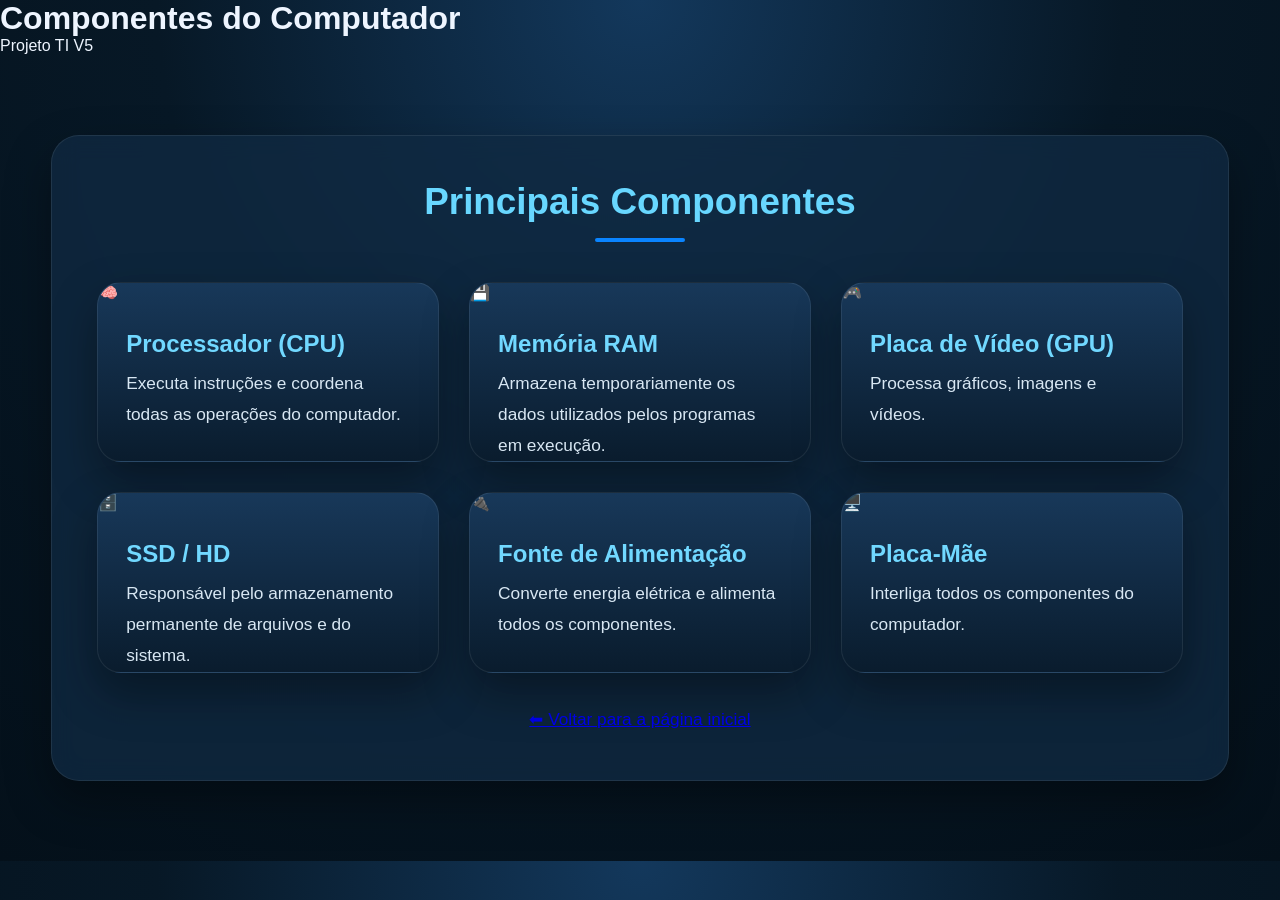
==== commit 20cde5e0: "Update componentes.html" ====
--- a/componentes.html
+++ b/componentes.html
@@ -4,7 +4,7 @@
 <meta charset="UTF-8">
 <meta name="viewport" content="width=device-width, initial-scale=1.0">
 <title>Componentes do Computador - Projeto TI V5</title>
-<link rel="stylesheet" href="style_v5.css">
+<link rel="stylesheet" href="style.css">
 </head>
 <body>
 
--- a/style.css
+++ b/style.css
@@ -0,0 +1,1610 @@
+/* Projeto TI V5 - Base inicial reconstruída a partir do V4 */
+
+/* ==========================================================
+   STYLE.CSS V4
+   PARTE 1
+   Base • Variáveis • Header • Hero
+========================================================== */
+
+/* ===========================
+   RESET
+=========================== */
+
+*{
+    margin:0;
+    padding:0;
+    box-sizing:border-box;
+}
+
+html{
+    scroll-behavior:smooth;
+}
+
+body{
+
+    font-family:'League Spartan',sans-serif;
+
+    background:
+    radial-gradient(circle at top,#13385c 0%,#071826 45%,#04101a 100%);
+
+    color:#eef5ff;
+
+    overflow-x:hidden;
+
+}
+
+/* ===========================
+   VARIÁVEIS
+=========================== */
+
+:root{
+
+    --bg:#071826;
+
+    --bg2:#102942;
+
+    --bg3:#153654;
+
+    --primary:#0A84FF;
+
+    --secondary:#59D4FF;
+
+    --text:#EAF5FF;
+
+    --text2:#C7DCEC;
+
+    --border:rgba(255,255,255,.08);
+
+    --shadow:0 20px 45px rgba(0,0,0,.35);
+
+}
+
+/* ===========================
+   SCROLLBAR
+=========================== */
+
+::-webkit-scrollbar{
+
+    width:10px;
+
+}
+
+::-webkit-scrollbar-track{
+
+    background:var(--bg);
+
+}
+
+::-webkit-scrollbar-thumb{
+
+    background:var(--primary);
+
+    border-radius:20px;
+
+}
+
+::-webkit-scrollbar-thumb:hover{
+
+    background:#39b8ff;
+
+}
+
+/* ===========================
+   HEADER
+=========================== */
+
+.header-apple{
+
+    position:fixed;
+    top:20px;
+    left:50%;
+    transform:translateX(-50%);
+
+    width:min(1300px,94%);
+
+    height:82px;
+
+    display:flex;
+    align-items:center;
+    justify-content:space-between;
+
+    padding:0 30px;
+
+    background:rgba(12,20,30,.55);
+
+    backdrop-filter:blur(24px);
+
+    -webkit-backdrop-filter:blur(24px);
+
+    border:1px solid rgba(255,255,255,.08);
+
+    border-radius:24px;
+
+    box-shadow:
+        0 20px 60px rgba(0,0,0,.35);
+
+    z-index:99999;
+
+    transition:.35s;
+
+}
+
+.header-apple:hover{
+
+    background:rgba(18,28,40,.70);
+
+}
+
+.logo-firjan{
+
+    width:140px;
+
+    display:block;
+
+}
+
+.header-center{
+
+    text-align:center;
+
+    flex:1;
+
+}
+
+.header-center h1{
+
+    font-size:2rem;
+
+    font-weight:700;
+
+    color:white;
+
+    letter-spacing:.5px;
+
+}
+
+.header-center p{
+
+    margin-top:8px;
+
+    color:#8fb8d9;
+
+    font-size:.95rem;
+
+}
+
+.menu-btn{
+
+    width:52px;
+    height:52px;
+
+    border:none;
+
+    border-radius:16px;
+
+    background:rgba(255,255,255,.08);
+
+    color:white;
+
+    font-size:26px;
+
+    cursor:pointer;
+
+    transition:.3s;
+
+}
+
+.menu-btn:hover{
+
+    transform:scale(1.08);
+
+    background:#0A84FF;
+
+}
+
+/* ===========================
+   HERO
+=========================== */
+
+.hero{
+
+    position:relative;
+
+    min-height:90vh;
+
+    display:flex;
+
+    justify-content:center;
+
+    align-items:center;
+
+    text-align:center;
+
+    overflow:hidden;
+
+    padding:90px 8%;
+
+    background:
+
+    linear-gradient(
+
+        rgba(5,20,35,.84),
+
+        rgba(5,20,35,.90)
+
+    ),
+
+    url("https://images.unsplash.com/photo-1518770660439-4636190af475?w=2000");
+
+    background-size:cover;
+
+    background-position:center;
+
+}
+
+/* brilho */
+
+.hero::before{
+
+content:"";
+
+position:absolute;
+
+width:700px;
+
+height:700px;
+
+background:
+
+radial-gradient(
+
+circle,
+
+rgba(0,132,255,.20),
+
+transparent 70%
+
+);
+
+right:-200px;
+
+top:-180px;
+
+}
+
+/* brilho inferior */
+
+.hero::after{
+
+content:"";
+
+position:absolute;
+
+width:500px;
+
+height:500px;
+
+background:
+
+radial-gradient(
+
+circle,
+
+rgba(0,180,255,.15),
+
+transparent 70%
+
+);
+
+left:-150px;
+
+bottom:-180px;
+
+}
+
+.hero-conteudo{
+
+position:relative;
+
+z-index:2;
+
+max-width:950px;
+
+}
+
+.badge{
+
+display:inline-block;
+
+padding:12px 22px;
+
+border-radius:40px;
+
+background:rgba(10,132,255,.18);
+
+border:1px solid rgba(255,255,255,.08);
+
+color:#72d8ff;
+
+font-weight:700;
+
+margin-bottom:28px;
+
+}
+
+.hero h2{
+
+font-size:3.8rem;
+
+line-height:1.1;
+
+margin-bottom:25px;
+
+color:white;
+
+}
+
+.hero p{
+
+font-size:1.18rem;
+
+line-height:1.9;
+
+color:var(--text2);
+
+max-width:850px;
+
+margin:auto;
+
+}
+
+/* ===========================
+   BOTÕES
+=========================== */
+
+.hero-botoes{
+
+display:flex;
+
+justify-content:center;
+
+gap:20px;
+
+margin-top:45px;
+
+flex-wrap:wrap;
+
+}
+
+.hero-botoes a{
+
+padding:18px 36px;
+
+border-radius:40px;
+
+text-decoration:none;
+
+font-weight:700;
+
+transition:.35s;
+
+}
+
+.hero-botoes a:first-child{
+
+background:linear-gradient(
+
+135deg,
+
+var(--primary),
+
+#46c7ff
+
+);
+
+color:white;
+
+box-shadow:
+
+0 12px 30px rgba(0,132,255,.35);
+
+}
+
+.hero-botoes a:last-child{
+
+border:2px solid rgba(255,255,255,.15);
+
+color:white;
+
+}
+
+.hero-botoes a:hover{
+
+transform:translateY(-6px);
+
+}
+
+/* ===========================
+   SEÇÕES
+=========================== */
+
+.secao{
+
+width:min(1200px,92%);
+
+margin:80px auto;
+
+padding:45px;
+
+border-radius:28px;
+
+background:rgba(16,42,66,.78);
+
+backdrop-filter:blur(12px);
+
+border:1px solid var(--border);
+
+box-shadow:var(--shadow);
+
+}
+
+.secao h2{
+
+font-size:2.3rem;
+
+text-align:center;
+
+margin-bottom:20px;
+
+color:#68d7ff;
+
+}
+
+.secao h2::after{
+
+content:"";
+
+display:block;
+
+width:90px;
+
+height:4px;
+
+margin:15px auto 0;
+
+border-radius:50px;
+
+background:var(--primary);
+
+}
+
+.secao p{
+
+font-size:1.08rem;
+
+line-height:1.9;
+
+color:var(--text2);
+
+}
+
+.texto-centro{
+
+text-align:center;
+
+max-width:900px;
+
+margin:auto;
+
+}
+/* ==========================================================
+   STYLE.CSS V4
+   PARTE 2
+   Cards • Banners • Imagens • Vídeos
+========================================================== */
+
+/* ===========================
+        GRID DOS CARDS
+=========================== */
+
+.cards-grid,
+.cards-ti{
+
+    display:grid;
+
+    grid-template-columns:repeat(auto-fit,minmax(300px,1fr));
+
+    gap:30px;
+
+    margin-top:40px;
+
+}
+
+
+/* ===========================
+        CARD PADRÃO
+=========================== */
+
+.card,
+.card-ti,
+.card-info{
+
+    position:relative;
+
+    overflow:hidden;
+
+    border-radius:24px;
+
+    background:linear-gradient(
+        180deg,
+        rgba(25,58,92,.95),
+        rgba(10,28,45,.96)
+    );
+
+    border:1px solid rgba(255,255,255,.08);
+
+    box-shadow:
+    0 20px 45px rgba(0,0,0,.35);
+
+    transition:.35s;
+
+}
+
+
+/* brilho */
+
+.card::before,
+.card-ti::before,
+.card-info::before{
+
+content:"";
+
+position:absolute;
+
+top:0;
+left:-120%;
+
+width:70%;
+
+height:100%;
+
+background:
+
+linear-gradient(
+
+90deg,
+
+transparent,
+
+rgba(255,255,255,.10),
+
+transparent
+
+);
+
+transition:.7s;
+
+}
+
+
+.card:hover::before,
+.card-ti:hover::before,
+.card-info:hover::before{
+
+left:140%;
+
+}
+
+
+.card:hover,
+.card-ti:hover,
+.card-info:hover{
+
+transform:
+
+translateY(-10px);
+
+box-shadow:
+
+0 30px 60px rgba(0,132,255,.25);
+
+border-color:#3fb8ff;
+
+}
+
+
+/* ===========================
+        IMAGENS
+=========================== */
+
+.card img,
+.card-ti img,
+.card-info img{
+
+width:100%;
+
+height:240px;
+
+object-fit:cover;
+
+display:block;
+
+transition:.6s;
+
+}
+
+.card:hover img,
+.card-ti:hover img,
+.card-info:hover img{
+
+transform:scale(1.08);
+
+}
+
+
+/* ===========================
+        ÍCONE
+=========================== */
+
+.card span,
+.card-ti span{
+
+display:flex;
+
+justify-content:center;
+
+align-items:center;
+
+margin-top:30px;
+
+font-size:60px;
+
+}
+
+
+/* ===========================
+        TÍTULOS
+=========================== */
+
+.card h3,
+.card-ti h3,
+.card-info h3{
+
+padding:28px 28px 10px;
+
+font-size:1.5rem;
+
+color:#71d8ff;
+
+}
+
+
+.card p,
+.card-ti p,
+.card-info p{
+
+padding:0 28px;
+
+color:#d8e7f3;
+
+line-height:1.8;
+
+}
+
+
+.card ul,
+.card-ti ul,
+.card-info ul{
+
+margin:20px 45px;
+
+line-height:2;
+
+color:white;
+
+}
+
+
+.card li,
+.card-ti li,
+.card-info li{
+
+margin-bottom:8px;
+
+}
+
+
+.card strong,
+.card-ti strong,
+.card-info strong{
+
+color:#73d8ff;
+
+}
+
+
+/* ===========================
+        BADGE
+=========================== */
+
+.badge-card{
+
+display:inline-block;
+
+margin:25px;
+
+padding:8px 16px;
+
+border-radius:30px;
+
+background:#0a84ff;
+
+color:white;
+
+font-size:.85rem;
+
+font-weight:700;
+
+}
+
+
+/* ===========================
+        BANNERS
+=========================== */
+
+.banner{
+
+width:min(1200px,92%);
+
+margin:70px auto;
+
+overflow:hidden;
+
+border-radius:30px;
+
+box-shadow:
+
+0 20px 45px rgba(0,0,0,.35);
+
+}
+
+
+.banner img{
+
+width:100%;
+
+display:block;
+
+transition:.8s;
+
+}
+
+
+.banner:hover img{
+
+transform:scale(1.05);
+
+}
+
+
+/* ===========================
+        IFRAME CANVA
+=========================== */
+
+.grafico-canva{
+
+margin-top:35px;
+
+overflow:hidden;
+
+border-radius:24px;
+
+border:1px solid rgba(255,255,255,.08);
+
+box-shadow:
+
+0 20px 40px rgba(0,0,0,.35);
+
+}
+
+
+.grafico-canva iframe{
+
+width:100%;
+
+height:600px;
+
+border:none;
+
+}
+
+
+/* ===========================
+        PODCAST
+=========================== */
+
+.video-container{
+
+margin-top:35px;
+
+overflow:hidden;
+
+border-radius:24px;
+
+box-shadow:
+
+0 25px 45px rgba(0,0,0,.35);
+
+}
+
+
+.video-container iframe{
+
+width:100%;
+
+height:600px;
+
+border:none;
+
+}
+
+
+/* ===========================
+        LISTAS
+=========================== */
+
+.secao ul{
+
+margin-top:25px;
+
+padding-left:25px;
+
+line-height:2;
+
+color:#dbe8f2;
+
+}
+
+
+.secao li{
+
+margin-bottom:10px;
+
+}
+
+
+/* ===========================
+        CITAÇÕES
+=========================== */
+
+blockquote{
+
+margin-top:30px;
+
+padding:25px;
+
+border-left:5px solid #0a84ff;
+
+background:rgba(255,255,255,.03);
+
+border-radius:12px;
+
+font-style:italic;
+
+color:#d9e8f2;
+
+}
+
+
+/* ===========================
+        TABELAS
+=========================== */
+
+table{
+
+width:100%;
+
+margin-top:30px;
+
+border-collapse:collapse;
+
+overflow:hidden;
+
+border-radius:20px;
+
+}
+
+
+th{
+
+background:#0a84ff;
+
+color:white;
+
+padding:16px;
+
+}
+
+
+td{
+
+padding:16px;
+
+background:#13385c;
+
+border-bottom:1px solid rgba(255,255,255,.05);
+
+}
+
+
+/* ===========================
+        DESTAQUES
+=========================== */
+
+.destaque{
+
+padding:30px;
+
+border-radius:22px;
+
+background:
+
+linear-gradient(
+
+135deg,
+
+#0a84ff,
+
+#1d4ed8
+
+);
+
+box-shadow:
+
+0 20px 40px rgba(0,132,255,.25);
+
+color:white;
+
+margin-top:35px;
+
+}
+
+
+.destaque h3{
+
+color:white;
+
+margin-bottom:15px;
+
+}
+
+.destaque p{
+
+color:white;
+
+}
+/* ==========================================================
+   STYLE.CSS V4
+   PARTE 3
+   Menu • Popups • Rodapé • Extras • Responsivo
+========================================================== */
+
+
+/* ===========================
+        MENU LATERAL
+=========================== */
+
+.menu{
+
+    position:fixed;
+
+    top:0;
+
+    right:-100%;
+
+    width:340px;
+
+    max-width:90vw;
+
+    height:100vh;
+
+    padding:30px;
+
+    overflow-y:auto;
+
+    background:#081725;
+
+    box-shadow:-15px 0 40px rgba(0,0,0,.45);
+
+    transition:right .35s ease;
+
+    z-index:99999;
+
+}
+
+.menu.ativo{
+
+    right:0;
+
+}
+
+.menu h2{
+
+    color:#67d7ff;
+
+    margin:25px 0 15px;
+
+}
+
+.menu hr{
+
+    border:none;
+
+    border-top:1px solid rgba(255,255,255,.08);
+
+    margin:25px 0;
+
+}
+
+.config-item{
+
+    display:flex;
+
+    flex-direction:column;
+
+    gap:10px;
+
+}
+
+.config-item label{
+
+    color:white;
+
+}
+
+.config-item select{
+
+    padding:12px;
+
+    border:none;
+
+    border-radius:12px;
+
+    background:#16314c;
+
+    color:white;
+
+}
+
+.menu-links{
+
+    display:flex;
+
+    flex-direction:column;
+
+    gap:15px;
+
+}
+
+.menu-links a,
+.menu-link-btn{
+
+    text-decoration:none;
+
+    border:none;
+
+    border-radius:14px;
+
+    padding:15px;
+
+    background:linear-gradient(135deg,#0a84ff,#3bbcff);
+
+    color:white;
+
+    font-weight:700;
+
+    cursor:pointer;
+
+    transition:.3s;
+
+}
+
+.menu-links a:hover,
+.menu-link-btn:hover{
+
+    transform:translateX(6px);
+
+    box-shadow:0 10px 25px rgba(0,132,255,.35);
+
+}
+
+.integrantes p{
+
+    margin:10px 0;
+
+    color:#d8e7f2;
+
+}
+
+.fechar-menu{
+
+    position:absolute;
+
+    top:20px;
+
+    right:25px;
+
+    font-size:32px;
+
+    color:white;
+
+    cursor:pointer;
+
+    transition:.3s;
+
+}
+
+.fechar-menu:hover{
+
+    color:#61d7ff;
+
+    transform:rotate(90deg);
+
+}
+
+
+/* ===========================
+        POPUPS
+=========================== */
+
+.popup-overlay{
+
+    position:fixed;
+
+    inset:0;
+
+    display:none;
+
+    justify-content:center;
+
+    align-items:center;
+
+    background:rgba(0,0,0,.80);
+
+    padding:20px;
+
+    z-index:99998;
+
+}
+
+.popup-box{
+
+    width:900px;
+
+    max-width:95%;
+
+    max-height:90vh;
+
+    overflow:hidden;
+
+    border-radius:24px;
+
+    background:#102942;
+
+    border:1px solid rgba(255,255,255,.08);
+
+    box-shadow:0 25px 55px rgba(0,0,0,.45);
+
+}
+
+.popup-box h2{
+
+    padding:25px 30px 0;
+
+    color:#66d7ff;
+
+}
+
+.popup-scroll{
+
+    max-height:72vh;
+
+    overflow-y:auto;
+
+    padding:30px;
+
+}
+
+.popup-scroll h3{
+
+    color:#7ddfff;
+
+    margin:20px 0 10px;
+
+}
+
+.popup-scroll p{
+
+    color:#dce8f2;
+
+    line-height:1.8;
+
+}
+
+.popup-scroll hr{
+
+    margin:30px 0;
+
+    border:none;
+
+    border-top:1px solid rgba(255,255,255,.08);
+
+}
+
+.fechar-popup{
+
+    float:right;
+
+    margin:20px;
+
+    font-size:30px;
+
+    color:white;
+
+    cursor:pointer;
+
+    transition:.3s;
+
+}
+
+.fechar-popup:hover{
+
+    color:#55d2ff;
+
+}
+
+
+/* ===========================
+      VOLTAR AO TOPO
+=========================== */
+
+#topo{
+
+    position:fixed;
+
+    bottom:25px;
+
+    right:25px;
+
+    width:55px;
+
+    height:55px;
+
+    display:flex;
+
+    justify-content:center;
+
+    align-items:center;
+
+    text-decoration:none;
+
+    border-radius:50%;
+
+    background:linear-gradient(135deg,#0a84ff,#37b8ff);
+
+    color:white;
+
+    font-size:24px;
+
+    box-shadow:0 10px 25px rgba(0,132,255,.35);
+
+    transition:.3s;
+
+    z-index:999;
+
+}
+
+#topo:hover{
+
+    transform:translateY(-5px);
+
+}
+
+
+/* ===========================
+          FOOTER
+=========================== */
+
+footer{
+
+    margin-top:80px;
+
+    padding:60px 20px;
+
+    text-align:center;
+
+    background:#06111d;
+
+    border-top:1px solid rgba(255,255,255,.08);
+
+}
+
+footer h3{
+
+    color:#6bd5ff;
+
+    font-size:2rem;
+
+    margin-bottom:20px;
+
+}
+
+footer p{
+
+    color:#cfdbe6;
+
+    line-height:1.8;
+
+}
+
+
+/* ===========================
+        ANIMAÇÕES
+=========================== */
+
+@keyframes aparecer{
+
+    from{
+
+        opacity:0;
+
+        transform:translateY(35px);
+
+    }
+
+    to{
+
+        opacity:1;
+
+        transform:translateY(0);
+
+    }
+
+}
+
+.hero,
+.secao,
+.banner,
+.card,
+.card-ti,
+.card-info{
+
+    animation:aparecer .8s ease;
+
+}
+
+@keyframes flutuar{
+
+0%{
+
+transform:translateY(0);
+
+}
+
+50%{
+
+transform:translateY(-8px);
+
+}
+
+100%{
+
+transform:translateY(0);
+
+}
+
+}
+
+.logo{
+
+animation:flutuar 5s ease-in-out infinite;
+
+}
+
+
+/* ===========================
+       SELEÇÃO DE TEXTO
+=========================== */
+
+::selection{
+
+    background:#0a84ff;
+
+    color:white;
+
+}
+
+
+/* ===========================
+       RESPONSIVIDADE
+=========================== */
+
+@media(max-width:900px){
+
+header{
+
+flex-direction:column;
+
+gap:18px;
+
+padding:20px;
+
+}
+
+.logo{
+
+width:130px;
+
+}
+
+.titulo-site h1{
+
+font-size:1.7rem;
+
+}
+
+.hero{
+
+min-height:75vh;
+
+padding:80px 30px;
+
+}
+
+.hero h2{
+
+font-size:2.5rem;
+
+}
+
+.hero p{
+
+font-size:1rem;
+
+}
+
+.hero-botoes{
+
+flex-direction:column;
+
+align-items:center;
+
+}
+
+.hero-botoes a{
+
+width:100%;
+
+max-width:350px;
+
+text-align:center;
+
+}
+
+.grafico-canva iframe,
+
+.video-container iframe{
+
+height:400px;
+
+}
+
+.menu{
+
+width:100%;
+
+max-width:100%;
+
+}
+
+.popup-box{
+
+width:100%;
+
+}
+
+}
+
+
+@media(max-width:600px){
+
+.secao{
+
+padding:28px;
+
+margin:45px auto;
+
+}
+
+.secao h2{
+
+font-size:1.8rem;
+
+}
+
+.hero{
+
+min-height:65vh;
+
+}
+
+.hero h2{
+
+font-size:2rem;
+
+}
+
+.hero p{
+
+font-size:.95rem;
+
+}
+
+.cards-grid,
+.cards-ti{
+
+grid-template-columns:1fr;
+
+}
+
+.card img,
+.card-ti img,
+.card-info img{
+
+height:200px;
+
+}
+
+.banner{
+
+border-radius:20px;
+
+}
+
+.menu-btn{
+
+width:48px;
+
+height:48px;
+
+font-size:24px;
+
+}
+
+footer{
+
+padding:40px 20px;
+
+}
+
+footer h3{
+
+font-size:1.5rem;
+
+}
+
+#topo{
+
+width:48px;
+
+height:48px;
+
+font-size:20px;
+
+bottom:18px;
+
+right:18px;
+
+}
+
+}
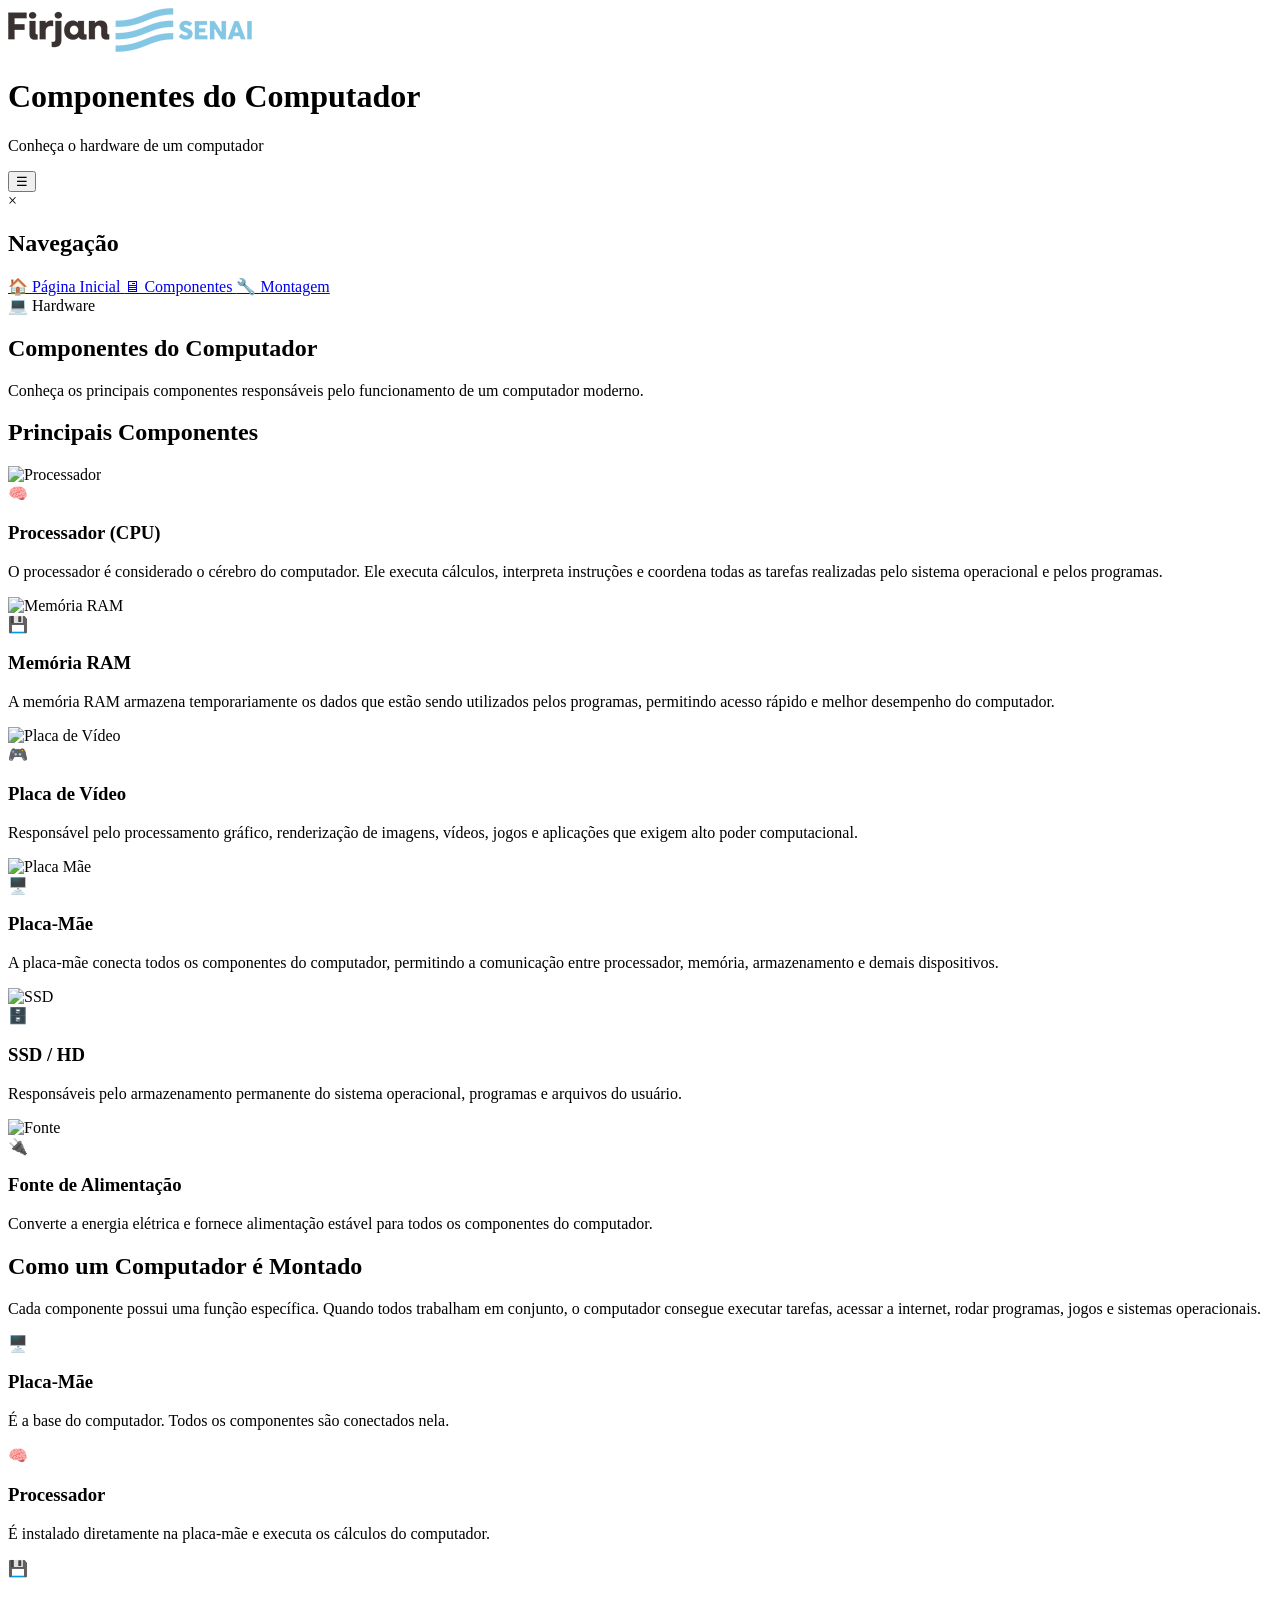
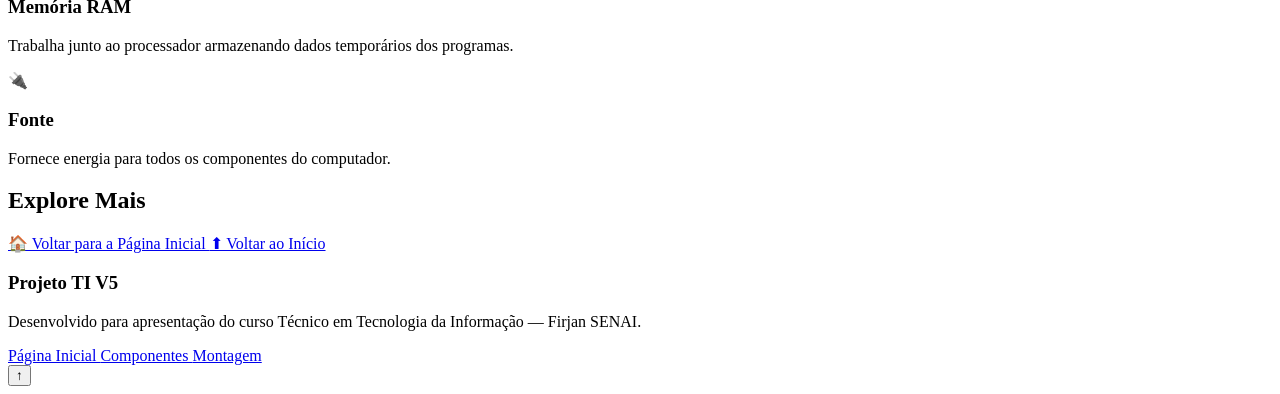
==== commit 29554490: "Create componentes.html" ====
--- a/componentes.html
+++ b/componentes.html
@@ -1,68 +1,496 @@
 <!DOCTYPE html>
 <html lang="pt-BR">
+
 <head>
-<meta charset="UTF-8">
-<meta name="viewport" content="width=device-width, initial-scale=1.0">
-<title>Componentes do Computador - Projeto TI V5</title>
-<link rel="stylesheet" href="style.css">
+
+    <meta charset="UTF-8">
+
+    <meta name="viewport"
+          content="width=device-width, initial-scale=1.0">
+
+    <title>Componentes do Computador | Projeto TI V5</title>
+
+    <link rel="stylesheet" href="style.css">
+
+    <link rel="stylesheet" href="componentes.css">
+
+    <link rel="preconnect" href="https://fonts.googleapis.com">
+
+    <link rel="preconnect"
+          href="https://fonts.gstatic.com"
+          crossorigin>
+
+    <link href="https://fonts.googleapis.com/css2?family=League+Spartan:wght@300;400;600;700;800&display=swap"
+          rel="stylesheet">
+
 </head>
+
 <body>
 
-<header>
-  <div class="titulo-site">
-    <h1>Componentes do Computador</h1>
-    <p>Projeto TI V5</p>
-  </div>
+<header class="header-apple">
+
+    <img
+        src="firjan.png"
+        alt="Firjan SENAI"
+        class="logo-firjan">
+
+    <div class="header-center">
+
+        <h1>
+
+            Componentes do Computador
+
+        </h1>
+
+        <p>
+
+            Conheça o hardware de um computador
+
+        </p>
+
+    </div>
+
+    <button
+        class="menu-btn"
+        onclick="abrirMenu()">
+
+        ☰
+
+    </button>
+
 </header>
 
-<section class="secao">
-  <h2>Principais Componentes</h2>
-
-  <div class="cards-grid">
-
-    <div class="card-info">
-      <span>🧠</span>
-      <h3>Processador (CPU)</h3>
-      <p>Executa instruções e coordena todas as operações do computador.</p>
-    </div>
-
-    <div class="card-info">
-      <span>💾</span>
-      <h3>Memória RAM</h3>
-      <p>Armazena temporariamente os dados utilizados pelos programas em execução.</p>
-    </div>
-
-    <div class="card-info">
-      <span>🎮</span>
-      <h3>Placa de Vídeo (GPU)</h3>
-      <p>Processa gráficos, imagens e vídeos.</p>
-    </div>
-
-    <div class="card-info">
-      <span>🗄️</span>
-      <h3>SSD / HD</h3>
-      <p>Responsável pelo armazenamento permanente de arquivos e do sistema.</p>
-    </div>
-
-    <div class="card-info">
-      <span>🔌</span>
-      <h3>Fonte de Alimentação</h3>
-      <p>Converte energia elétrica e alimenta todos os componentes.</p>
-    </div>
-
-    <div class="card-info">
-      <span>🖥️</span>
-      <h3>Placa-Mãe</h3>
-      <p>Interliga todos os componentes do computador.</p>
-    </div>
-
-  </div>
-
-  <p style="margin-top:30px;text-align:center;">
-    <a href="index_v5.html">⬅ Voltar para a página inicial</a>
-  </p>
+<nav
+    id="menu"
+    class="menu">
+
+    <span
+        class="fechar-menu"
+        onclick="fecharMenu()">
+
+        ×
+
+    </span>
+
+    <h2>Navegação</h2>
+
+    <div class="menu-links">
+
+        <a href="index.html">
+
+            🏠 Página Inicial
+
+        </a>
+
+        <a href="#componentes">
+
+            🖥 Componentes
+
+        </a>
+
+        <a href="#montagem">
+
+            🔧 Montagem
+
+        </a>
+
+    </div>
+
+</nav>
+
+<section
+    class="hero"
+    id="componentes">
+
+    <div class="hero-conteudo">
+
+        <div class="badge">
+
+            💻 Hardware
+
+        </div>
+
+        <h2>
+
+            Componentes do Computador
+
+        </h2>
+
+        <p>
+
+            Conheça os principais componentes responsáveis pelo funcionamento de um computador moderno.
+
+        </p>
+
+    </div>
+
 </section>
 
+<section class="secao fade">
+
+    <h2>
+
+        Principais Componentes
+
+    </h2>
+
+    <div class="cards-grid">
+<!-- ==========================
+     PROCESSADOR
+========================== -->
+
+<article class="card">
+
+    <img src="img/cpu.jpg" alt="Processador">
+
+    <div class="card-conteudo">
+
+        <div class="card-icone">🧠</div>
+
+        <h3>Processador (CPU)</h3>
+
+        <p>
+
+            O processador é considerado o cérebro do computador.
+            Ele executa cálculos, interpreta instruções e coordena
+            todas as tarefas realizadas pelo sistema operacional e
+            pelos programas.
+
+        </p>
+
+    </div>
+
+</article>
+
+<!-- ==========================
+     MEMÓRIA RAM
+========================== -->
+
+<article class="card">
+
+    <img src="img/ram.jpg" alt="Memória RAM">
+
+    <div class="card-conteudo">
+
+        <div class="card-icone">💾</div>
+
+        <h3>Memória RAM</h3>
+
+        <p>
+
+            A memória RAM armazena temporariamente os dados que estão
+            sendo utilizados pelos programas, permitindo acesso rápido
+            e melhor desempenho do computador.
+
+        </p>
+
+    </div>
+
+</article>
+
+<!-- ==========================
+     PLACA DE VÍDEO
+========================== -->
+
+<article class="card">
+
+    <img src="img/gpu.jpg" alt="Placa de Vídeo">
+
+    <div class="card-conteudo">
+
+        <div class="card-icone">🎮</div>
+
+        <h3>Placa de Vídeo</h3>
+
+        <p>
+
+            Responsável pelo processamento gráfico, renderização de
+            imagens, vídeos, jogos e aplicações que exigem alto poder
+            computacional.
+
+        </p>
+
+    </div>
+
+</article>
+
+<!-- ==========================
+     PLACA-MÃE
+========================== -->
+
+<article class="card">
+
+    <img src="img/placa-mae.jpg" alt="Placa Mãe">
+
+    <div class="card-conteudo">
+
+        <div class="card-icone">🖥️</div>
+
+        <h3>Placa-Mãe</h3>
+
+        <p>
+
+            A placa-mãe conecta todos os componentes do computador,
+            permitindo a comunicação entre processador, memória,
+            armazenamento e demais dispositivos.
+
+        </p>
+
+    </div>
+
+</article>
+
+<!-- ==========================
+     SSD
+========================== -->
+
+<article class="card">
+
+    <img src="img/ssd.jpg" alt="SSD">
+
+    <div class="card-conteudo">
+
+        <div class="card-icone">🗄️</div>
+
+        <h3>SSD / HD</h3>
+
+        <p>
+
+            Responsáveis pelo armazenamento permanente do sistema
+            operacional, programas e arquivos do usuário.
+
+        </p>
+
+    </div>
+
+</article>
+
+<!-- ==========================
+     FONTE
+========================== -->
+
+<article class="card">
+
+    <img src="img/fonte.jpg" alt="Fonte">
+
+    <div class="card-conteudo">
+
+        <div class="card-icone">🔌</div>
+
+        <h3>Fonte de Alimentação</h3>
+
+        <p>
+
+            Converte a energia elétrica e fornece alimentação estável
+            para todos os componentes do computador.
+
+        </p>
+
+    </div>
+
+</article>
+
+</div>
+
+</section>
+<!-- ==========================
+     COMO MONTAR UM COMPUTADOR
+========================== -->
+
+<section
+    class="secao fade"
+    id="montagem">
+
+    <h2>
+
+        Como um Computador é Montado
+
+    </h2>
+
+    <p class="texto-centro">
+
+        Cada componente possui uma função específica. Quando todos
+        trabalham em conjunto, o computador consegue executar tarefas,
+        acessar a internet, rodar programas, jogos e sistemas
+        operacionais.
+
+    </p>
+
+    <div class="areas-grid">
+
+        <article class="area-card">
+
+            <div class="area-icone">
+                🖥️
+            </div>
+
+            <h3>
+
+                Placa-Mãe
+
+            </h3>
+
+            <p>
+
+                É a base do computador. Todos os componentes são
+                conectados nela.
+
+            </p>
+
+        </article>
+
+        <article class="area-card">
+
+            <div class="area-icone">
+                🧠
+            </div>
+
+            <h3>
+
+                Processador
+
+            </h3>
+
+            <p>
+
+                É instalado diretamente na placa-mãe e executa os
+                cálculos do computador.
+
+            </p>
+
+        </article>
+
+        <article class="area-card">
+
+            <div class="area-icone">
+                💾
+            </div>
+
+            <h3>
+
+                Memória RAM
+
+            </h3>
+
+            <p>
+
+                Trabalha junto ao processador armazenando dados
+                temporários dos programas.
+
+            </p>
+
+        </article>
+
+        <article class="area-card">
+
+            <div class="area-icone">
+                🔌
+            </div>
+
+            <h3>
+
+                Fonte
+
+            </h3>
+
+            <p>
+
+                Fornece energia para todos os componentes do computador.
+
+            </p>
+
+        </article>
+
+    </div>
+
+</section>
+
+<!-- ==========================
+     BOTÕES
+========================== -->
+
+<section class="secao fade">
+
+    <h2>
+
+        Explore Mais
+
+    </h2>
+
+    <div class="hero-botoes">
+
+        <a
+            class="btn-principal"
+            href="index.html">
+
+            🏠 Voltar para a Página Inicial
+
+        </a>
+
+        <a
+            class="btn-secundario"
+            href="#componentes">
+
+            ⬆ Voltar ao Início
+
+        </a>
+
+    </div>
+
+</section>
+
+<!-- ==========================
+     RODAPÉ
+========================== -->
+
+<footer>
+
+    <h3>
+
+        Projeto TI V5
+
+    </h3>
+
+    <p>
+
+        Desenvolvido para apresentação do curso Técnico em
+        Tecnologia da Informação — Firjan SENAI.
+
+    </p>
+
+    <div class="footer-links">
+
+        <a href="index.html">
+
+            Página Inicial
+
+        </a>
+
+        <a href="#componentes">
+
+            Componentes
+
+        </a>
+
+        <a href="#montagem">
+
+            Montagem
+
+        </a>
+
+    </div>
+
+</footer>
+
+<button
+    class="topo"
+    onclick="window.scrollTo({top:0,behavior:'smooth'})">
+
+    ↑
+
+</button>
+
 <script src="back.js"></script>
+
 </body>
 </html>
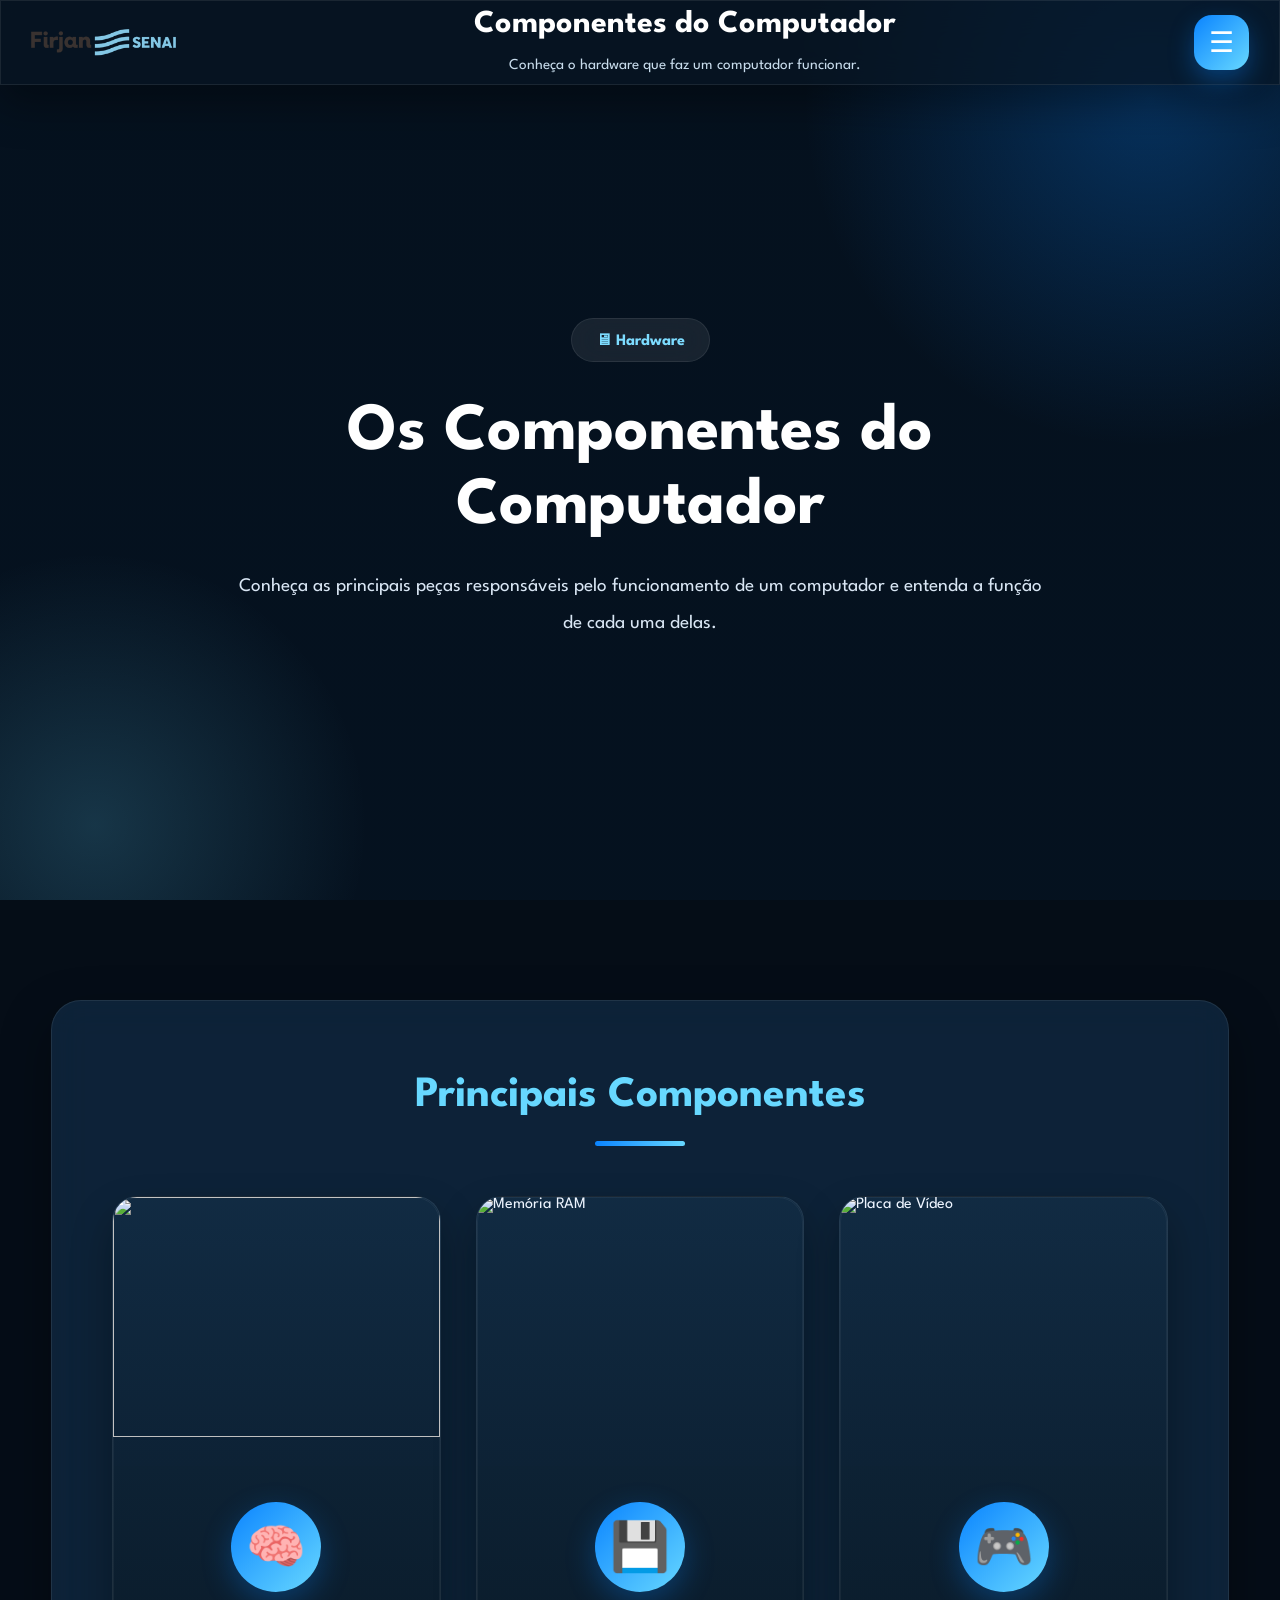
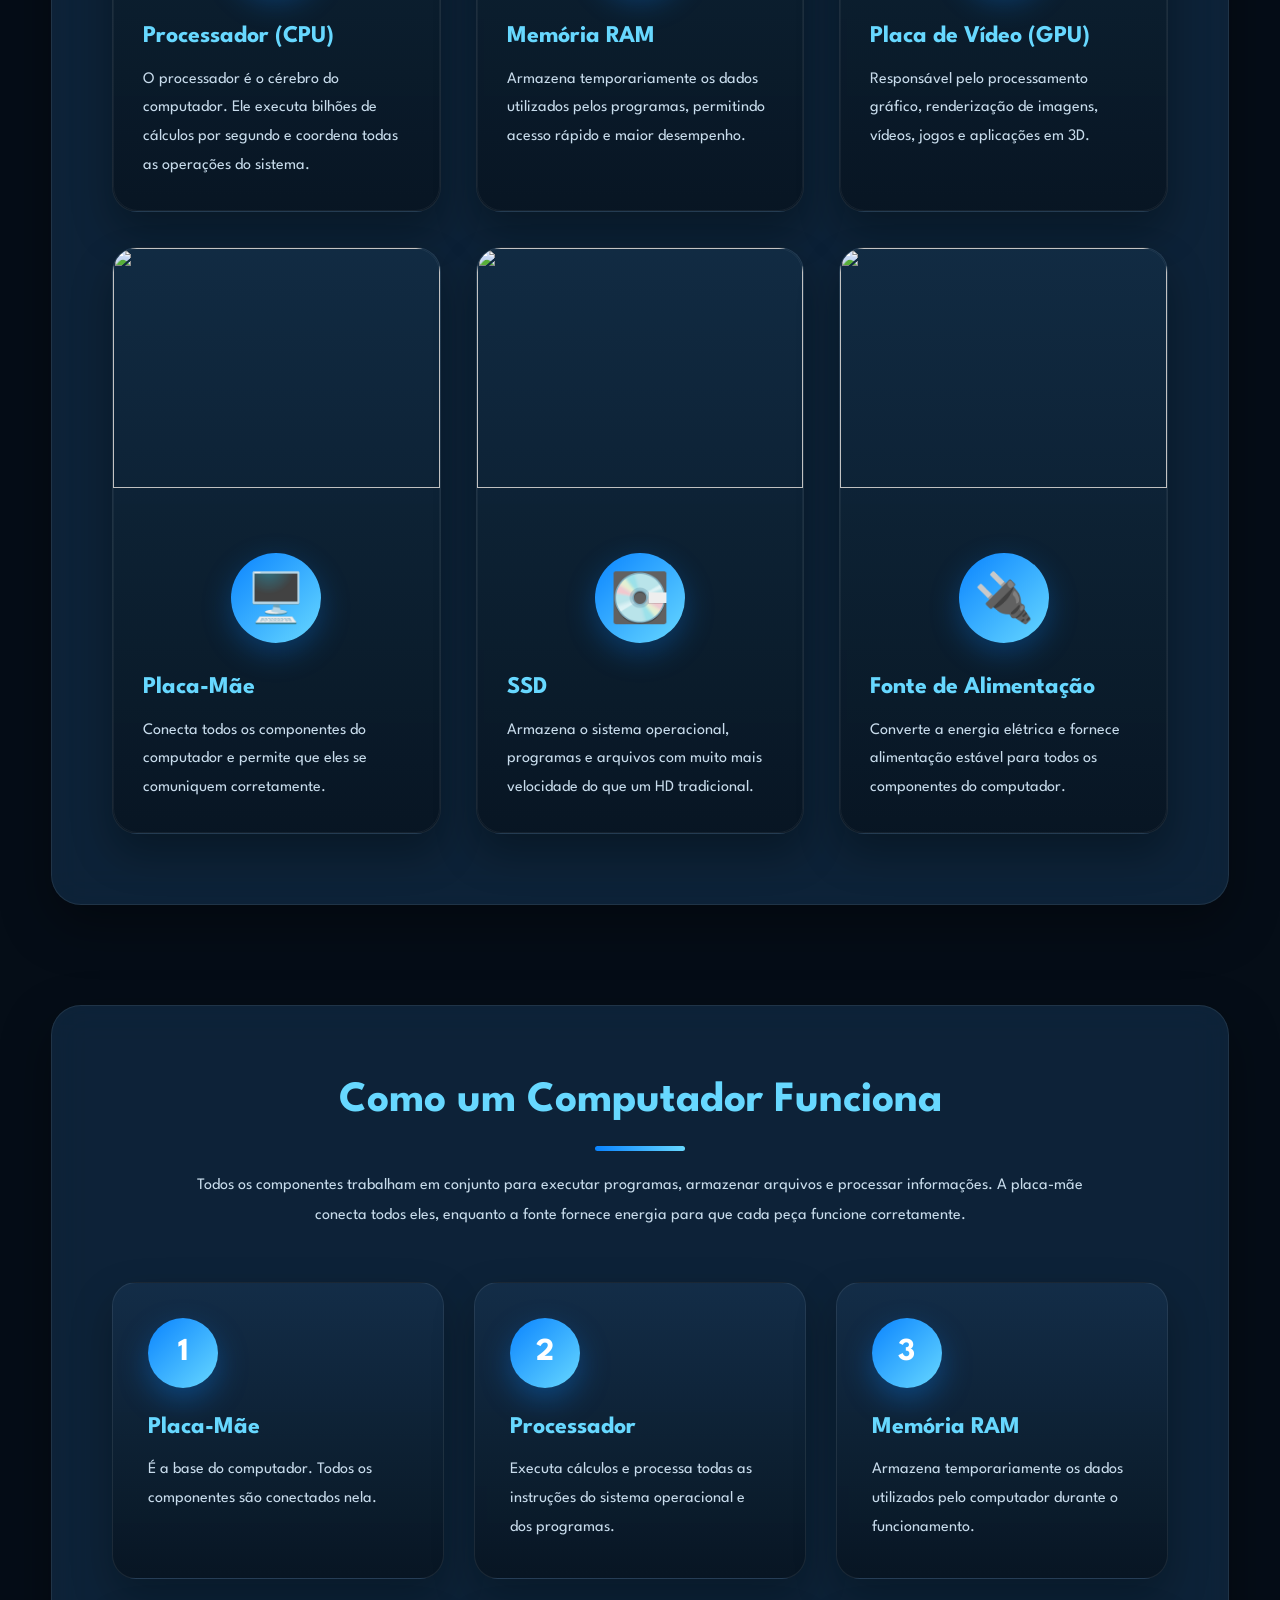
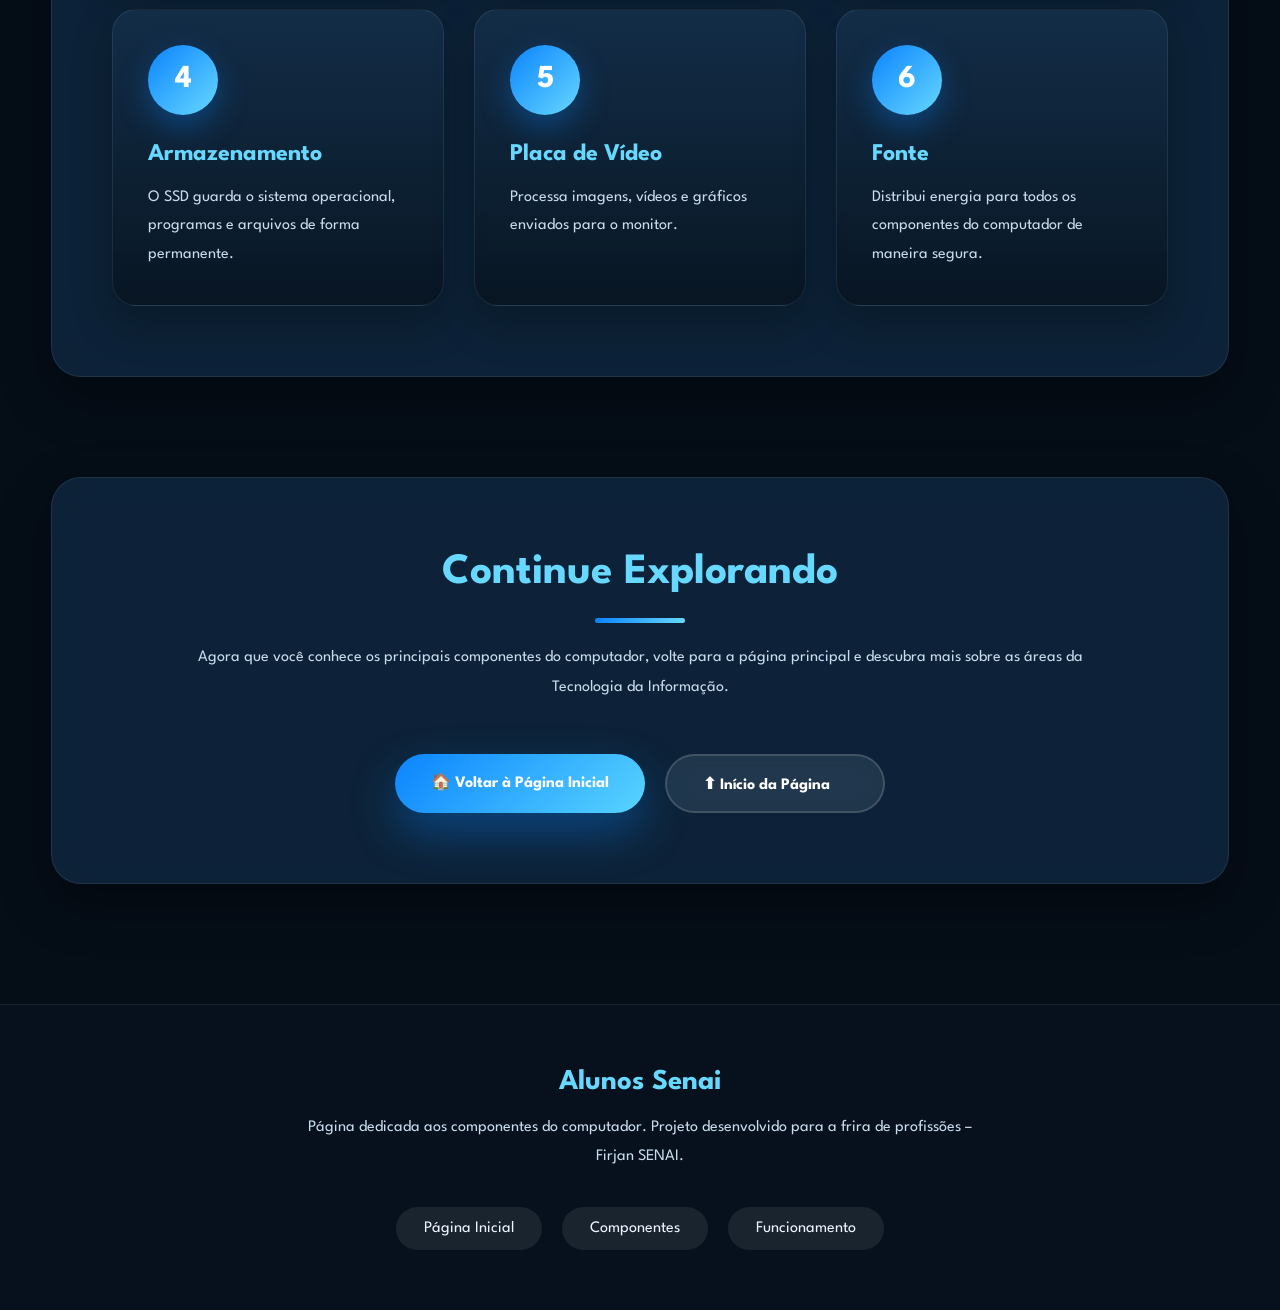
==== commit 2baa0db2: "Add files via upload" ====
--- a/componentes.html
+++ b/componentes.html
@@ -1,496 +1,514 @@
-<!DOCTYPE html>
-<html lang="pt-BR">
-
-<head>
-
-    <meta charset="UTF-8">
-
-    <meta name="viewport"
-          content="width=device-width, initial-scale=1.0">
-
-    <title>Componentes do Computador | Projeto TI V5</title>
-
-    <link rel="stylesheet" href="style.css">
-
-    <link rel="stylesheet" href="componentes.css">
-
-    <link rel="preconnect" href="https://fonts.googleapis.com">
-
-    <link rel="preconnect"
-          href="https://fonts.gstatic.com"
-          crossorigin>
-
-    <link href="https://fonts.googleapis.com/css2?family=League+Spartan:wght@300;400;600;700;800&display=swap"
-          rel="stylesheet">
-
-</head>
-
-<body>
-
-<header class="header-apple">
-
-    <img
-        src="firjan.png"
-        alt="Firjan SENAI"
-        class="logo-firjan">
-
-    <div class="header-center">
-
-        <h1>
-
-            Componentes do Computador
-
-        </h1>
-
-        <p>
-
-            Conheça o hardware de um computador
-
-        </p>
-
-    </div>
-
-    <button
-        class="menu-btn"
-        onclick="abrirMenu()">
-
-        ☰
-
-    </button>
-
-</header>
-
-<nav
-    id="menu"
-    class="menu">
-
-    <span
-        class="fechar-menu"
-        onclick="fecharMenu()">
-
-        ×
-
-    </span>
-
-    <h2>Navegação</h2>
-
-    <div class="menu-links">
-
-        <a href="index.html">
-
-            🏠 Página Inicial
-
-        </a>
-
-        <a href="#componentes">
-
-            🖥 Componentes
-
-        </a>
-
-        <a href="#montagem">
-
-            🔧 Montagem
-
-        </a>
-
-    </div>
-
-</nav>
-
-<section
-    class="hero"
-    id="componentes">
-
-    <div class="hero-conteudo">
-
-        <div class="badge">
-
-            💻 Hardware
-
-        </div>
-
-        <h2>
-
-            Componentes do Computador
-
-        </h2>
-
-        <p>
-
-            Conheça os principais componentes responsáveis pelo funcionamento de um computador moderno.
-
-        </p>
-
-    </div>
-
-</section>
-
-<section class="secao fade">
-
-    <h2>
-
-        Principais Componentes
-
-    </h2>
-
-    <div class="cards-grid">
-<!-- ==========================
-     PROCESSADOR
-========================== -->
-
-<article class="card">
-
-    <img src="img/cpu.jpg" alt="Processador">
-
-    <div class="card-conteudo">
-
-        <div class="card-icone">🧠</div>
-
-        <h3>Processador (CPU)</h3>
-
-        <p>
-
-            O processador é considerado o cérebro do computador.
-            Ele executa cálculos, interpreta instruções e coordena
-            todas as tarefas realizadas pelo sistema operacional e
-            pelos programas.
-
-        </p>
-
-    </div>
-
-</article>
-
-<!-- ==========================
-     MEMÓRIA RAM
-========================== -->
-
-<article class="card">
-
-    <img src="img/ram.jpg" alt="Memória RAM">
-
-    <div class="card-conteudo">
-
-        <div class="card-icone">💾</div>
-
-        <h3>Memória RAM</h3>
-
-        <p>
-
-            A memória RAM armazena temporariamente os dados que estão
-            sendo utilizados pelos programas, permitindo acesso rápido
-            e melhor desempenho do computador.
-
-        </p>
-
-    </div>
-
-</article>
-
-<!-- ==========================
-     PLACA DE VÍDEO
-========================== -->
-
-<article class="card">
-
-    <img src="img/gpu.jpg" alt="Placa de Vídeo">
-
-    <div class="card-conteudo">
-
-        <div class="card-icone">🎮</div>
-
-        <h3>Placa de Vídeo</h3>
-
-        <p>
-
-            Responsável pelo processamento gráfico, renderização de
-            imagens, vídeos, jogos e aplicações que exigem alto poder
-            computacional.
-
-        </p>
-
-    </div>
-
-</article>
-
-<!-- ==========================
-     PLACA-MÃE
-========================== -->
-
-<article class="card">
-
-    <img src="img/placa-mae.jpg" alt="Placa Mãe">
-
-    <div class="card-conteudo">
-
-        <div class="card-icone">🖥️</div>
-
-        <h3>Placa-Mãe</h3>
-
-        <p>
-
-            A placa-mãe conecta todos os componentes do computador,
-            permitindo a comunicação entre processador, memória,
-            armazenamento e demais dispositivos.
-
-        </p>
-
-    </div>
-
-</article>
-
-<!-- ==========================
-     SSD
-========================== -->
-
-<article class="card">
-
-    <img src="img/ssd.jpg" alt="SSD">
-
-    <div class="card-conteudo">
-
-        <div class="card-icone">🗄️</div>
-
-        <h3>SSD / HD</h3>
-
-        <p>
-
-            Responsáveis pelo armazenamento permanente do sistema
-            operacional, programas e arquivos do usuário.
-
-        </p>
-
-    </div>
-
-</article>
-
-<!-- ==========================
-     FONTE
-========================== -->
-
-<article class="card">
-
-    <img src="img/fonte.jpg" alt="Fonte">
-
-    <div class="card-conteudo">
-
-        <div class="card-icone">🔌</div>
-
-        <h3>Fonte de Alimentação</h3>
-
-        <p>
-
-            Converte a energia elétrica e fornece alimentação estável
-            para todos os componentes do computador.
-
-        </p>
-
-    </div>
-
-</article>
-
-</div>
-
-</section>
-<!-- ==========================
-     COMO MONTAR UM COMPUTADOR
-========================== -->
-
-<section
-    class="secao fade"
-    id="montagem">
-
-    <h2>
-
-        Como um Computador é Montado
-
-    </h2>
-
-    <p class="texto-centro">
-
-        Cada componente possui uma função específica. Quando todos
-        trabalham em conjunto, o computador consegue executar tarefas,
-        acessar a internet, rodar programas, jogos e sistemas
-        operacionais.
-
-    </p>
-
-    <div class="areas-grid">
-
-        <article class="area-card">
-
-            <div class="area-icone">
-                🖥️
-            </div>
-
-            <h3>
-
-                Placa-Mãe
-
-            </h3>
-
-            <p>
-
-                É a base do computador. Todos os componentes são
-                conectados nela.
-
-            </p>
-
-        </article>
-
-        <article class="area-card">
-
-            <div class="area-icone">
-                🧠
-            </div>
-
-            <h3>
-
-                Processador
-
-            </h3>
-
-            <p>
-
-                É instalado diretamente na placa-mãe e executa os
-                cálculos do computador.
-
-            </p>
-
-        </article>
-
-        <article class="area-card">
-
-            <div class="area-icone">
-                💾
-            </div>
-
-            <h3>
-
-                Memória RAM
-
-            </h3>
-
-            <p>
-
-                Trabalha junto ao processador armazenando dados
-                temporários dos programas.
-
-            </p>
-
-        </article>
-
-        <article class="area-card">
-
-            <div class="area-icone">
-                🔌
-            </div>
-
-            <h3>
-
-                Fonte
-
-            </h3>
-
-            <p>
-
-                Fornece energia para todos os componentes do computador.
-
-            </p>
-
-        </article>
-
-    </div>
-
-</section>
-
-<!-- ==========================
-     BOTÕES
-========================== -->
-
-<section class="secao fade">
-
-    <h2>
-
-        Explore Mais
-
-    </h2>
-
-    <div class="hero-botoes">
-
-        <a
-            class="btn-principal"
-            href="index.html">
-
-            🏠 Voltar para a Página Inicial
-
-        </a>
-
-        <a
-            class="btn-secundario"
-            href="#componentes">
-
-            ⬆ Voltar ao Início
-
-        </a>
-
-    </div>
-
-</section>
-
-<!-- ==========================
-     RODAPÉ
-========================== -->
-
-<footer>
-
-    <h3>
-
-        Projeto TI V5
-
-    </h3>
-
-    <p>
-
-        Desenvolvido para apresentação do curso Técnico em
-        Tecnologia da Informação — Firjan SENAI.
-
-    </p>
-
-    <div class="footer-links">
-
-        <a href="index.html">
-
-            Página Inicial
-
-        </a>
-
-        <a href="#componentes">
-
-            Componentes
-
-        </a>
-
-        <a href="#montagem">
-
-            Montagem
-
-        </a>
-
-    </div>
-
-</footer>
-
-<button
-    class="topo"
-    onclick="window.scrollTo({top:0,behavior:'smooth'})">
-
-    ↑
-
-</button>
-
-<script src="back.js"></script>
-
-</body>
-</html>
+<!DOCTYPE html>
+<html lang="pt-BR">
+
+<head>
+
+    <meta charset="UTF-8">
+
+    <meta name="viewport" content="width=device-width, initial-scale=1.0">
+
+    <title>Componentes do Computador </title>
+
+    <link rel="stylesheet" href="style.css">
+    <link rel="stylesheet" href="componentes.css">
+
+    <link rel="preconnect" href="https://fonts.googleapis.com">
+
+    <link rel="preconnect"
+          href="https://fonts.gstatic.com"
+          crossorigin>
+
+    <link href="https://fonts.googleapis.com/css2?family=League+Spartan:wght@300;400;600;700;800&display=swap"
+          rel="stylesheet">
+
+</head>
+
+<body>
+
+<header class="header-apple">
+
+    <img src="firjan.png"
+         alt="Firjan SENAI"
+         class="logo-firjan">
+
+    <div class="header-center">
+
+        <h1>Componentes do Computador</h1>
+
+        <p>
+
+            Conheça o hardware que faz um computador funcionar.
+
+        </p>
+
+    </div>
+
+    <button
+        class="menu-btn"
+        onclick="abrirMenu()">
+
+        ☰
+
+    </button>
+
+</header>
+
+<nav
+    id="menu"
+    class="menu">
+
+    <span
+        class="fechar-menu"
+        onclick="fecharMenu()">
+
+        ×
+
+    </span>
+
+    <h2>Navegação</h2>
+
+    <div class="menu-links">
+
+        <a href="index.html">
+
+            🏠 Página Inicial
+
+        </a>
+
+        <a href="#componentes">
+
+            💻 Componentes
+
+        </a>
+
+        <a href="#montagem">
+
+            🔧 Funcionamento 
+
+        </a>
+
+    </div>
+
+</nav>
+
+<section
+    class="hero"
+    id="componentes">
+
+    <div class="hero-conteudo">
+
+        <div class="badge">
+
+            🖥 Hardware
+
+        </div>
+
+        <h2>
+
+            Os Componentes do Computador
+
+        </h2>
+
+        <p>
+
+            Conheça as principais peças responsáveis pelo funcionamento
+            de um computador e entenda a função de cada uma delas.
+
+        </p>
+
+    </div>
+
+</section>
+
+<section class="secao fade">
+
+    <h2>
+
+        Principais Componentes
+
+    </h2>
+
+    <div class="cards-grid">
+<!-- ==========================================================
+     PROCESSADOR
+========================================================== -->
+
+<article class="card">
+
+    <img
+        src="https://s2-techtudo.glbimg.com/k1j_v38I-6ztMPHknnKnPt2rhbA=/0x0:1648x927/984x0/smart/filters:strip_icc()/i.s3.glbimg.com/v1/AUTH_08fbf48bc0524877943fe86e43087e7a/internal_photos/bs/2022/F/i/W4BizLSOuzUfVg9fNjMA/capa-processadores-intel-alder-lake.jpeg">
+
+    <div class="card-conteudo">
+
+        <div class="card-icone">🧠</div>
+
+        <h3>Processador (CPU)</h3>
+
+        <p>
+
+            O processador é o cérebro do computador. Ele executa
+            bilhões de cálculos por segundo e coordena todas as
+            operações do sistema.
+
+        </p>
+
+    </div>
+
+</article>
+
+<!-- ==========================================================
+     MEMÓRIA RAM
+========================================================== -->
+
+<article class="card">
+
+    <img
+        src="https://images.unsplash.com/photo-1562976540-1502c2145186?auto=format&fit=crop&w=900&q=80"
+        alt="Memória RAM">
+
+    <div class="card-conteudo">
+
+        <div class="card-icone">💾</div>
+
+        <h3>Memória RAM</h3>
+
+        <p>
+
+            Armazena temporariamente os dados utilizados pelos
+            programas, permitindo acesso rápido e maior desempenho.
+
+        </p>
+
+    </div>
+
+</article>
+
+<!-- ==========================================================
+     PLACA DE VÍDEO
+========================================================== -->
+
+<article class="card">
+
+    <img
+        src="https://images.unsplash.com/photo-1591488320449-011701bb6704?auto=format&fit=crop&w=900&q=80"
+        alt="Placa de Vídeo">
+
+    <div class="card-conteudo">
+
+        <div class="card-icone">🎮</div>
+
+        <h3>Placa de Vídeo (GPU)</h3>
+
+        <p>
+
+            Responsável pelo processamento gráfico, renderização
+            de imagens, vídeos, jogos e aplicações em 3D.
+
+        </p>
+
+    </div>
+
+</article>
+
+<!-- ==========================================================
+     PLACA-MÃE
+========================================================== -->
+
+<article class="card">
+
+    <img
+        src="https://images.pexels.com/photos/159220/printed-circuit-board-print-plate-via-macro-159220.jpeg?cs=tinysrgb&dpr=1&w=500">
+
+    <div class="card-conteudo">
+
+        <div class="card-icone">🖥️</div>
+
+        <h3>Placa-Mãe</h3>
+
+        <p>
+
+            Conecta todos os componentes do computador e permite
+            que eles se comuniquem corretamente.
+
+        </p>
+
+    </div>
+
+</article>
+
+<!-- ==========================================================
+     SSD
+========================================================== -->
+
+<article class="card">
+
+    <img
+        src="https://ultracombo.com.br/wp-content/uploads/2025/06/SSD-NVMe-1024x576.png">
+
+    <div class="card-conteudo">
+
+        <div class="card-icone">💽</div>
+
+        <h3>SSD</h3>
+
+        <p>
+
+            Armazena o sistema operacional, programas e arquivos
+            com muito mais velocidade do que um HD tradicional.
+
+        </p>
+
+    </div>
+
+</article>
+
+<!-- ==========================================================
+     FONTE
+========================================================== -->
+
+<article class="card">
+
+    <img
+        src="https://gamingera.biz/wp-content/uploads/2025/04/fonte-fonte-de-alimentacao-pc-gamer-energia.jpg">
+
+    <div class="card-conteudo">
+
+        <div class="card-icone">🔌</div>
+
+        <h3>Fonte de Alimentação</h3>
+
+        <p>
+
+            Converte a energia elétrica e fornece alimentação
+            estável para todos os componentes do computador.
+
+        </p>
+
+    </div>
+
+</article>
+
+    </div>
+
+</section>
+<!-- ==========================================================
+     COMO UM COMPUTADOR FUNCIONA
+========================================================== -->
+
+<section
+    class="secao fade"
+    id="montagem">
+
+    <h2>
+
+        Como um Computador Funciona
+
+    </h2>
+
+    <p class="texto-centro">
+
+        Todos os componentes trabalham em conjunto para executar
+        programas, armazenar arquivos e processar informações.
+        A placa-mãe conecta todos eles, enquanto a fonte fornece
+        energia para que cada peça funcione corretamente.
+
+    </p>
+
+    <div class="passos">
+
+        <div class="passo">
+
+            <div class="numero">1</div>
+
+            <h3>Placa-Mãe</h3>
+
+            <p>
+
+                É a base do computador. Todos os componentes são
+                conectados nela.
+
+            </p>
+
+        </div>
+
+        <div class="passo">
+
+            <div class="numero">2</div>
+
+            <h3>Processador</h3>
+
+            <p>
+
+                Executa cálculos e processa todas as instruções do
+                sistema operacional e dos programas.
+
+            </p>
+
+        </div>
+
+        <div class="passo">
+
+            <div class="numero">3</div>
+
+            <h3>Memória RAM</h3>
+
+            <p>
+
+                Armazena temporariamente os dados utilizados pelo
+                computador durante o funcionamento.
+
+            </p>
+
+        </div>
+
+        <div class="passo">
+
+            <div class="numero">4</div>
+
+            <h3>Armazenamento</h3>
+
+            <p>
+
+                O SSD guarda o sistema operacional, programas e
+                arquivos de forma permanente.
+
+            </p>
+
+        </div>
+
+        <div class="passo">
+
+            <div class="numero">5</div>
+
+            <h3>Placa de Vídeo</h3>
+
+            <p>
+
+                Processa imagens, vídeos e gráficos enviados para
+                o monitor.
+
+            </p>
+
+        </div>
+
+        <div class="passo">
+
+            <div class="numero">6</div>
+
+            <h3>Fonte</h3>
+
+            <p>
+
+                Distribui energia para todos os componentes do
+                computador de maneira segura.
+
+            </p>
+
+        </div>
+
+    </div>
+
+</section>
+
+<!-- ==========================================================
+     VOLTAR PARA O SITE
+========================================================== -->
+
+<section class="secao fade">
+
+    <h2>
+
+        Continue Explorando
+
+    </h2>
+
+    <p class="texto-centro">
+
+        Agora que você conhece os principais componentes do computador,
+        volte para a página principal e descubra mais sobre as áreas da
+        Tecnologia da Informação.
+
+    </p>
+
+    <div class="hero-botoes">
+
+        <a
+            href="index.html"
+            class="btn-principal">
+
+            🏠 Voltar à Página Inicial
+
+        </a>
+
+        <a
+            href="#componentes"
+            class="btn-secundario">
+
+            ⬆ Início da Página
+
+        </a>
+
+    </div>
+
+</section>
+
+<!-- ==========================================================
+     RODAPÉ
+========================================================== -->
+
+<footer>
+
+    <h3>
+
+        Alunos Senai
+
+    </h3>
+
+    <p>
+
+        Página dedicada aos componentes do computador.
+        Projeto desenvolvido para a frira de profissões – Firjan SENAI.
+
+    </p>
+
+    <div class="footer-links">
+
+        <a href="index.html">
+
+            Página Inicial
+
+        </a>
+
+        <a href="#componentes">
+
+            Componentes
+
+        </a>
+
+        <a href="#montagem">
+
+            Funcionamento
+
+        </a>
+
+    </div>
+
+</footer>
+
+<!-- ==========================================================
+     BOTÃO TOPO
+========================================================== -->
+
+<button
+    class="topo"
+    onclick="window.scrollTo({top:0,behavior:'smooth'})">
+
+    ↑
+
+</button>
+
+<script src="back.js"></script>
+
+</body>
+
+</html>
--- a/style.css
+++ b/style.css
@@ -0,0 +1,2436 @@
+/* ==========================================================
+   PROJETO TI V5
+   STYLE.CSS
+   PARTE 1
+   Reset • Variáveis • Base
+==========================================================*/
+
+/* ===========================
+   RESET
+=========================== */
+
+*{
+    margin:0;
+    padding:0;
+    box-sizing:border-box;
+}
+
+html{
+    scroll-behavior:smooth;
+}
+
+body{
+
+    font-family:'League Spartan',sans-serif;
+
+    background:
+    radial-gradient(circle at top,
+    #163b63 0%,
+    #0b2035 45%,
+    #050d17 100%);
+
+    color:#eef5ff;
+
+    min-height:100vh;
+
+    overflow-x:hidden;
+
+}
+
+/* ===========================
+   VARIÁVEIS
+=========================== */
+
+:root{
+
+    --bg:#071826;
+
+    --bg2:#102942;
+
+    --bg3:#163b63;
+
+    --card:#15314d;
+
+    --primary:#0A84FF;
+
+    --secondary:#67D8FF;
+
+    --text:#F4F8FF;
+
+    --text2:#C8DCEC;
+
+    --border:rgba(255,255,255,.08);
+
+    --radius:24px;
+
+    --shadow:
+    0 20px 45px rgba(0,0,0,.35);
+   --success:#3DDC97;
+   --warning:#FFC857;
+   --danger:#FF5A5F;
+
+   --glass:rgba(255,255,255,.08);
+
+   --shadow-small:0 10px 20px rgba(0,0,0,.20);
+   --shadow-medium:0 20px 40px rgba(0,0,0,.30);
+   --shadow-large:0 30px 60px rgba(0,0,0,.40);
+
+   --transition:.35s ease;
+}
+
+/* ===========================
+   ELEMENTOS
+=========================== */
+
+img{
+
+    max-width:100%;
+
+    display:block;
+
+}
+
+a{
+
+    text-decoration:none;
+
+    color:inherit;
+
+}
+
+button{
+
+    font-family:inherit;
+
+}
+
+/* ===========================
+   CONTAINER
+=========================== */
+
+.container{
+
+    width:min(1250px,92%);
+
+    margin:auto;
+
+}
+
+/* ===========================
+   TÍTULOS
+=========================== */
+
+h1,h2,h3,h4{
+
+    font-weight:700;
+
+    line-height:1.2;
+
+}
+
+p{
+
+    line-height:1.8;
+
+}
+
+/* ===========================
+   SCROLLBAR
+=========================== */
+
+::-webkit-scrollbar{
+
+    width:10px;
+
+}
+
+::-webkit-scrollbar-track{
+
+    background:var(--bg);
+
+}
+
+::-webkit-scrollbar-thumb{
+
+    background:
+    linear-gradient(
+        var(--primary),
+        var(--secondary)
+    );
+
+    border-radius:50px;
+
+}
+
+/* ===========================
+   SELEÇÃO
+=========================== */
+
+::selection{
+
+    background:var(--primary);
+
+    color:white;
+
+}
+
+/* ===========================
+   ANIMAÇÕES
+=========================== */
+
+@keyframes aparecer{
+
+    from{
+
+        opacity:0;
+
+        transform:translateY(35px);
+
+    }
+
+    to{
+
+        opacity:1;
+
+        transform:translateY(0);
+
+    }
+
+}
+
+@keyframes flutuar{
+
+    0%{
+
+        transform:translateY(0);
+
+    }
+
+    50%{
+
+        transform:translateY(-8px);
+
+    }
+
+    100%{
+
+        transform:translateY(0);
+
+    }
+
+}
+
+/* ===========================
+   CLASSES ÚTEIS
+=========================== */
+
+.text-center{
+
+    text-align:center;
+
+}
+
+.oculto{
+
+    display:none;
+
+}
+
+.fade{
+
+    opacity:0;
+
+    transform:translateY(40px);
+
+    transition:.8s;
+
+}
+
+.fade.ativo{
+
+    opacity:1;
+
+    transform:translateY(0);
+
+}
+.section-title{
+
+    text-align:center;
+
+    color:var(--secondary);
+
+    font-size:2.6rem;
+
+    margin-bottom:20px;
+
+}
+
+.section-text{
+
+    max-width:900px;
+
+    margin:auto;
+
+    text-align:center;
+
+    color:var(--text2);
+
+    line-height:1.8;
+
+}
+
+.glass{
+
+    background:rgba(16,41,66,.78);
+
+    backdrop-filter:blur(18px);
+
+    border:1px solid var(--border);
+
+    box-shadow:var(--shadow-medium);
+
+}
+
+.radius{
+
+    border-radius:30px;
+
+}
+
+.shadow{
+
+    box-shadow:var(--shadow-medium);
+
+}
+/* ==========================================================
+   PROJETO TI V5
+   STYLE.CSS
+   PARTE 2
+   HEADER • MENU • LOGO
+==========================================================*/
+
+/* ===========================
+   HEADER
+=========================== */
+
+.header-apple{
+    position: fixed;
+    top: 0;
+    left: 0;
+    width: 100%;
+    height: 85px;
+    padding: 0 30px;
+
+    display: flex;
+    justify-content: space-between;
+    align-items: center;
+
+    background: rgba(8,22,35,.72);
+    backdrop-filter: blur(18px);
+    -webkit-backdrop-filter: blur(18px);
+
+    border: 1px solid rgba(255,255,255,.08);
+    box-shadow: 0 20px 40px rgba(0,0,0,.35);
+
+    z-index: 9999;
+    transition: transform .35s ease, background .35s ease, box-shadow .35s ease;
+}
+
+.header-scroll{
+    background: rgba(5,18,32,.92);
+    box-shadow: 0 20px 45px rgba(0,0,0,.45);
+}
+
+.header-hide{
+    transform: translateY(-100%);
+   }
+/* ===========================
+   LOGO
+=========================== */
+
+.logo-firjan{
+
+    width:145px;
+
+    height:auto;
+
+    animation:flutuar 5s ease-in-out infinite;
+
+    transition:.3s;
+
+}
+
+.logo-firjan:hover{
+
+    transform:scale(1.05);
+
+}
+
+/* ===========================
+   TÍTULO
+=========================== */
+
+.header-center{
+
+    flex:1;
+
+    text-align:center;
+
+    padding:0 20px;
+
+}
+
+.header-center h1{
+
+    font-size:2rem;
+
+    color:white;
+
+}
+
+.header-center p{
+
+    color:var(--text2);
+
+    margin-top:8px;
+
+    font-size:.95rem;
+
+}
+
+/* ===========================
+   BOTÃO MENU
+=========================== */
+
+.menu-btn{
+
+    width:55px;
+
+    height:55px;
+
+    border:none;
+
+    border-radius:18px;
+
+    cursor:pointer;
+
+    color:white;
+
+    font-size:28px;
+
+    background:linear-gradient(
+        135deg,
+        var(--primary),
+        var(--secondary)
+    );
+
+    transition:.35s;
+
+    box-shadow:0 10px 25px rgba(10,132,255,.35);
+
+}
+
+.menu-btn:hover{
+
+    transform:translateY(-4px);
+
+}
+/* ===========================
+   MENU LATERAL
+=========================== */
+
+.menu{
+    position: fixed;
+    top: 0;
+    right: -100%;
+    left: auto;
+    width: min(420px, 92vw);
+    height: 100vh;
+    background: #071826;
+    padding: 24px 20px;
+    box-shadow: 10px 0 35px rgba(0,0,0,.45);
+    transition: right .35s ease;
+    z-index: 99999;
+
+    display: flex;
+    flex-direction: column;
+    overflow: hidden;
+}
+
+.menu.ativo{
+    right: 0;
+    left: auto;
+}
+
+.menu-topo{
+    flex-shrink: 0;
+    background: #071826;
+    padding-bottom: 12px;
+}
+
+.menu-conteudo{
+    flex: 1;
+    min-height: 0;
+    overflow-y: auto;
+    overflow-x: hidden;
+    padding-right: 6px;
+    -webkit-overflow-scrolling: touch;
+    overscroll-behavior: contain;
+}
+
+.menu-conteudo::-webkit-scrollbar{
+    width: 8px;
+}
+
+.menu-conteudo::-webkit-scrollbar-track{
+    background: transparent;
+}
+
+.menu-conteudo::-webkit-scrollbar-thumb{
+    background: #1d8cff;
+    border-radius: 20px;
+}
+
+.menu-conteudo::-webkit-scrollbar-thumb:hover{
+    background: #5bbcff;
+}
+
+.fechar-menu{
+    position: absolute;
+    top: 20px;
+    right: 25px;
+    font-size: 34px;
+    cursor: pointer;
+    color: white;
+    transition: .3s;
+}
+
+.fechar-menu:hover{
+    color: var(--secondary);
+    transform: rotate(90deg);
+}
+
+.menu h2{
+    margin-top: 20px;
+    margin-bottom: 20px;
+    color: var(--secondary);
+}
+
+.menu h3{
+    margin: 22px 0 12px;
+    color: var(--text2);
+    font-size: .9rem;
+    text-transform: uppercase;
+    letter-spacing: 1px;
+}
+
+.menu-links{
+    display: flex;
+    flex-direction: column;
+    gap: 12px;
+}
+
+.menu-links a{
+    display: block;
+    text-align: left;
+    white-space: normal;
+    line-height: 1.3;
+    padding: 14px 16px;
+    border-radius: 16px;
+    background: linear-gradient(135deg, var(--primary), #3fbfff);
+    color: #fff;
+    font-weight: 700;
+    transition: .3s;
+}
+
+.menu-links a:hover{
+    transform: translateX(6px);
+}
+
+
+/* ===========================
+   RESPONSIVO
+=========================== */
+
+@media(max-width:900px){
+
+.header-apple{
+
+    height:auto;
+
+    padding:20px;
+
+    flex-direction:column;
+
+    gap:18px;
+
+}
+
+.logo-firjan{
+
+    width:120px;
+
+}
+
+.header-center h1{
+
+    font-size:1.5rem;
+
+}
+
+.header-center p{
+
+    font-size:.9rem;
+
+}
+
+}
+/* ==========================================================
+   PROJETO TI V5
+   HERO
+==========================================================*/
+
+.hero{
+
+    position:relative;
+
+    min-height:100vh;
+
+    display:flex;
+
+    justify-content:center;
+
+    align-items:center;
+
+    text-align:center;
+
+    overflow:hidden;
+
+    padding:180px 8% 120px;
+
+    background:
+
+    linear-gradient(
+        rgba(5,18,32,.82),
+        rgba(5,18,32,.90)
+    ),
+
+    url("https://images.unsplash.com/photo-1518770660439-4636190af475?auto=format&fit=crop&w=2000&q=80");
+
+    background-size:cover;
+
+    background-position:center;
+
+    background-attachment:fixed;
+
+}
+
+/* Luz superior */
+
+.hero::before{
+
+    content:"";
+
+    position:absolute;
+
+    width:700px;
+
+    height:700px;
+
+    top:-250px;
+
+    right:-220px;
+
+    border-radius:50%;
+
+    background:
+
+    radial-gradient(
+
+        circle,
+
+        rgba(10,132,255,.28),
+
+        transparent 70%
+
+    );
+
+}
+
+/* Luz inferior */
+
+.hero::after{
+
+    content:"";
+
+    position:absolute;
+
+    width:550px;
+
+    height:550px;
+
+    bottom:-200px;
+
+    left:-180px;
+
+    border-radius:50%;
+
+    background:
+
+    radial-gradient(
+
+        circle,
+
+        rgba(103,216,255,.18),
+
+        transparent 70%
+
+    );
+
+}
+
+.hero-conteudo{
+
+    position:relative;
+
+    z-index:2;
+
+    max-width:900px;
+
+    animation:aparecer .9s ease;
+
+}
+
+.badge{
+
+    display:inline-flex;
+
+    align-items:center;
+
+    gap:10px;
+
+    padding:12px 24px;
+
+    border-radius:50px;
+
+    background:rgba(255,255,255,.08);
+
+    backdrop-filter:blur(18px);
+
+    border:1px solid rgba(255,255,255,.08);
+
+    color:#7ddcff;
+
+    margin-bottom:35px;
+
+    font-weight:700;
+
+}
+
+.hero h2{
+
+    font-size:4.2rem;
+
+    color:white;
+
+    margin-bottom:25px;
+
+    line-height:1.1;
+
+}
+
+.hero p{
+
+    font-size:1.2rem;
+
+    color:#d9e6f4;
+
+    max-width:820px;
+
+    margin:auto;
+
+    line-height:1.9;
+
+}
+
+.hero-botoes{
+
+    display:flex;
+
+    justify-content:center;
+
+    gap:20px;
+
+    margin-top:50px;
+
+    flex-wrap:wrap;
+
+}
+
+.btn-principal,
+.btn-secundario{
+
+    padding:18px 36px;
+
+    border-radius:50px;
+
+    font-weight:700;
+
+    transition:.35s;
+
+}
+
+.btn-principal{
+
+    background:linear-gradient(
+        135deg,
+        #0A84FF,
+        #58d4ff
+    );
+
+    color:white;
+
+    box-shadow:0 20px 45px rgba(10,132,255,.35);
+
+}
+
+.btn-secundario{
+
+    color:white;
+
+    background:rgba(255,255,255,.08);
+
+    border:2px solid rgba(255,255,255,.15);
+
+    backdrop-filter:blur(15px);
+
+}
+
+.btn-principal:hover,
+.btn-secundario:hover{
+
+    transform:translateY(-6px);
+
+}
+
+@media(max-width:900px){
+
+.hero{
+
+background-attachment:scroll;
+
+padding:150px 30px 90px;
+
+}
+
+.hero h2{
+
+font-size:2.7rem;
+
+}
+
+.hero p{
+
+font-size:1rem;
+
+}
+
+.hero-botoes{
+
+flex-direction:column;
+
+align-items:center;
+
+}
+
+.hero-botoes a{
+
+width:100%;
+max-width:330px;
+
+}
+
+}
+/* ==========================================================
+   PROJETO TI V5
+   STYLE.CSS
+   PARTE 4
+   SEÇÕES • CARDS • GRID
+==========================================================*/
+
+/* ===========================
+   SEÇÕES
+=========================== */
+
+.secao{
+
+    width:min(1250px,92%);
+
+    margin:100px auto;
+
+    padding:70px 60px;
+
+    background:rgba(16,41,66,.78);
+
+    backdrop-filter:blur(18px);
+
+    border:1px solid rgba(255,255,255,.08);
+
+    border-radius:30px;
+
+    box-shadow:0 20px 50px rgba(0,0,0,.35);
+
+}
+
+.secao h2{
+
+    text-align:center;
+
+    font-size:2.7rem;
+
+    color:var(--secondary);
+
+    margin-bottom:20px;
+
+}
+
+.secao h2::after{
+
+    content:"";
+
+    display:block;
+
+    width:90px;
+
+    height:5px;
+
+    margin:18px auto 0;
+
+    border-radius:50px;
+
+    background:linear-gradient(
+        90deg,
+        var(--primary),
+        var(--secondary)
+    );
+
+}
+
+.texto-centro{
+
+    max-width:900px;
+
+    margin:auto;
+
+    text-align:center;
+
+    color:var(--text2);
+
+    line-height:1.9;
+
+}
+
+/* ===========================
+   GRID
+=========================== */
+
+.cards-grid{
+
+    display:grid;
+
+    grid-template-columns:
+    repeat(auto-fit,minmax(320px,1fr));
+
+    gap:35px;
+
+    margin-top:50px;
+
+}
+
+/* ===========================
+   CARDS
+=========================== */
+
+.card{
+
+    position:relative;
+
+    overflow:hidden;
+
+    border-radius:25px;
+
+    background:linear-gradient(
+        180deg,
+        rgba(18,44,68,.95),
+        rgba(8,22,35,.98)
+    );
+
+    border:1px solid rgba(255,255,255,.08);
+
+    transition:.4s;
+
+    box-shadow:0 20px 40px rgba(0,0,0,.30);
+
+}
+
+/* brilho */
+
+.card::before{
+
+    content:"";
+
+    position:absolute;
+
+    top:0;
+
+    left:-120%;
+
+    width:70%;
+
+    height:100%;
+
+    background:
+
+    linear-gradient(
+
+        90deg,
+
+        transparent,
+
+        rgba(255,255,255,.10),
+
+        transparent
+
+    );
+
+    transition:.8s;
+
+}
+
+.card:hover::before{
+
+    left:150%;
+
+}
+
+.card:hover{
+
+    transform:translateY(-12px);
+
+    box-shadow:0 25px 55px rgba(10,132,255,.25);
+
+}
+
+/* ===========================
+   IMAGEM
+=========================== */
+
+.card img{
+
+    width:100%;
+
+    height:240px;
+
+    object-fit:cover;
+
+    transition:.6s;
+
+}
+
+.card:hover img{
+
+    transform:scale(1.08);
+
+}
+
+/* ===========================
+   CONTEÚDO
+=========================== */
+
+.card-conteudo{
+
+    padding:30px;
+
+}
+
+.card-conteudo h3{
+
+    color:var(--secondary);
+
+    font-size:1.5rem;
+
+    margin-bottom:15px;
+
+}
+
+.card-conteudo p{
+
+    color:var(--text2);
+
+    line-height:1.8;
+
+}
+
+/* ===========================
+   ÍCONES
+=========================== */
+
+.card-icone{
+
+    width:90px;
+
+    height:90px;
+
+    margin:35px auto 20px;
+
+    display:flex;
+
+    justify-content:center;
+
+    align-items:center;
+
+    border-radius:50%;
+
+    font-size:48px;
+
+    background:linear-gradient(
+        135deg,
+        var(--primary),
+        var(--secondary)
+    );
+
+    color:white;
+
+    animation:flutuar 4s ease-in-out infinite;
+
+}
+
+/* ===========================
+   RESPONSIVO
+=========================== */
+
+@media(max-width:900px){
+
+.secao{
+
+padding:40px 30px;
+
+}
+
+.secao h2{
+
+font-size:2.1rem;
+
+}
+
+.cards-grid{
+
+grid-template-columns:1fr;
+
+}
+
+}
+
+@media(max-width:600px){
+
+.secao{
+
+padding:30px 20px;
+
+margin:60px auto;
+
+}
+
+.card img{
+
+height:200px;
+
+}
+
+}
+/* ==========================================================
+   PROJETO TI V5
+   STYLE.CSS
+   PARTE 5
+   ÁREAS DA TI • MERCADO
+==========================================================*/
+
+/* ===========================
+   GRID DAS ÁREAS
+=========================== */
+
+.areas-grid{
+
+    display:grid;
+
+    grid-template-columns:repeat(auto-fit,minmax(300px,1fr));
+
+    gap:35px;
+
+    margin-top:50px;
+
+}
+
+/* ===========================
+   CARD DA ÁREA
+=========================== */
+
+.area-card{
+
+    background:linear-gradient(
+        180deg,
+        rgba(20,46,73,.95),
+        rgba(8,22,35,.98)
+    );
+
+    border:1px solid rgba(255,255,255,.08);
+
+    border-radius:28px;
+
+    padding:35px;
+
+    text-align:center;
+
+    transition:.4s;
+
+    box-shadow:0 20px 45px rgba(0,0,0,.25);
+
+}
+
+.area-card:hover{
+
+    transform:translateY(-12px);
+
+    box-shadow:0 25px 55px rgba(10,132,255,.28);
+
+}
+
+/* ===========================
+   ÍCONE
+=========================== */
+
+.area-icone{
+
+    width:90px;
+
+    height:90px;
+
+    margin:0 auto 25px;
+
+    border-radius:50%;
+
+    display:flex;
+
+    justify-content:center;
+
+    align-items:center;
+
+    font-size:45px;
+
+    color:white;
+
+    background:linear-gradient(
+        135deg,
+        var(--primary),
+        var(--secondary)
+    );
+
+    animation:flutuar 4s ease-in-out infinite;
+
+}
+
+.area-card h3{
+
+    color:var(--secondary);
+
+    font-size:1.6rem;
+
+    margin-bottom:18px;
+
+}
+
+.area-card p{
+
+    color:var(--text2);
+
+    line-height:1.8;
+
+}
+
+/* ===========================
+   SALÁRIO
+=========================== */
+
+.salario{
+
+    margin-top:25px;
+
+    padding:14px;
+
+    border-radius:18px;
+
+    background:rgba(10,132,255,.15);
+
+    color:#7fffd4;
+
+    font-size:1.1rem;
+
+    font-weight:700;
+
+}
+
+/* ===========================
+   MERCADO
+=========================== */
+
+.mercado{
+
+    display:grid;
+
+    grid-template-columns:repeat(auto-fit,minmax(280px,1fr));
+
+    gap:30px;
+
+    margin-top:50px;
+
+}
+
+.mercado-item{
+
+    background:rgba(255,255,255,.05);
+
+    border:1px solid rgba(255,255,255,.08);
+
+    border-radius:22px;
+
+    padding:30px;
+
+    transition:.35s;
+
+}
+
+.mercado-item:hover{
+
+    transform:translateY(-10px);
+
+    background:rgba(255,255,255,.08);
+
+}
+
+.mercado-item h3{
+
+    color:var(--secondary);
+
+    margin-bottom:15px;
+
+}
+
+.mercado-item p{
+
+    color:var(--text2);
+
+    line-height:1.8;
+
+}
+
+/* ===========================
+   BOTÃO DOS CARDS
+=========================== */
+
+.btn-card{
+
+    display:inline-block;
+
+    margin-top:25px;
+
+    padding:14px 28px;
+
+    border-radius:50px;
+
+    background:linear-gradient(
+        135deg,
+        var(--primary),
+        var(--secondary)
+    );
+
+    color:white;
+
+    font-weight:700;
+
+    transition:.35s;
+
+}
+
+.btn-card:hover{
+
+    transform:scale(1.05);
+
+    box-shadow:0 15px 35px rgba(10,132,255,.35);
+
+}
+
+/* ===========================
+   RESPONSIVO
+=========================== */
+
+@media(max-width:900px){
+
+    .areas-grid{
+
+        grid-template-columns:1fr;
+
+    }
+
+    .mercado{
+
+        grid-template-columns:1fr;
+
+    }
+
+}
+@media (max-width: 900px){
+    .header-apple{
+        height: auto;
+        padding: 20px;
+        flex-direction: column;
+        gap: 18px;
+    }
+}
+/* ==========================================================
+   PROJETO TI V5
+   STYLE.CSS
+   PARTE 6 (FINAL)
+   PODCAST • APRESENTAÇÃO • FOOTER
+==========================================================*/
+
+/* ===========================
+   PODCAST
+=========================== */
+
+.podcast{
+
+    width:min(1250px,92%);
+
+    margin:100px auto;
+
+    padding:70px 60px;
+
+    background:rgba(16,41,66,.78);
+
+    backdrop-filter:blur(18px);
+
+    border:1px solid rgba(255,255,255,.08);
+
+    border-radius:30px;
+
+    box-shadow:0 20px 45px rgba(0,0,0,.35);
+
+}
+
+.podcast h2{
+
+    text-align:center;
+
+    color:var(--secondary);
+
+    font-size:2.6rem;
+
+    margin-bottom:20px;
+
+}
+
+.podcast p{
+
+    max-width:850px;
+
+    margin:auto;
+
+    text-align:center;
+
+    color:var(--text2);
+
+    line-height:1.8;
+
+    margin-bottom:40px;
+
+}
+
+.podcast iframe{
+
+    width:100%;
+
+    height:500px;
+
+    border:none;
+
+    border-radius:22px;
+
+    box-shadow:0 20px 40px rgba(0,0,0,.35);
+
+}
+
+/* ===========================
+   APRESENTAÇÃO
+=========================== */
+
+.canva{
+
+    width:min(1250px,92%);
+
+    margin:100px auto;
+
+}
+
+.canva iframe{
+
+    width:100%;
+
+    height:720px;
+
+    border:none;
+
+    border-radius:24px;
+
+    box-shadow:0 20px 45px rgba(0,0,0,.35);
+
+}
+
+/* ===========================
+   FOOTER
+=========================== */
+
+footer{
+
+    margin-top:120px;
+
+    padding:60px 20px;
+
+    text-align:center;
+
+    background:#06111d;
+
+    border-top:1px solid rgba(255,255,255,.08);
+
+}
+
+footer h3{
+
+    color:var(--secondary);
+
+    font-size:1.8rem;
+
+    margin-bottom:15px;
+
+}
+
+footer p{
+
+    color:var(--text2);
+
+    max-width:700px;
+
+    margin:auto;
+
+    line-height:1.8;
+
+}
+
+.footer-links{
+
+    display:flex;
+
+    justify-content:center;
+
+    flex-wrap:wrap;
+
+    gap:20px;
+
+    margin-top:35px;
+
+}
+
+.footer-links a{
+
+    padding:14px 28px;
+
+    border-radius:50px;
+
+    background:rgba(255,255,255,.08);
+
+    transition:.35s;
+
+}
+
+.footer-links a:hover{
+
+    background:linear-gradient(
+        135deg,
+        var(--primary),
+        var(--secondary)
+    );
+
+    transform:translateY(-4px);
+
+}
+
+/* ===========================
+   BOTÃO TOPO
+=========================== */
+
+.topo{
+
+    position:fixed;
+
+    right:30px;
+
+    bottom:30px;
+
+    width:60px;
+
+    height:60px;
+
+    border:none;
+
+    border-radius:50%;
+
+    cursor:pointer;
+
+    color:white;
+
+    font-size:24px;
+
+    display:flex;
+
+    justify-content:center;
+
+    align-items:center;
+
+    background:linear-gradient(
+        135deg,
+        var(--primary),
+        var(--secondary)
+    );
+
+    box-shadow:0 15px 35px rgba(10,132,255,.35);
+
+    transition:.35s;
+
+    z-index:9999;
+
+}
+
+.topo:hover{
+
+    transform:translateY(-6px) scale(1.08);
+
+}
+
+/* ===========================
+   ANIMAÇÕES
+=========================== */
+
+.fade{
+
+    opacity:0;
+
+    transform:translateY(35px);
+
+    transition:.8s;
+
+}
+
+.fade.ativo{
+
+    opacity:1;
+
+    transform:translateY(0);
+
+}
+
+/* ===========================
+   RESPONSIVO
+=========================== */
+
+@media(max-width:900px){
+
+    .podcast{
+        padding:40px 30px;
+    }
+
+    .podcast iframe{
+        height:320px;
+    }
+
+    .canva iframe{
+        height:420px;
+    }
+
+    .ti-numeros{
+        padding:40px 30px;
+    }
+
+    .numeros-grid{
+        grid-template-columns:1fr;
+    }
+
+    .numero-card h3{
+        font-size:2.8rem;
+    }
+
+    .carreira{
+        padding:40px 30px;
+    }
+
+    .timeline{
+        padding-left:35px;
+    }
+
+    .timeline::before{
+        left:10px;
+    }
+
+    .timeline-dot{
+        left:-24px;
+    }
+
+    .timeline-card h3{
+        font-size:1.3rem;
+    }
+
+}
+
+@media(max-width:600px){
+
+    footer{
+        padding:45px 20px;
+    }
+
+    .footer-links{
+        flex-direction:column;
+        align-items:center;
+    }
+
+    .topo{
+        width:52px;
+        height:52px;
+        font-size:20px;
+    }
+
+}
+
+footer hr{
+
+    width:120px;
+    height:2px;
+    margin:30px auto;
+    border:none;
+    background:rgba(255,255,255,.10);
+
+}
+
+#ano{
+
+    margin-top:20px;
+    color:var(--text2);
+    font-size:.95rem;
+
+}
+/* ==========================================================
+   TI EM NÚMEROS
+==========================================================*/
+/* ===========================
+   TI EM NÚMEROS
+=========================== */
+
+.ti-numeros{
+
+    width:min(1250px,92%);
+    margin:100px auto;
+    padding:70px 60px;
+
+    background:rgba(16,41,66,.78);
+
+    backdrop-filter:blur(18px);
+    -webkit-backdrop-filter:blur(18px);
+
+    border:1px solid rgba(255,255,255,.08);
+
+    border-radius:30px;
+
+    box-shadow:0 20px 45px rgba(0,0,0,.35);
+
+}
+
+.ti-numeros h2{
+
+    text-align:center;
+    font-size:2.7rem;
+    color:var(--secondary);
+
+    margin-bottom:20px;
+
+}
+
+.ti-numeros h2::after{
+
+    content:"";
+
+    display:block;
+
+    width:90px;
+    height:5px;
+
+    margin:18px auto 0;
+
+    border-radius:50px;
+
+    background:linear-gradient(
+        90deg,
+        var(--primary),
+        var(--secondary)
+    );
+
+}
+
+.numeros-grid{
+
+    display:grid;
+
+    grid-template-columns:
+    repeat(auto-fit,minmax(250px,1fr));
+
+    gap:30px;
+
+    margin-top:50px;
+
+}
+
+.numero-card{
+
+    position:relative;
+
+    overflow:hidden;
+
+    padding:35px 25px;
+
+    text-align:center;
+
+    border-radius:24px;
+
+    background:linear-gradient(
+        180deg,
+        rgba(18,44,68,.95),
+        rgba(8,22,35,.98)
+    );
+
+    border:1px solid rgba(255,255,255,.08);
+
+    transition:.35s;
+
+    box-shadow:0 15px 35px rgba(0,0,0,.25);
+
+}
+
+.numero-card::before{
+
+    content:"";
+
+    position:absolute;
+
+    top:0;
+    left:-120%;
+
+    width:60%;
+    height:100%;
+
+    background:
+    linear-gradient(
+        90deg,
+        transparent,
+        rgba(255,255,255,.12),
+        transparent
+    );
+
+    transition:.8s;
+
+}
+
+.numero-card:hover::before{
+
+    left:150%;
+
+}
+
+.numero-card:hover{
+
+    transform:translateY(-10px);
+
+    box-shadow:0 25px 55px rgba(10,132,255,.25);
+
+}
+
+.numero-icone{
+
+    width:90px;
+    height:90px;
+
+    margin:0 auto 25px;
+
+    display:flex;
+    justify-content:center;
+    align-items:center;
+
+    border-radius:50%;
+
+    font-size:42px;
+
+    background:linear-gradient(
+        135deg,
+        var(--primary),
+        var(--secondary)
+    );
+
+    color:white;
+
+}
+
+.numero-card h3{
+
+    font-size:3.4rem;
+
+    color:white;
+
+    margin-bottom:5px;
+
+}
+
+.numero-card span{
+
+    display:block;
+
+    font-size:1.1rem;
+
+    color:var(--secondary);
+
+    font-weight:700;
+
+    margin-bottom:18px;
+
+}
+
+.numero-card p{
+
+    color:var(--text2);
+
+    line-height:1.7;
+
+}
+
+
+/* ==========================================================
+   EVOLUÇÃO DA CARREIRA
+==========================================================*/
+/* ===========================
+   EVOLUÇÃO DA CARREIRA
+=========================== */
+
+.carreira{
+
+    width:min(1250px,92%);
+    margin:100px auto;
+    padding:70px 60px;
+
+    background:rgba(16,41,66,.78);
+
+    backdrop-filter:blur(18px);
+    -webkit-backdrop-filter:blur(18px);
+
+    border:1px solid rgba(255,255,255,.08);
+
+    border-radius:30px;
+
+    box-shadow:0 20px 45px rgba(0,0,0,.35);
+
+}
+
+.carreira h2{
+
+    text-align:center;
+    font-size:2.7rem;
+    color:var(--secondary);
+
+    margin-bottom:20px;
+
+}
+
+.carreira h2::after{
+
+    content:"";
+
+    display:block;
+
+    width:90px;
+    height:5px;
+
+    margin:18px auto 0;
+
+    border-radius:50px;
+
+    background:linear-gradient(
+        90deg,
+        var(--primary),
+        var(--secondary)
+    );
+
+}
+
+/* ===========================
+   TIMELINE
+=========================== */
+
+.timeline{
+
+    position:relative;
+
+    margin-top:60px;
+
+    padding-left:60px;
+
+}
+
+.timeline::before{
+
+    content:"";
+
+    position:absolute;
+
+    left:22px;
+    top:0;
+
+    width:4px;
+    height:100%;
+
+    border-radius:20px;
+
+    background:linear-gradient(
+        var(--primary),
+        var(--secondary)
+    );
+
+}
+
+.timeline-item{
+
+    position:relative;
+
+    margin-bottom:45px;
+
+}
+
+.timeline-dot{
+
+    position:absolute;
+
+    left:-48px;
+    top:18px;
+
+    width:20px;
+    height:20px;
+
+    border-radius:50%;
+
+    background:var(--secondary);
+
+    border:4px solid var(--bg2);
+
+    box-shadow:0 0 20px rgba(103,216,255,.7);
+
+}
+
+.timeline-card{
+
+    padding:28px;
+
+    border-radius:22px;
+
+    background:linear-gradient(
+        180deg,
+        rgba(18,44,68,.95),
+        rgba(8,22,35,.98)
+    );
+
+    border:1px solid rgba(255,255,255,.08);
+
+    transition:.35s;
+
+    box-shadow:0 15px 35px rgba(0,0,0,.25);
+
+}
+
+.timeline-card:hover{
+
+    transform:translateX(8px);
+
+    box-shadow:0 20px 45px rgba(10,132,255,.30);
+
+}
+
+.timeline-card h3{
+
+    color:var(--secondary);
+
+    font-size:1.5rem;
+
+    margin-bottom:12px;
+
+}
+
+.timeline-card span{
+
+    display:inline-block;
+
+    margin-bottom:18px;
+
+    padding:8px 16px;
+
+    border-radius:50px;
+
+    background:rgba(10,132,255,.15);
+
+    color:#7fffd4;
+
+    font-weight:700;
+
+}
+
+.timeline-card p{
+
+    color:var(--text2);
+
+    line-height:1.8;
+
+}
+/* ===========================
+   FERRAMENTAS
+=========================== */
+
+.ferramentas{
+    width:min(1250px,92%);
+    margin:100px auto;
+    padding:70px 60px;
+
+    background:rgba(16,41,66,.78);
+    backdrop-filter:blur(18px);
+    -webkit-backdrop-filter:blur(18px);
+
+    border:1px solid rgba(255,255,255,.08);
+    border-radius:30px;
+    box-shadow:0 20px 45px rgba(0,0,0,.35);
+}
+
+.ferramentas h2{
+
+    text-align:center;
+
+    font-size:2.5rem;
+
+    margin-bottom:20px;
+
+}
+
+.subtitulo{
+
+    max-width:800px;
+
+    margin:0 auto 60px;
+
+    text-align:center;
+
+    color:var(--text2);
+
+    line-height:1.8;
+
+}
+
+.ferramentas-grid{
+
+    display:grid;
+
+    grid-template-columns:repeat(auto-fit,minmax(320px,1fr));
+
+    gap:35px;
+
+}
+
+.ferramenta-card{
+
+    background:rgba(255,255,255,.05);
+
+    border:1px solid rgba(255,255,255,.08);
+
+    border-radius:24px;
+
+    padding:40px;
+
+    text-align:center;
+
+    backdrop-filter:blur(15px);
+
+    transition:.35s;
+
+}
+
+.ferramenta-card:hover{
+
+    transform:translateY(-10px);
+
+    border-color:var(--primary);
+
+    box-shadow:0 20px 45px rgba(0,0,0,.30);
+
+}
+
+.icone-ferramenta{
+
+    font-size:3.5rem;
+
+    margin-bottom:20px;
+
+}
+
+.ferramenta-card h3{
+
+    margin-bottom:20px;
+
+    font-size:1.8rem;
+
+}
+
+.ferramenta-card p{
+
+    color:var(--text2);
+
+    line-height:1.8;
+
+    margin-bottom:35px;
+
+}
+
+.btn-ferramenta{
+
+    display:inline-block;
+
+    padding:16px 35px;
+
+    border-radius:999px;
+
+    background:linear-gradient(
+        90deg,
+        var(--primary),
+        var(--secondary)
+    );
+
+    color:#fff;
+
+    font-weight:600;
+
+    transition:.35s;
+
+}
+
+.btn-ferramenta:hover{
+
+    transform:translateY(-4px);
+
+    box-shadow:0 15px 35px rgba(10,132,255,.35);
+
+}
+
+.menu h3{
+    margin: 24px 0 12px;
+    color: var(--text2);
+    font-size: 1rem;
+    text-transform: uppercase;
+    letter-spacing: 1px;
+}
+
+.fundamentos-grid{
+    display: grid;
+    grid-template-columns: repeat(auto-fit, minmax(260px, 1fr));
+    gap: 25px;
+    margin-top: 45px;
+}
+
+.fundamento-card{
+    padding: 28px;
+    border-radius: 24px;
+    background: linear-gradient(180deg, rgba(20,46,73,.95), rgba(8,22,35,.98));
+    border: 1px solid rgba(255,255,255,.08);
+    box-shadow: 0 20px 40px rgba(0,0,0,.25);
+    transition: .35s;
+}
+
+.fundamento-card:hover{
+    transform: translateY(-8px);
+    box-shadow: 0 25px 55px rgba(10,132,255,.22);
+}
+
+.fundamento-card h3{
+    color: var(--secondary);
+    margin-bottom: 12px;
+    font-size: 1.3rem;
+}
+
+.fundamento-card p{
+    color: var(--text2);
+    line-height: 1.8;
+}
+/* ===============================
+Arrumar pagina inical no celular
+=============================== */
+html, body{
+    width: 100%;
+    max-width: 100%;
+    overflow-x: hidden;
+    background: #050d17;
+}
+
+@media (max-width: 768px){
+
+    .header-apple{
+        top: 0;
+        left: 0;
+        width: 100%;
+        transform: none;
+        border-radius: 0 0 22px 22px;
+        padding: 16px 14px;
+    }
+
+    .header-center h1{
+        font-size: 1.15rem;
+    }
+
+    .header-center p{
+        font-size: .85rem;
+    }
+
+    .hero{
+        padding: 130px 16px 70px;
+        background-attachment: scroll;
+    }
+
+    .hero h2{
+        font-size: 2rem;
+        line-height: 1.15;
+    }
+
+    .hero p{
+        font-size: .98rem;
+    }
+
+    .secao,
+    .ti-numeros,
+    .carreira,
+    .ferramentas,
+    .podcast,
+    .canva{
+        width: calc(100% - 18px);
+        margin: 55px auto;
+        padding: 28px 16px;
+    }
+
+    .secao h2,
+    .ti-numeros h2,
+    .carreira h2,
+    .ferramentas h2,
+    .podcast h2{
+        font-size: 1.85rem;
+    }
+
+    .cards-grid,
+    .areas-grid,
+    .mercado,
+    .numeros-grid,
+    .ferramentas-grid{
+        grid-template-columns: 1fr;
+        gap: 18px;
+    }
+
+    .timeline{
+        padding-left: 26px;
+        margin-top: 40px;
+    }
+
+    .timeline::before{
+        left: 8px;
+    }
+
+    .timeline-dot{
+        left: -28px;
+    }
+
+    .timeline-card{
+        padding: 22px;
+    }
+
+    .numero-card h3{
+        font-size: 2.4rem;
+    }
+
+    .ferramenta-card{
+        padding: 26px 20px;
+    }
+
+    .btn-ferramenta,
+    .btn-principal,
+    .btn-secundario{
+        width: 100%;
+        max-width: 320px;
+    }
+
+    .menu{
+        width: 100vw;
+        max-width: 100vw;
+        right: -100%;
+        left: auto;
+        padding: 18px 14px;
+    }
+
+    .menu.ativo{
+        right: 0;
+    }
+
+    .menu-links a{
+        text-align: left;
+        font-size: .95rem;
+        padding: 12px 14px;
+    }
+}
+
+@media (max-width: 480px){
+
+    .hero h2{
+        font-size: 1.7rem;
+    }
+
+    .hero-botoes{
+        flex-direction: column;
+        align-items: center;
+    }
+
+    .hero-botoes a{
+        width: 100%;
+        max-width: 320px;
+    }
+
+    .card img{
+        height: 180px;
+    }
+
+    .area-card,
+    .mercado-item,
+    .fundamento-card,
+    .ferramenta-card{
+        border-radius: 20px;
+    }
+}
--- a/componentes.css
+++ b/componentes.css
@@ -0,0 +1,460 @@
+/* ==========================================================
+   PROJETO TI V5
+   COMPONENTES.CSS
+   PARTE 1
+========================================================== */
+
+/* ===========================
+   HERO DA PÁGINA
+=========================== */
+
+.hero{
+
+    position:relative;
+
+}
+
+.hero::before{
+
+    animation:flutuar 8s ease-in-out infinite;
+
+}
+
+/* ===========================
+   GRID DOS COMPONENTES
+=========================== */
+
+.cards-grid{
+
+    align-items:stretch;
+
+}
+
+.card{
+
+    display:flex;
+
+    flex-direction:column;
+
+    height:100%;
+
+}
+
+/* ===========================
+   IMAGENS DOS CARDS
+=========================== */
+
+.card img{
+
+    height:240px;
+
+    object-fit:cover;
+
+    transition:.5s;
+
+}
+
+.card:hover img{
+
+    transform:scale(1.08);
+
+}
+
+/* ===========================
+   CONTEÚDO
+=========================== */
+
+.card-conteudo{
+
+    flex:1;
+
+    display:flex;
+
+    flex-direction:column;
+
+}
+
+.card-conteudo p{
+
+    flex:1;
+
+}
+
+.card h3{
+
+    margin-top:10px;
+
+}
+
+/* ===========================
+   ÍCONES
+=========================== */
+
+.card-icone{
+
+    margin-bottom:20px;
+
+    box-shadow:
+
+    0 10px 30px rgba(10,132,255,.30);
+
+}
+/* ==========================================================
+   PROJETO TI V5
+   COMPONENTES.CSS
+   PARTE 2
+   FUNCIONAMENTO • PASSOS
+========================================================== */
+
+/* ===========================
+   GRID DOS PASSOS
+=========================== */
+
+.passos{
+
+    display:grid;
+
+    grid-template-columns:repeat(auto-fit,minmax(280px,1fr));
+
+    gap:30px;
+
+    margin-top:50px;
+
+}
+
+/* ===========================
+   CARD DO PASSO
+=========================== */
+
+.passo{
+
+    position:relative;
+
+    padding:35px;
+
+    border-radius:24px;
+
+    background:linear-gradient(
+        180deg,
+        rgba(20,46,73,.95),
+        rgba(8,22,35,.98)
+    );
+
+    border:1px solid rgba(255,255,255,.08);
+
+    transition:.4s;
+
+    overflow:hidden;
+
+    box-shadow:0 18px 40px rgba(0,0,0,.25);
+
+}
+
+.passo:hover{
+
+    transform:translateY(-10px);
+
+    box-shadow:0 25px 50px rgba(10,132,255,.25);
+
+}
+
+/* ===========================
+   EFEITO DE BRILHO
+=========================== */
+
+.passo::before{
+
+    content:"";
+
+    position:absolute;
+
+    top:0;
+
+    left:-120%;
+
+    width:60%;
+
+    height:100%;
+
+    background:
+
+    linear-gradient(
+        90deg,
+        transparent,
+        rgba(255,255,255,.12),
+        transparent
+    );
+
+    transition:.8s;
+
+}
+
+.passo:hover::before{
+
+    left:150%;
+
+}
+
+/* ===========================
+   NÚMERO
+=========================== */
+
+.numero{
+
+    width:70px;
+
+    height:70px;
+
+    margin-bottom:25px;
+
+    border-radius:50%;
+
+    display:flex;
+
+    justify-content:center;
+
+    align-items:center;
+
+    font-size:2rem;
+
+    font-weight:700;
+
+    color:white;
+
+    background:linear-gradient(
+        135deg,
+        var(--primary),
+        var(--secondary)
+    );
+
+    box-shadow:0 12px 30px rgba(10,132,255,.35);
+
+}
+
+/* ===========================
+   TÍTULO
+=========================== */
+
+.passo h3{
+
+    color:var(--secondary);
+
+    margin-bottom:15px;
+
+    font-size:1.5rem;
+
+}
+
+/* ===========================
+   TEXTO
+=========================== */
+
+.passo p{
+
+    color:var(--text2);
+
+    line-height:1.8;
+
+}
+
+/* ===========================
+   RESPONSIVO
+=========================== */
+
+@media(max-width:900px){
+
+    .passos{
+
+        grid-template-columns:1fr;
+
+    }
+
+}
+/* ==========================================================
+   PROJETO TI V5
+   COMPONENTES.CSS
+   PARTE 3 (FINAL)
+   ANIMAÇÕES • EFEITOS • RESPONSIVIDADE
+========================================================== */
+
+/* ===========================
+   ANIMAÇÕES DOS CARDS
+=========================== */
+
+.card,
+.passo{
+
+    opacity:0;
+
+    transform:translateY(40px);
+
+    animation:subir .8s ease forwards;
+
+}
+
+.card:nth-child(1){animation-delay:.1s;}
+.card:nth-child(2){animation-delay:.2s;}
+.card:nth-child(3){animation-delay:.3s;}
+.card:nth-child(4){animation-delay:.4s;}
+.card:nth-child(5){animation-delay:.5s;}
+.card:nth-child(6){animation-delay:.6s;}
+
+@keyframes subir{
+
+    from{
+
+        opacity:0;
+
+        transform:translateY(40px);
+
+    }
+
+    to{
+
+        opacity:1;
+
+        transform:translateY(0);
+
+    }
+
+}
+
+/* ===========================
+   BRILHO NOS CARDS
+=========================== */
+
+.card::after{
+
+    content:"";
+
+    position:absolute;
+
+    inset:0;
+
+    border-radius:25px;
+
+    pointer-events:none;
+
+    border:1px solid rgba(255,255,255,.05);
+
+}
+
+/* ===========================
+   EFEITO HOVER
+=========================== */
+
+.card:hover{
+
+    transform:
+
+        translateY(-12px)
+
+        scale(1.02);
+
+}
+
+.passo:hover{
+
+    transform:
+
+        translateY(-12px)
+
+        scale(1.02);
+
+}
+
+/* ===========================
+   BOTÕES
+=========================== */
+
+.hero-botoes{
+
+    margin-top:50px;
+
+}
+
+.hero-botoes a{
+
+    min-width:220px;
+
+}
+
+/* ===========================
+   SCROLL SUAVE
+=========================== */
+
+html{
+
+    scroll-behavior:smooth;
+
+}
+
+/* ===========================
+   RESPONSIVIDADE
+=========================== */
+
+@media(max-width:768px){
+
+    .card img{
+
+        height:210px;
+
+    }
+
+    .numero{
+
+        width:60px;
+
+        height:60px;
+
+        font-size:1.6rem;
+
+    }
+
+    .passo{
+
+        padding:25px;
+
+    }
+
+}
+
+@media(max-width:480px){
+
+    .card{
+
+        border-radius:20px;
+
+    }
+
+    .card img{
+
+        height:180px;
+
+    }
+
+    .card-conteudo{
+
+        padding:22px;
+
+    }
+
+    .passo{
+
+        padding:22px;
+
+    }
+
+    .passo h3{
+
+        font-size:1.3rem;
+
+    }
+
+    .passo p{
+
+        font-size:.95rem;
+
+    }
+
+}
